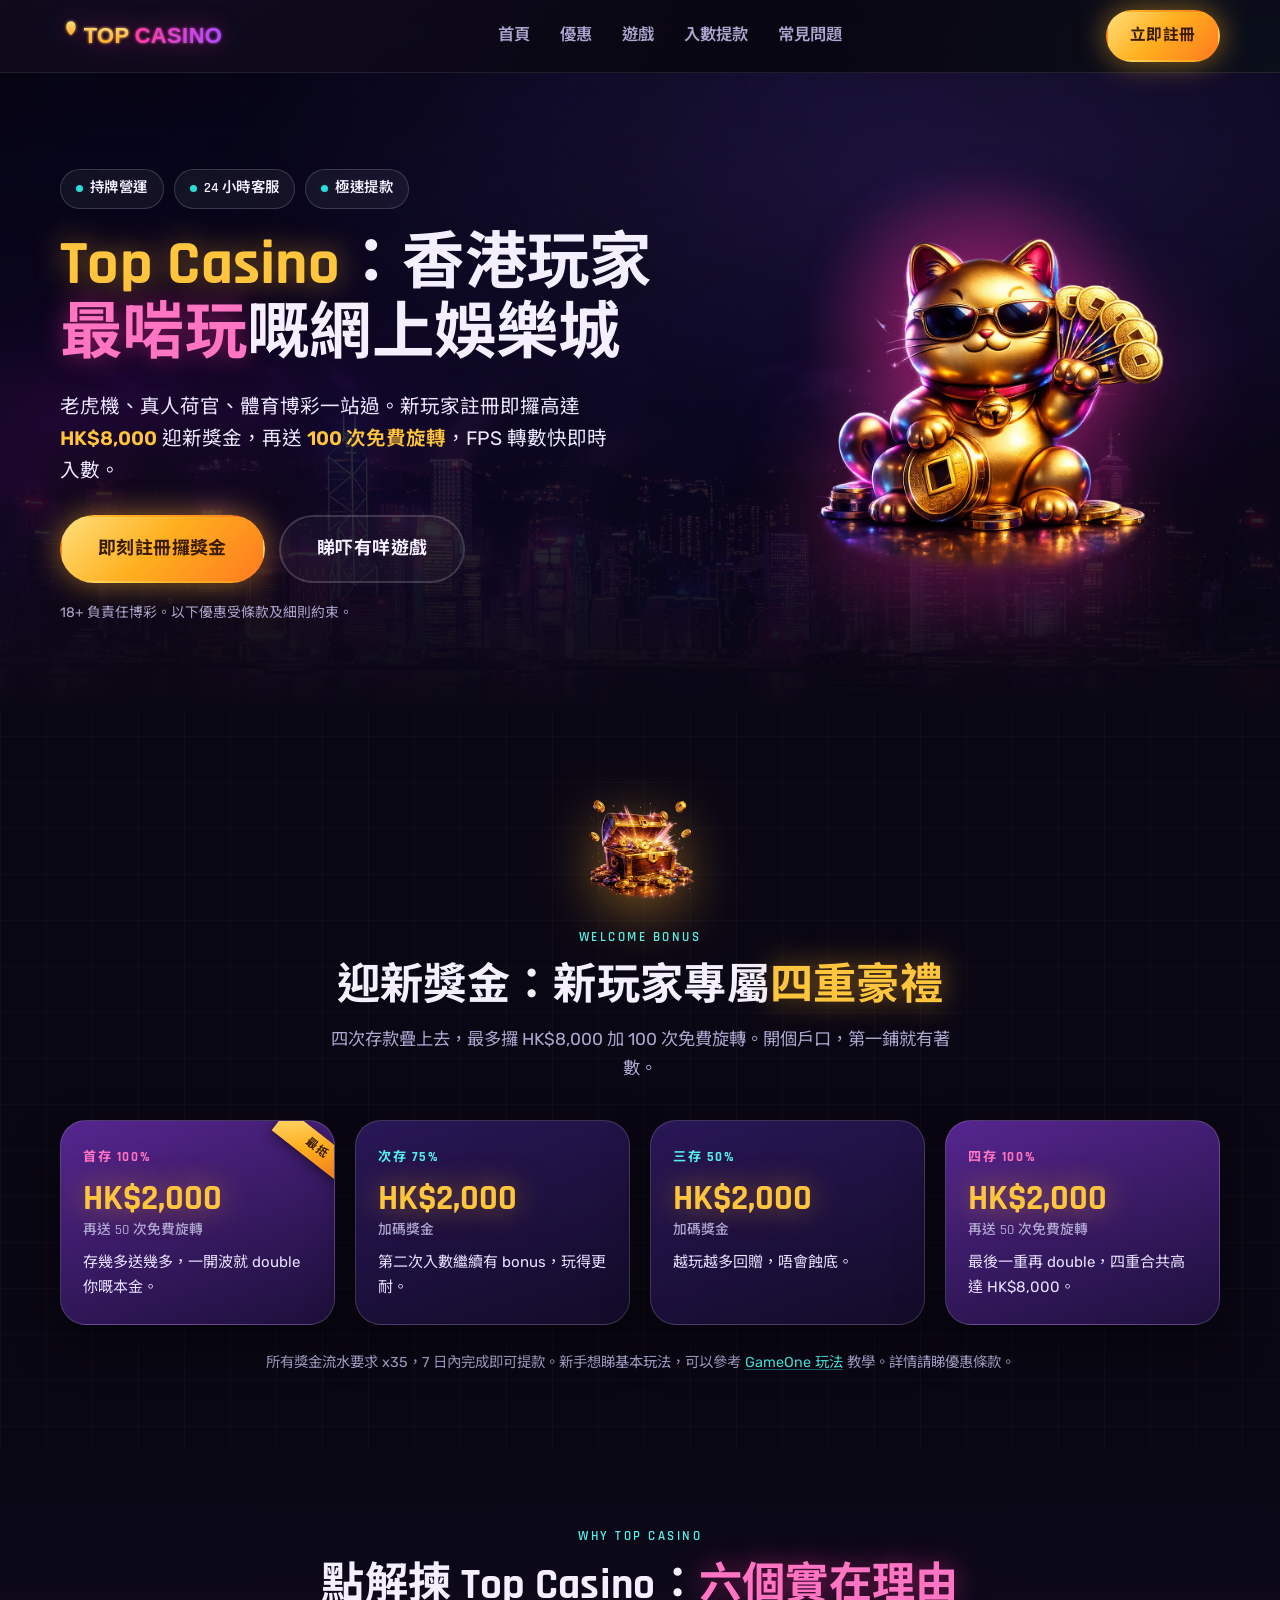
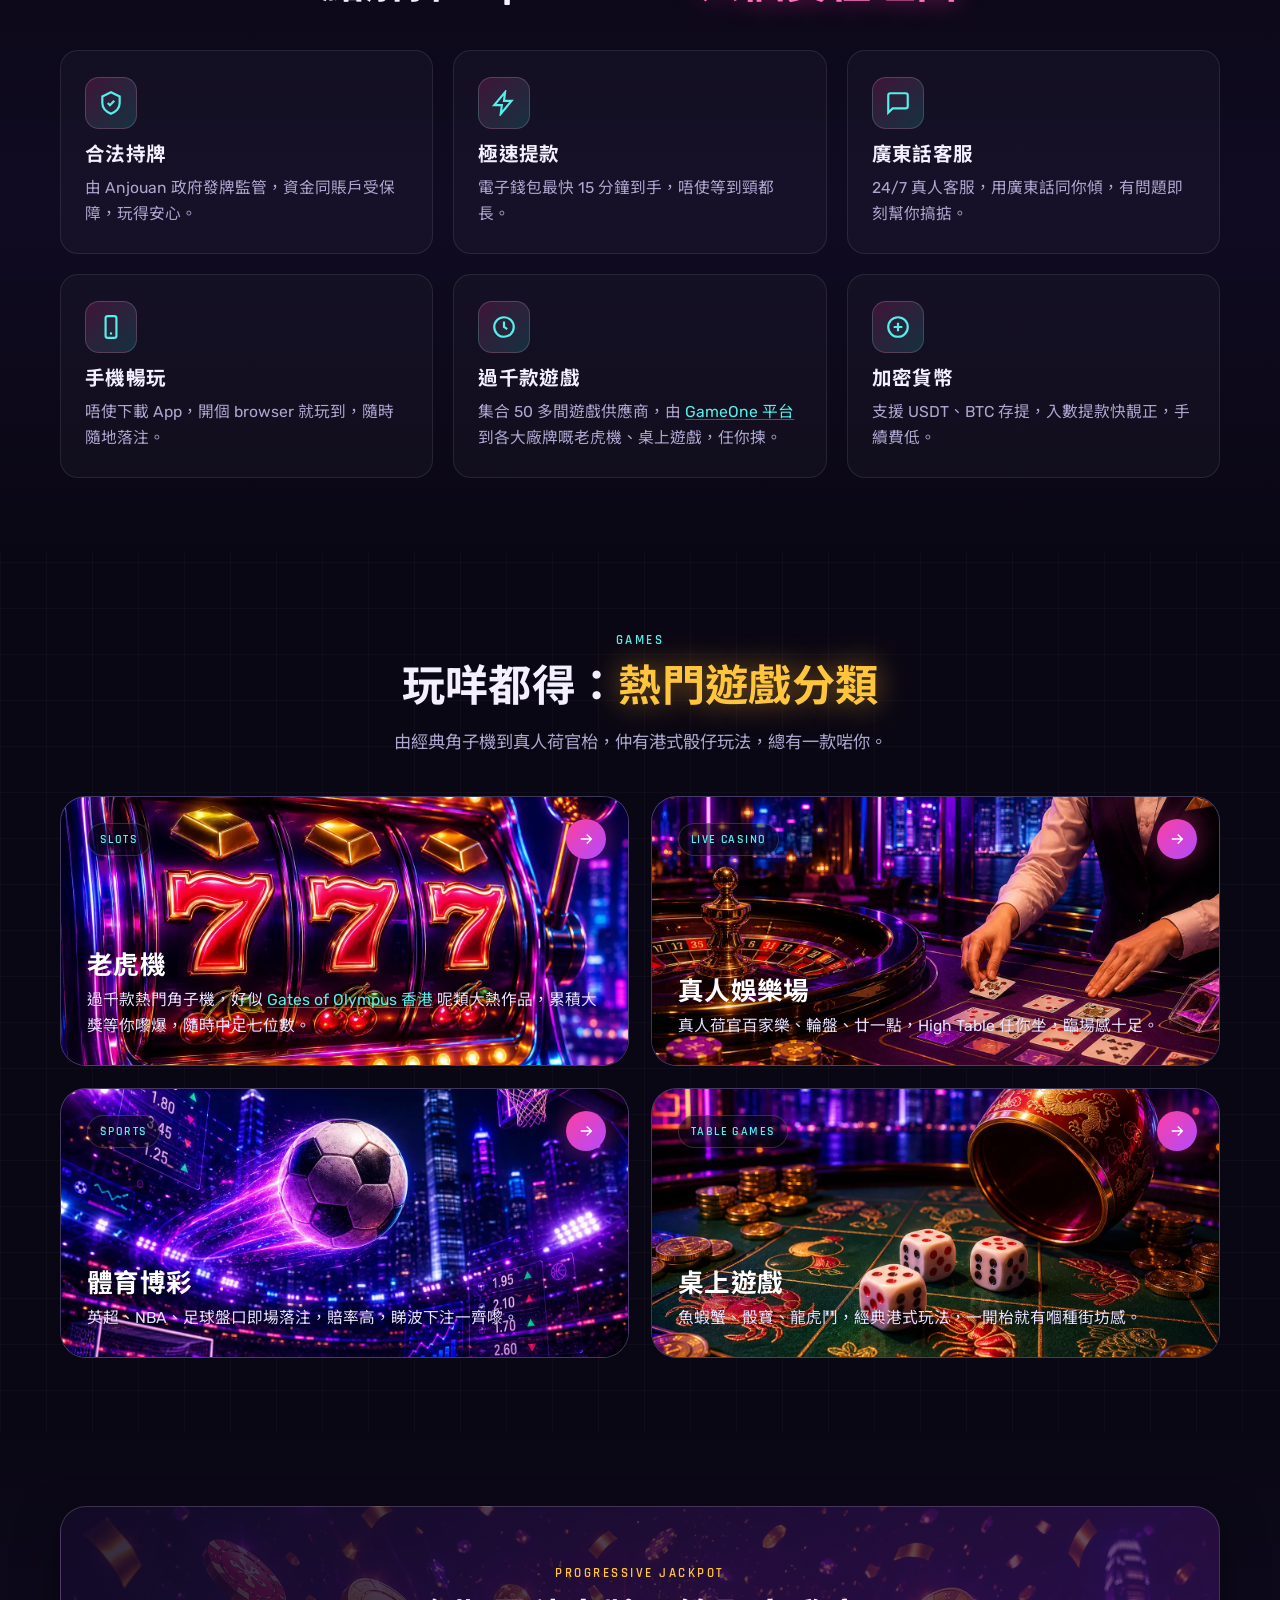
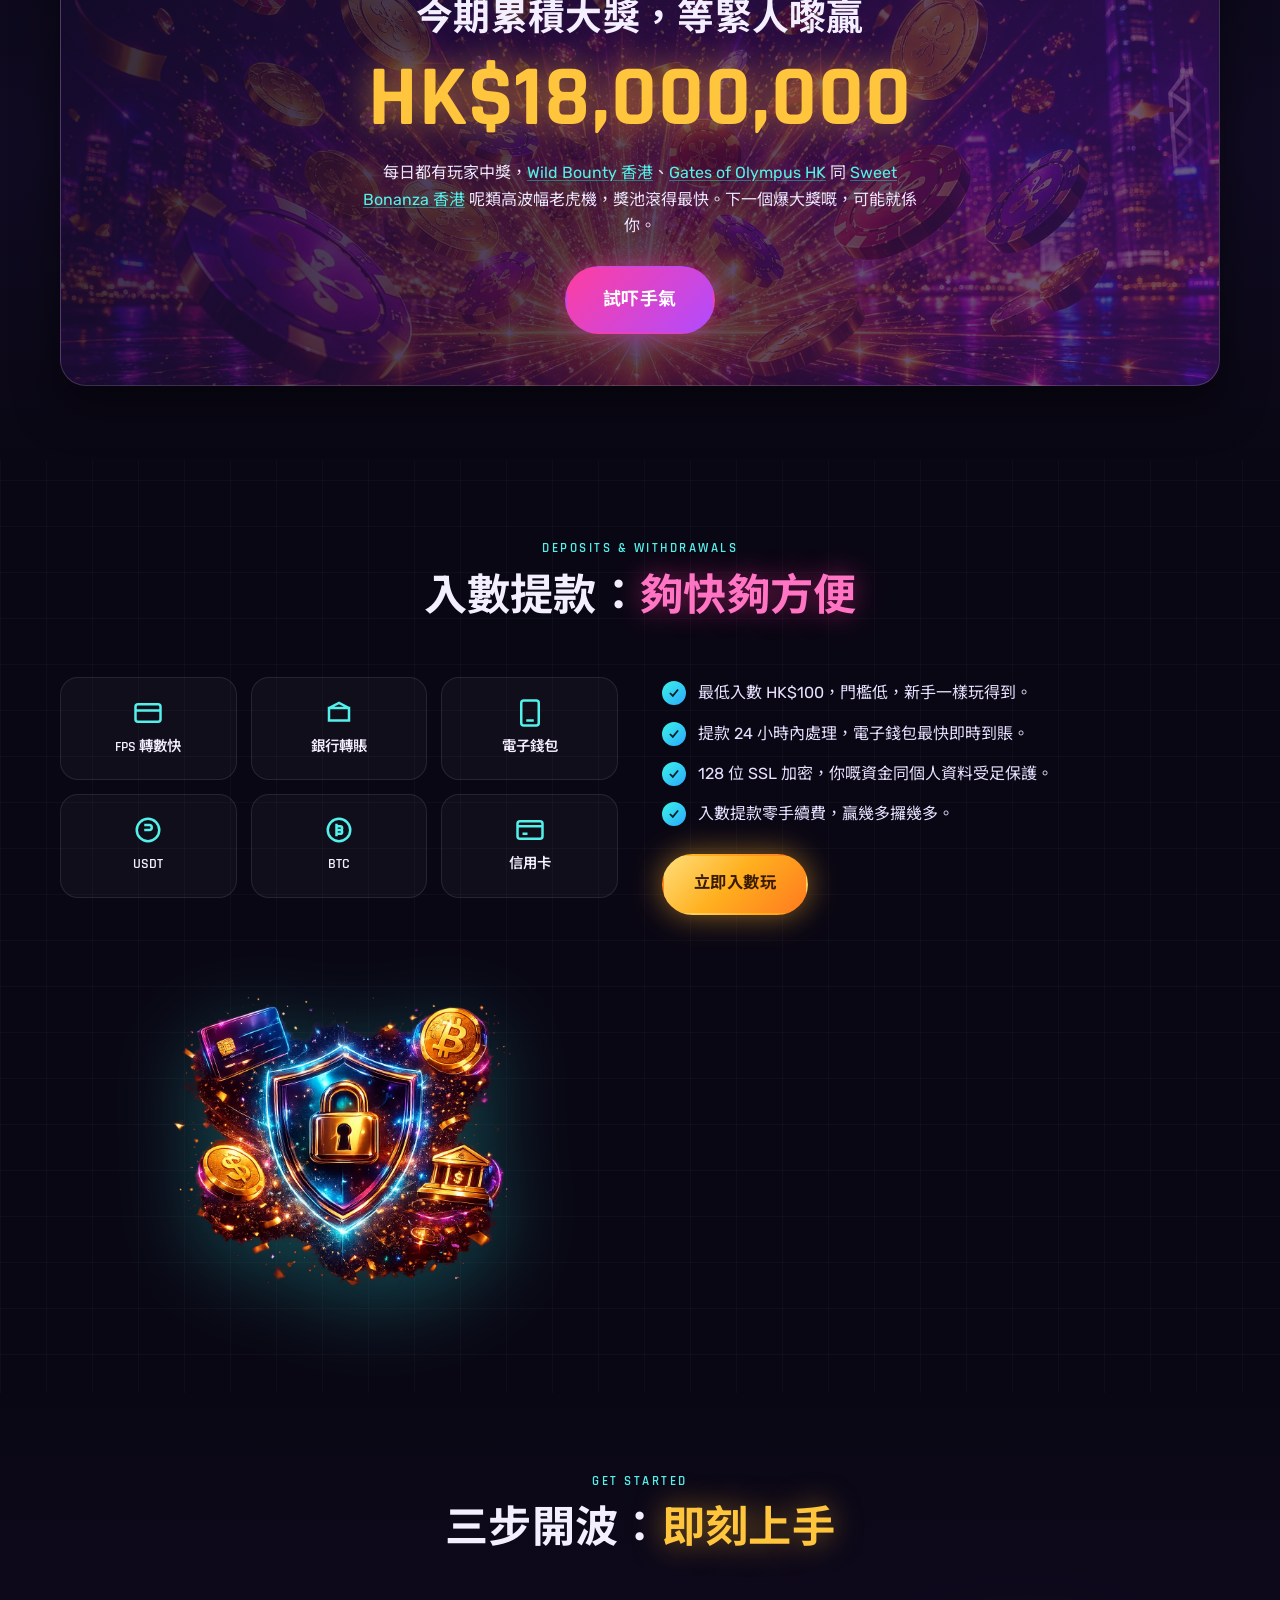
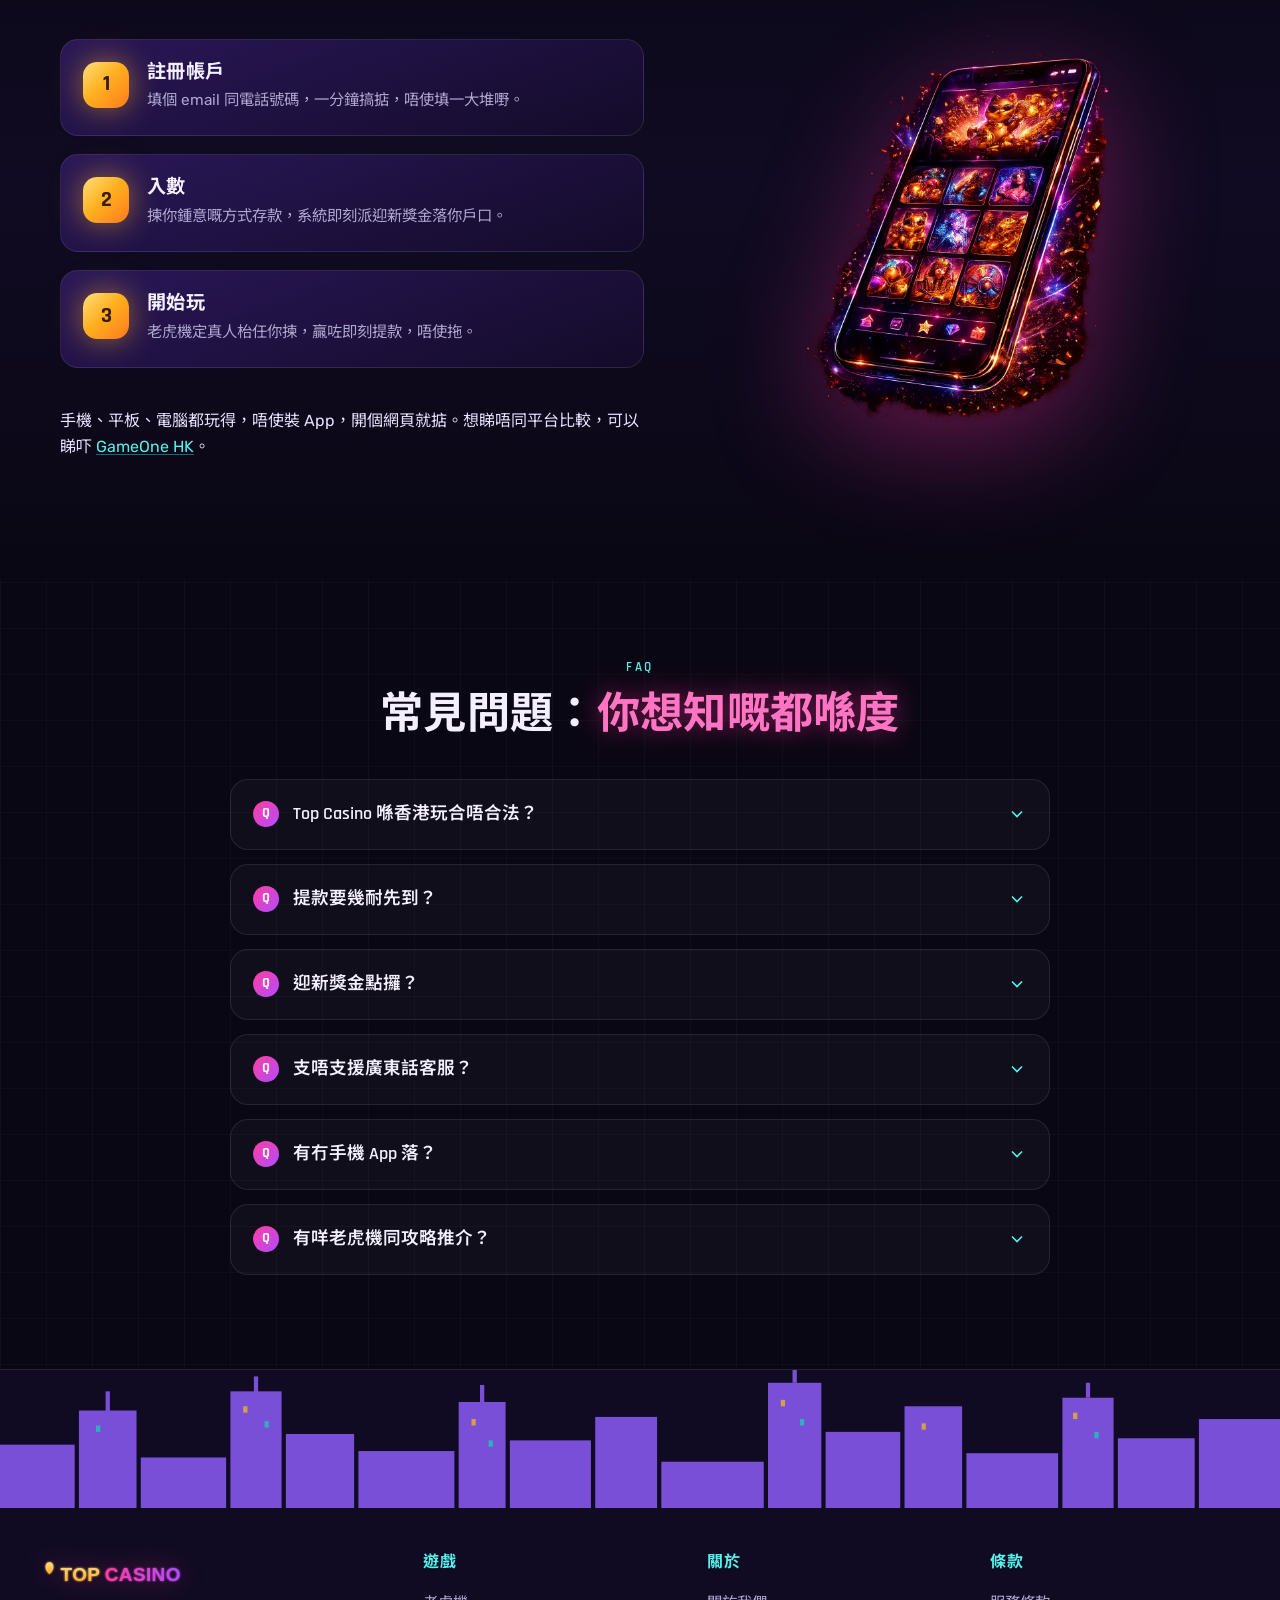
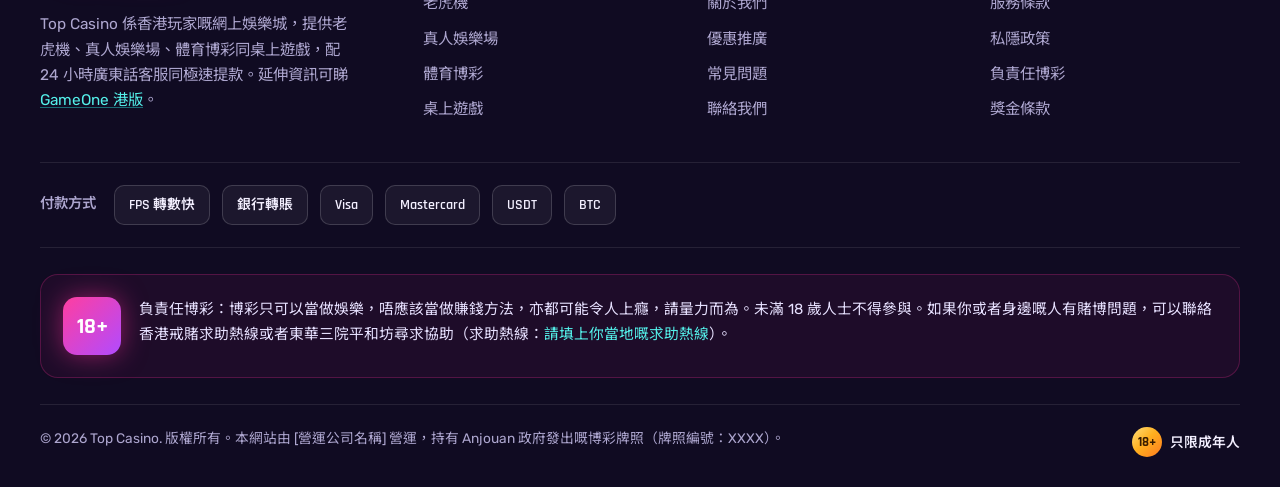
==== index.html @ ad4f1c73 "2" ====
<!DOCTYPE html>
<html lang="zh-HK">
<head>
<meta charset="UTF-8">
<meta name="viewport" content="width=device-width, initial-scale=1.0">
<title>Top Casino 香港網上娛樂城｜迎新獎金高達 HK$8,000 加 100 次免費旋轉</title>
<meta name="description" content="Top Casino 係香港玩家首選嘅網上娛樂城，集合老虎機、真人荷官、體育博彩同桌上遊戲。新玩家註冊即攞高達 HK$8,000 迎新獎金再送 100 次免費旋轉，FPS 轉數快即時入數，廣東話客服 24/7 支援。">
<meta name="keywords" content="香港網上娛樂城, 網上賭場, 老虎機, 真人娛樂場, 體育博彩, 迎新獎金, 免費旋轉, Top Casino">
<meta name="robots" content="index, follow">
<link rel="canonical" href="https://top-casino.com/">

<!-- Open Graph -->
<meta property="og:type" content="website">
<meta property="og:locale" content="zh_HK">
<meta property="og:title" content="Top Casino 香港網上娛樂城｜迎新獎金高達 HK$8,000">
<meta property="og:description" content="老虎機、真人荷官、體育博彩一站過。新玩家註冊即攞 HK$8,000 迎新獎金加 100 次免費旋轉。">
<meta property="og:image" content="images/hero-bg.webp">

<!-- FAVICON: replace favicon.svg with your own file (keep the name, or update this line) -->
<link rel="icon" type="image/svg+xml" href="favicon.svg">
<link rel="apple-touch-icon" href="favicon.svg">

<!-- fonts -->
<link rel="preconnect" href="https://fonts.googleapis.com">
<link rel="preconnect" href="https://fonts.gstatic.com" crossorigin>
<link href="https://fonts.googleapis.com/css2?family=Noto+Sans+HK:wght@400;500;700;900&family=Rajdhani:wght@500;600;700&family=Rubik:wght@400;500;600&display=swap" rel="stylesheet">

<link rel="stylesheet" href="style.css">
</head>
<body>

<!-- ============================ 1. HEADER ============================ -->
<header class="site-header">
  <div class="container">
    <nav class="nav">
      <!-- LOGO: replace logo.svg with your own file (keep the name, or update src) -->
      <a class="brand" href="#top" aria-label="Top Casino 首頁">
        <img src="logo.svg" alt="Top Casino 標誌" width="150" height="40">
      </a>

      <input type="checkbox" id="nav-toggle" class="nav-toggle" hidden>
      <label class="hamburger" for="nav-toggle" aria-label="開啟選單">
        <span></span><span></span><span></span>
      </label>

      <ul class="nav-links">
        <li><a href="#top">首頁</a></li>
        <li><a href="#bonus">優惠</a></li>
        <li><a href="#games">遊戲</a></li>
        <li><a href="#payments">入數提款</a></li>
        <li><a href="#faq">常見問題</a></li>
      </ul>

      <div class="nav-cta">
        <a class="btn btn-gold" href="play-and-win/" target="_blank" rel="nofollow noopener">立即註冊</a>
      </div>
    </nav>
  </div>
</header>

<!-- ============================ 2. HERO ============================ -->
<section class="hero" id="top">
  <div class="container">
    <div class="hero-grid">
      <div class="hero-copy">
        <div class="hero-badges">
          <span class="chip"><span class="dot"></span>持牌營運</span>
          <span class="chip"><span class="dot"></span>24 小時客服</span>
          <span class="chip"><span class="dot"></span>極速提款</span>
        </div>

        <h1 class="hero-title"><span class="brand-glow">Top Casino</span>：香港玩家<span class="hl">最啱玩</span>嘅網上娛樂城</h1>

        <p class="hero-sub">老虎機、真人荷官、體育博彩一站過。新玩家註冊即攞高達 <b>HK$8,000</b> 迎新獎金，再送 <b>100 次免費旋轉</b>，FPS 轉數快即時入數。</p>

        <div class="hero-actions">
          <a class="btn btn-gold btn-lg" href="play-and-win/promotions/" target="_blank" rel="nofollow noopener">即刻註冊攞獎金</a>
          <a class="btn btn-outline btn-lg" href="play-and-win/slots/" target="_blank" rel="nofollow noopener">睇吓有咩遊戲</a>
        </div>

        <p class="hero-note">18+ 負責任博彩。以下優惠受條款及細則約束。</p>
      </div>

      <div class="hero-visual">
        <span class="hero-blob"></span>
        <!-- IMAGE 1 of 10 -->
        <img class="hero-mascot" src="images/hero-mascot.webp" alt="Top Casino 幸運吉祥物拎住金幣" width="420" height="420">
      </div>
    </div>
  </div>
</section>

<!-- ============================ 3. WELCOME BONUS ============================ -->
<section class="section" id="bonus">
  <div class="container">
    <div class="head-center">
      <!-- IMAGE 10 of 10 -->
      <img class="bonus-hero-img" src="images/bonus-treasure.webp" alt="爆滿金幣嘅寶箱" width="150" height="150">
      <span class="eyebrow">Welcome Bonus</span>
      <h2 class="section-title">迎新獎金：新玩家專屬<span class="gold">四重豪禮</span></h2>
      <p class="lead">四次存款疊上去，最多攞 HK$8,000 加 100 次免費旋轉。開個戶口，第一鋪就有著數。</p>
    </div>

    <div class="bonus-grid">
      <div class="bonus-card bonus-featured">
        <span class="bonus-flag">最抵</span>
        <div class="bonus-tier">首存 100%</div>
        <div class="bonus-amt">HK$2,000<small>再送 50 次免費旋轉</small></div>
        <p class="bonus-extra">存幾多送幾多，一開波就 double 你嘅本金。</p>
      </div>
      <div class="bonus-card">
        <div class="bonus-tier">次存 75%</div>
        <div class="bonus-amt">HK$2,000<small>加碼獎金</small></div>
        <p class="bonus-extra">第二次入數繼續有 bonus，玩得更耐。</p>
      </div>
      <div class="bonus-card">
        <div class="bonus-tier">三存 50%</div>
        <div class="bonus-amt">HK$2,000<small>加碼獎金</small></div>
        <p class="bonus-extra">越玩越多回贈，唔會蝕底。</p>
      </div>
      <div class="bonus-card bonus-featured">
        <div class="bonus-tier">四存 100%</div>
        <div class="bonus-amt">HK$2,000<small>再送 50 次免費旋轉</small></div>
        <p class="bonus-extra">最後一重再 double，四重合共高達 HK$8,000。</p>
      </div>
    </div>

    <p class="bonus-terms">所有獎金流水要求 x35，7 日內完成即可提款。新手想睇基本玩法，可以參考 <a href="https://gameone-hong-kong.com" target="_blank" rel="noopener">GameOne 玩法</a> 教學。詳情請睇優惠條款。</p>
  </div>
</section>

<!-- ============================ 4. WHY CHOOSE ============================ -->
<section class="section alt">
  <div class="container">
    <div class="head-center">
      <span class="eyebrow">Why Top Casino</span>
      <h2 class="section-title">點解揀 Top Casino：<span class="hl">六個實在理由</span></h2>
    </div>

    <div class="feature-grid">
      <div class="feature">
        <div class="ico"><svg viewBox="0 0 24 24" fill="none" stroke-width="2"><path d="M12 2 4 6v6c0 5 3.5 8 8 10 4.5-2 8-5 8-10V6z"/><path d="m9 12 2 2 4-4"/></svg></div>
        <h3>合法持牌</h3>
        <p>由 Anjouan 政府發牌監管，資金同賬戶受保障，玩得安心。</p>
      </div>
      <div class="feature">
        <div class="ico"><svg viewBox="0 0 24 24" fill="none" stroke-width="2"><path d="M13 2 3 14h7l-1 8 10-12h-7z"/></svg></div>
        <h3>極速提款</h3>
        <p>電子錢包最快 15 分鐘到手，唔使等到頸都長。</p>
      </div>
      <div class="feature">
        <div class="ico"><svg viewBox="0 0 24 24" fill="none" stroke-width="2"><path d="M21 15a2 2 0 0 1-2 2H7l-4 4V5a2 2 0 0 1 2-2h14a2 2 0 0 1 2 2z"/></svg></div>
        <h3>廣東話客服</h3>
        <p>24/7 真人客服，用廣東話同你傾，有問題即刻幫你搞掂。</p>
      </div>
      <div class="feature">
        <div class="ico"><svg viewBox="0 0 24 24" fill="none" stroke-width="2"><rect x="7" y="2" width="10" height="20" rx="2"/><path d="M11 18h2"/></svg></div>
        <h3>手機暢玩</h3>
        <p>唔使下載 App，開個 browser 就玩到，隨時隨地落注。</p>
      </div>
      <div class="feature">
        <div class="ico"><svg viewBox="0 0 24 24" fill="none" stroke-width="2"><circle cx="12" cy="12" r="9"/><path d="M12 7v5l3 2"/></svg></div>
        <h3>過千款遊戲</h3>
        <p>集合 50 多間遊戲供應商，由 <a href="https://gameone-play.com" target="_blank" rel="noopener">GameOne 平台</a> 到各大廠牌嘅老虎機、桌上遊戲，任你揀。</p>
      </div>
      <div class="feature">
        <div class="ico"><svg viewBox="0 0 24 24" fill="none" stroke-width="2"><circle cx="12" cy="12" r="9"/><path d="M8 12h8M12 8v8"/></svg></div>
        <h3>加密貨幣</h3>
        <p>支援 USDT、BTC 存提，入數提款快靚正，手續費低。</p>
      </div>
    </div>
  </div>
</section>

<!-- ============================ 5. GAME CATEGORIES ============================ -->
<section class="section" id="games">
  <div class="container">
    <div class="head-center">
      <span class="eyebrow">Games</span>
      <h2 class="section-title">玩咩都得：<span class="gold">熱門遊戲分類</span></h2>
      <p class="lead">由經典角子機到真人荷官枱，仲有港式骰仔玩法，總有一款啱你。</p>
    </div>

    <div class="cat-grid">
      <div class="cat slots">
        <span class="cat-arrow"><svg viewBox="0 0 24 24" fill="none" stroke-width="2"><path d="M5 12h14M13 6l6 6-6 6"/></svg></span>
        <span class="cat-tag">Slots</span>
        <h3>老虎機</h3>
        <p>過千款熱門角子機，好似 <a href="https://gatesofolympushk.com" target="_blank" rel="noopener">Gates of Olympus 香港</a> 呢類大熱作品，累積大獎等你嚟爆，隨時中足七位數。</p>
        <!-- IMAGE 2 of 10: images/cat-slots.webp -->
      </div>
      <div class="cat live">
        <span class="cat-arrow"><svg viewBox="0 0 24 24" fill="none" stroke-width="2"><path d="M5 12h14M13 6l6 6-6 6"/></svg></span>
        <span class="cat-tag">Live Casino</span>
        <h3>真人娛樂場</h3>
        <p>真人荷官百家樂、輪盤、廿一點，High Table 任你坐，臨場感十足。</p>
        <!-- IMAGE 3 of 10: images/cat-live.webp -->
      </div>
      <div class="cat sports">
        <span class="cat-arrow"><svg viewBox="0 0 24 24" fill="none" stroke-width="2"><path d="M5 12h14M13 6l6 6-6 6"/></svg></span>
        <span class="cat-tag">Sports</span>
        <h3>體育博彩</h3>
        <p>英超、NBA、足球盤口即場落注，賠率高，睇波下注一齊嚟。</p>
        <!-- IMAGE 4 of 10: images/cat-sports.webp -->
      </div>
      <div class="cat table">
        <span class="cat-arrow"><svg viewBox="0 0 24 24" fill="none" stroke-width="2"><path d="M5 12h14M13 6l6 6-6 6"/></svg></span>
        <span class="cat-tag">Table Games</span>
        <h3>桌上遊戲</h3>
        <p>魚蝦蟹、骰寶、龍虎鬥，經典港式玩法，一開枱就有嗰種街坊感。</p>
        <!-- IMAGE 5 of 10: images/cat-table.webp -->
      </div>
    </div>
  </div>
</section>

<!-- ============================ 6. JACKPOT BANNER ============================ -->
<section class="section alt">
  <div class="container">
    <div class="jackpot">
      <!-- IMAGE 6 of 10 (background): images/jackpot-banner.webp -->
      <span class="eyebrow">Progressive Jackpot</span>
      <h2>今期累積大獎，<span class="gold">等緊人嚟贏</span></h2>
      <div class="jp-amount">HK$18,000,000</div>
      <p>每日都有玩家中獎，<a href="https://wildbountyshowdownhg.com" target="_blank" rel="noopener">Wild Bounty 香港</a>、<a href="https://gatesofolympus-hongkong.com" target="_blank" rel="noopener">Gates of Olympus HK</a> 同 <a href="https://sweetbonanzahk.com" target="_blank" rel="noopener">Sweet Bonanza 香港</a> 呢類高波幅老虎機，獎池滾得最快。下一個爆大獎嘅，可能就係你。</p>
      <a class="btn btn-pink btn-lg" href="play-and-win/live/" target="_blank" rel="nofollow noopener">試吓手氣</a>
    </div>
  </div>
</section>

<!-- ============================ 7. PAYMENTS ============================ -->
<section class="section" id="payments">
  <div class="container">
    <div class="head-center">
      <span class="eyebrow">Deposits &amp; Withdrawals</span>
      <h2 class="section-title">入數提款：<span class="hl">夠快夠方便</span></h2>
    </div>

    <div class="pay-wrap">
      <div class="pay-methods">
        <div class="pay-chip"><svg viewBox="0 0 24 24" fill="none" stroke-width="2"><rect x="2" y="5" width="20" height="14" rx="2"/><path d="M2 10h20"/></svg><span>FPS 轉數快</span></div>
        <div class="pay-chip"><svg viewBox="0 0 24 24" fill="none" stroke-width="2"><path d="M4 8h16v10H4zM4 8l8-4 8 4"/></svg><span>銀行轉賬</span></div>
        <div class="pay-chip"><svg viewBox="0 0 24 24" fill="none" stroke-width="2"><rect x="5" y="2" width="14" height="20" rx="2"/><path d="M9 18h6"/></svg><span>電子錢包</span></div>
        <div class="pay-chip"><svg viewBox="0 0 24 24" fill="none" stroke-width="2"><circle cx="12" cy="12" r="9"/><path d="M9 8h4a2 2 0 0 1 0 4H9m0 0h5"/></svg><span>USDT</span></div>
        <div class="pay-chip"><svg viewBox="0 0 24 24" fill="none" stroke-width="2"><circle cx="12" cy="12" r="9"/><path d="M10 7v10M9 9h4a1.5 1.5 0 0 1 0 3H9m0 0h4a1.5 1.5 0 0 1 0 3H9"/></svg><span>BTC</span></div>
        <div class="pay-chip"><svg viewBox="0 0 24 24" fill="none" stroke-width="2"><rect x="2" y="5" width="20" height="14" rx="2"/><path d="M2 9h20M6 15h4"/></svg><span>信用卡</span></div>
      </div>

      <div class="pay-info">
        <ul class="pill-list">
          <li><span class="tick"><svg viewBox="0 0 24 24" fill="none"><path d="m5 12 5 5 9-11"/></svg></span>最低入數 HK$100，門檻低，新手一樣玩得到。</li>
          <li><span class="tick"><svg viewBox="0 0 24 24" fill="none"><path d="m5 12 5 5 9-11"/></svg></span>提款 24 小時內處理，電子錢包最快即時到賬。</li>
          <li><span class="tick"><svg viewBox="0 0 24 24" fill="none"><path d="m5 12 5 5 9-11"/></svg></span>128 位 SSL 加密，你嘅資金同個人資料受足保護。</li>
          <li><span class="tick"><svg viewBox="0 0 24 24" fill="none"><path d="m5 12 5 5 9-11"/></svg></span>入數提款零手續費，贏幾多攞幾多。</li>
        </ul>
        <a class="btn btn-gold" href="play-and-win/poker/" target="_blank" rel="nofollow noopener">立即入數玩</a>
      </div>

      <div class="pay-visual">
        <!-- IMAGE 7 of 10 -->
        <img src="images/payment-shield.webp" alt="加密盾牌配多種付款方式圖示" width="360" height="360">
      </div>
    </div>
  </div>
</section>

<!-- ============================ 8. GET STARTED + MOBILE ============================ -->
<section class="section alt">
  <div class="container">
    <div class="head-center">
      <span class="eyebrow">Get Started</span>
      <h2 class="section-title">三步開波：<span class="gold">即刻上手</span></h2>
    </div>

    <div class="start-wrap">
      <div class="steps">
        <div class="step">
          <span class="step-num">1</span>
          <div><h3>註冊帳戶</h3><p>填個 email 同電話號碼，一分鐘搞掂，唔使填一大堆嘢。</p></div>
        </div>
        <div class="step">
          <span class="step-num">2</span>
          <div><h3>入數</h3><p>揀你鍾意嘅方式存款，系統即刻派迎新獎金落你戶口。</p></div>
        </div>
        <div class="step">
          <span class="step-num">3</span>
          <div><h3>開始玩</h3><p>老虎機定真人枱任你揀，贏咗即刻提款，唔使拖。</p></div>
        </div>
        <p class="mobile-note">手機、平板、電腦都玩得，唔使裝 App，開個網頁就掂。想睇唔同平台比較，可以睇吓 <a href="https://gameone-hkg.com" target="_blank" rel="noopener">GameOne HK</a>。</p>
      </div>

      <div class="mobile-visual">
        <!-- IMAGE 8 of 10 -->
        <img src="images/mobile-mockup.webp" alt="手機顯示 Top Casino 遊戲大廳" width="340" height="640">
      </div>
    </div>
  </div>
</section>

<!-- ============================ 9. FAQ ============================ -->
<section class="section" id="faq">
  <div class="container">
    <div class="head-center">
      <span class="eyebrow">FAQ</span>
      <h2 class="section-title">常見問題：<span class="hl">你想知嘅都喺度</span></h2>
    </div>

    <div class="faq-list">
      <details class="faq-item">
        <summary><span class="q-mark">Q</span>Top Casino 喺香港玩合唔合法？<svg class="chev" viewBox="0 0 24 24" fill="none" stroke-width="2"><path d="m6 9 6 6 6-6"/></svg></summary>
        <div class="faq-body">Top Casino 由 Anjouan 政府發牌，喺離岸司法管轄區合法營運。玩家有責任了解自己所在地區嘅相關法例，量力而為。</div>
      </details>
      <details class="faq-item">
        <summary><span class="q-mark">Q</span>提款要幾耐先到？<svg class="chev" viewBox="0 0 24 24" fill="none" stroke-width="2"><path d="m6 9 6 6 6-6"/></svg></summary>
        <div class="faq-body">電子錢包同加密貨幣最快 15 分鐘到手，銀行轉賬一般 1 至 3 個工作天。首次提款可能要做身份核實，準備好證件會快好多。</div>
      </details>
      <details class="faq-item">
        <summary><span class="q-mark">Q</span>迎新獎金點攞？<svg class="chev" viewBox="0 0 24 24" fill="none" stroke-width="2"><path d="m6 9 6 6 6-6"/></svg></summary>
        <div class="faq-body">新玩家註冊並完成首次存款，系統會自動派發首存獎金，完成 x35 流水要求即可提款。四次存款分別有唔同比例嘅加碼。</div>
      </details>
      <details class="faq-item">
        <summary><span class="q-mark">Q</span>支唔支援廣東話客服？<svg class="chev" viewBox="0 0 24 24" fill="none" stroke-width="2"><path d="m6 9 6 6 6-6"/></svg></summary>
        <div class="faq-body">支援。24/7 真人客服可以用廣東話，透過即時聊天或者 email 幫你解決問題，唔使等好耐。</div>
      </details>
      <details class="faq-item">
        <summary><span class="q-mark">Q</span>有冇手機 App 落？<svg class="chev" viewBox="0 0 24 24" fill="none" stroke-width="2"><path d="m6 9 6 6 6-6"/></svg></summary>
        <div class="faq-body">唔使特登下載 App，用手機瀏覽器開網站就玩到全部遊戲，介面自動配合手機屏幕，慳返你部機容量。</div>
      </details>
      <details class="faq-item">
        <summary><span class="q-mark">Q</span>有咩老虎機同攻略推介？<svg class="chev" viewBox="0 0 24 24" fill="none" stroke-width="2"><path d="m6 9 6 6 6-6"/></svg></summary>
        <div class="faq-body">港區玩家好鍾意 <a href="https://gameonehkg.com" target="_blank" rel="noopener">GameOne 香港</a> 嘅遊戲介紹同玩法拆解，另外 <a href="https://sweetbonanza-hongkong.com" target="_blank" rel="noopener">Sweet Bonanza HK</a> 呢類爆分老虎機都好多人試，啱鍾意刺激感嘅玩家。</div>
      </details>
    </div>
  </div>
</section>

<!-- ============================ 10. FOOTER ============================ -->
<footer class="site-footer" id="footer">
  <!-- signature: neon Hong Kong skyline -->
  <svg class="skyline" viewBox="0 0 1200 130" preserveAspectRatio="none" aria-hidden="true">
    <g fill="currentColor">
      <rect x="0" y="70" width="70" height="60"/>
      <rect x="74" y="38" width="54" height="92"/><rect x="99" y="20" width="4" height="20"/>
      <rect x="132" y="82" width="80" height="48"/>
      <rect x="216" y="20" width="48" height="110"/><rect x="238" y="6" width="4" height="16"/>
      <rect x="268" y="60" width="64" height="70"/>
      <rect x="336" y="76" width="90" height="54"/>
      <rect x="430" y="30" width="44" height="100"/><rect x="450" y="14" width="4" height="16"/>
      <rect x="478" y="66" width="76" height="64"/>
      <rect x="558" y="44" width="58" height="86"/>
      <rect x="620" y="86" width="96" height="44"/>
      <rect x="720" y="12" width="50" height="118"/><rect x="743" y="0" width="4" height="12"/>
      <rect x="774" y="58" width="70" height="72"/>
      <rect x="848" y="34" width="54" height="96"/>
      <rect x="906" y="78" width="86" height="52"/>
      <rect x="996" y="26" width="48" height="104"/><rect x="1018" y="12" width="4" height="14"/>
      <rect x="1048" y="64" width="72" height="66"/>
      <rect x="1124" y="46" width="76" height="84"/>
    </g>
    <g>
      <rect class="win" x="228" y="34" width="4" height="6"/><rect class="win2" x="248" y="48" width="4" height="6"/>
      <rect class="win" x="442" y="46" width="4" height="6"/><rect class="win2" x="458" y="66" width="4" height="6"/>
      <rect class="win" x="732" y="28" width="4" height="6"/><rect class="win2" x="750" y="46" width="4" height="6"/>
      <rect class="win" x="1006" y="40" width="4" height="6"/><rect class="win2" x="1026" y="58" width="4" height="6"/>
      <rect class="win2" x="90" y="52" width="4" height="6"/><rect class="win" x="864" y="50" width="4" height="6"/>
    </g>
  </svg>

  <div class="container footer-inner">
    <div class="footer-top">
      <div class="footer-brand">
        <img src="logo.svg" alt="Top Casino 標誌" width="150" height="42">
        <p>Top Casino 係香港玩家嘅網上娛樂城，提供老虎機、真人娛樂場、體育博彩同桌上遊戲，配 24 小時廣東話客服同極速提款。延伸資訊可睇 <a href="https://gameone-hongkong.com" target="_blank" rel="noopener">GameOne 港版</a>。</p>
      </div>
      <div class="footer-col">
        <h4>遊戲</h4>
        <a href="#games">老虎機</a>
        <a href="#games">真人娛樂場</a>
        <a href="#games">體育博彩</a>
        <a href="#games">桌上遊戲</a>
      </div>
      <div class="footer-col">
        <h4>關於</h4>
        <a href="#">關於我們</a>
        <a href="#bonus">優惠推廣</a>
        <a href="#faq">常見問題</a>
        <a href="#">聯絡我們</a>
      </div>
      <div class="footer-col">
        <h4>條款</h4>
        <a href="#">服務條款</a>
        <a href="#">私隱政策</a>
        <a href="#">負責任博彩</a>
        <a href="#">獎金條款</a>
      </div>
    </div>

    <div class="footer-pay">
      <span class="lbl">付款方式</span>
      <span class="pay-badge">FPS 轉數快</span>
      <span class="pay-badge">銀行轉賬</span>
      <span class="pay-badge">Visa</span>
      <span class="pay-badge">Mastercard</span>
      <span class="pay-badge">USDT</span>
      <span class="pay-badge">BTC</span>
    </div>

    <div class="rg-block">
      <span class="rg-badge">18+</span>
      <p>負責任博彩：博彩只可以當做娛樂，唔應該當做賺錢方法，亦都可能令人上癮，請量力而為。未滿 18 歲人士不得參與。如果你或者身邊嘅人有賭博問題，可以聯絡香港戒賭求助熱線或者東華三院平和坊尋求協助（求助熱線：<a href="#">請填上你當地嘅求助熱線</a>）。</p>
    </div>

    <div class="footer-legal">
      <span>© 2026 Top Casino. 版權所有。本網站由 [營運公司名稱] 營運，持有 Anjouan 政府發出嘅博彩牌照（牌照編號：XXXX）。</span>
      <span class="badge18"><span class="n18">18+</span>只限成年人</span>
    </div>
  </div>
</footer>

</body>
</html>
---- style.css ----
/* ==========================================================================
   Top Casino  香港網上娛樂城
   Theme: Neon Hong Kong Nightscape (deep indigo + neon magenta / cyan / gold)
   All visual styling lives in this file.
   ========================================================================== */

:root{
  /* backgrounds */
  --ink:#0A0714;
  --ink-2:#100B22;
  --panel:#191140;
  --panel-2:#241656;
  --line:rgba(255,255,255,.09);
  --line-strong:rgba(255,255,255,.16);

  /* neon accents */
  --magenta:#FF2E9A;
  --magenta-2:#FF74C3;
  --cyan:#25E0D8;
  --cyan-2:#54F0EA;
  --violet:#8B5CF6;

  /* money */
  --gold:#FFC53D;
  --gold-2:#FF9F1C;

  /* text */
  --text:#F3EFFF;
  --muted:#ADA6CF;

  /* shape + depth */
  --radius:18px;
  --radius-lg:26px;
  --radius-pill:999px;
  --shadow-card:0 20px 44px rgba(0,0,0,.5);
  --glow-pink:0 0 26px rgba(255,46,154,.5);
  --glow-cyan:0 0 24px rgba(37,224,216,.42);
  --glow-gold:0 0 30px rgba(255,175,40,.55);

  /* gradients */
  --grad-gold:linear-gradient(135deg,#FFDE7A 0%,#FFB01F 46%,#FF7A1F 100%);
  --grad-pink:linear-gradient(135deg,#FF3EA0 0%,#B14BFF 100%);
  --grad-cyan:linear-gradient(135deg,#3CF2E6 0%,#2AA9FF 100%);
  --grad-panel:linear-gradient(160deg,rgba(45,25,95,.9) 0%,rgba(20,12,42,.92) 100%);

  /* type */
  --font-display:'Rajdhani','Noto Sans HK',system-ui,-apple-system,sans-serif;
  --font-body:'Rubik','Noto Sans HK',system-ui,-apple-system,sans-serif;

  --max:1200px;
}

/* ------------------------------ reset / base ---------------------------- */
*,*::before,*::after{box-sizing:border-box;}
html{scroll-behavior:smooth;-webkit-text-size-adjust:100%;}
body{
  margin:0;
  font-family:var(--font-body);
  font-weight:400;
  line-height:1.65;
  color:var(--text);
  background:var(--ink);
  overflow-x:hidden;
  /* faint neon grid + corner glows across the whole page */
  background-image:
    radial-gradient(900px 500px at 12% -5%, rgba(139,92,246,.20), transparent 60%),
    radial-gradient(800px 500px at 100% 8%, rgba(37,224,216,.14), transparent 55%),
    linear-gradient(rgba(255,255,255,.022) 1px, transparent 1px),
    linear-gradient(90deg, rgba(255,255,255,.022) 1px, transparent 1px);
  background-size:auto, auto, 46px 46px, 46px 46px;
  background-attachment:fixed, fixed, scroll, scroll;
}
img{max-width:100%;display:block;height:auto;}
a{color:inherit;text-decoration:none;}
h1,h2,h3,h4{font-family:var(--font-display);line-height:1.12;margin:0;font-weight:700;letter-spacing:.3px;}
p{margin:0 0 1rem;}
p:last-child{margin-bottom:0;}
ul{margin:0;padding:0;list-style:none;}
:focus-visible{outline:3px solid var(--cyan);outline-offset:3px;border-radius:6px;}

/* ------------------------------ layout utils ---------------------------- */
.container{width:100%;max-width:var(--max);margin-inline:auto;padding-inline:20px;}
.section{padding:74px 0;position:relative;}
.section.alt{background:linear-gradient(180deg,var(--ink) 0%,var(--ink-2) 50%,var(--ink) 100%);}
.eyebrow{
  display:inline-block;font-family:var(--font-display);font-weight:600;
  letter-spacing:2.5px;text-transform:uppercase;font-size:.82rem;
  color:var(--cyan-2);margin-bottom:14px;
}
.section-title{font-size:clamp(1.7rem,4.3vw,2.7rem);margin-bottom:14px;}
.section-title .hl{color:var(--magenta-2);text-shadow:var(--glow-pink);}
.section-title .gold{color:var(--gold);text-shadow:var(--glow-gold);}
.lead{color:var(--muted);font-size:1.08rem;max-width:640px;}
.head-center{text-align:center;}
.head-center .lead{margin-inline:auto;}

/* ------------------------------ buttons --------------------------------- */
.btn{
  --btn-fs:1.02rem;
  display:inline-flex;align-items:center;justify-content:center;gap:.5em;
  font-family:var(--font-display);font-weight:700;font-size:var(--btn-fs);
  letter-spacing:.4px;
  padding:15px 30px;border-radius:var(--radius-pill);
  border:2px solid transparent;cursor:pointer;
  transition:transform .18s ease, box-shadow .25s ease, filter .2s ease;
  will-change:transform;
}
.btn:hover{transform:translateY(-2px);}
.btn:active{transform:translateY(0);}
.btn-gold{color:#3a1c00;background:var(--grad-gold);box-shadow:var(--glow-gold);}
.btn-gold:hover{filter:brightness(1.06);box-shadow:0 0 40px rgba(255,175,40,.75);}
.btn-pink{color:#fff;background:var(--grad-pink);box-shadow:var(--glow-pink);}
.btn-pink:hover{filter:brightness(1.05);}
.btn-outline{color:var(--text);background:rgba(255,255,255,.03);border-color:var(--line-strong);}
.btn-outline:hover{border-color:var(--cyan);box-shadow:var(--glow-cyan);color:var(--cyan-2);}
.btn-lg{--btn-fs:1.12rem;padding:17px 36px;}
.btn-block{display:flex;width:100%;}

/* ------------------------------ header ---------------------------------- */
.site-header{
  position:sticky;top:0;z-index:50;
  background:rgba(10,7,20,.72);
  backdrop-filter:blur(14px);
  border-bottom:1px solid var(--line);
}
.nav{display:flex;align-items:center;gap:26px;height:72px;}
.brand{display:flex;align-items:center;gap:10px;flex-shrink:0;}
.brand img{height:40px;width:auto;filter:drop-shadow(0 0 12px rgba(255,46,154,.35));}
.nav-links{display:flex;gap:26px;margin-inline:auto;}
.nav-links a{
  font-family:var(--font-display);font-weight:600;font-size:1.02rem;color:var(--muted);
  padding:6px 2px;position:relative;transition:color .18s ease;
}
.nav-links a::after{
  content:"";position:absolute;left:0;bottom:-3px;height:2px;width:0;
  background:var(--grad-pink);transition:width .22s ease;border-radius:2px;
}
.nav-links a:hover{color:var(--text);}
.nav-links a:hover::after{width:100%;}
.nav-cta{flex-shrink:0;}
.nav-cta .btn{padding:11px 22px;--btn-fs:.98rem;}

/* mobile menu toggle (checkbox hack) */
.nav-toggle{display:none;}
.hamburger{
  display:none;flex-direction:column;gap:5px;cursor:pointer;
  padding:10px;margin-left:auto;border-radius:10px;
}
.hamburger span{width:26px;height:2px;background:var(--text);border-radius:2px;transition:.25s;}

/* ------------------------------ hero ------------------------------------ */
.hero{
  position:relative;padding:96px 0 90px;overflow:hidden;
  background:
    linear-gradient(180deg, rgba(10,7,20,.55) 0%, rgba(10,7,20,.8) 55%, var(--ink) 100%),
    radial-gradient(1100px 520px at 72% 18%, rgba(139,92,246,.4), transparent 62%),
    radial-gradient(700px 400px at 8% 80%, rgba(255,46,154,.22), transparent 60%),
    url('images/hero-bg.webp') center 20% / cover no-repeat,
    var(--ink);
}
.hero-grid{
  display:grid;grid-template-columns:1.15fr .85fr;gap:40px;align-items:center;
  position:relative;z-index:2;
}
.hero-badges{display:flex;flex-wrap:wrap;gap:10px;margin-bottom:22px;}
.chip{
  display:inline-flex;align-items:center;gap:7px;
  font-family:var(--font-display);font-weight:600;font-size:.9rem;letter-spacing:.4px;
  padding:7px 15px;border-radius:var(--radius-pill);
  background:rgba(255,255,255,.05);border:1px solid var(--line-strong);color:var(--text);
}
.chip .dot{width:7px;height:7px;border-radius:50%;background:var(--cyan);box-shadow:var(--glow-cyan);}
.hero-title{
  font-size:clamp(2.1rem,5.6vw,3.9rem);font-weight:700;margin-bottom:20px;
}
.hero-title .brand-glow{color:var(--gold);text-shadow:var(--glow-gold);}
.hero-title .hl{color:var(--magenta-2);text-shadow:var(--glow-pink);}
.hero-sub{font-size:clamp(1.02rem,2.1vw,1.22rem);color:#ECE7FF;max-width:560px;margin-bottom:28px;}
.hero-sub b{color:var(--gold);font-weight:600;}
.hero-actions{display:flex;flex-wrap:wrap;gap:14px;}
.hero-note{margin-top:18px;font-size:.86rem;color:var(--muted);}

/* mascot */
.hero-visual{position:relative;display:flex;justify-content:center;}
.hero-mascot{
  max-width:420px;width:100%;filter:drop-shadow(0 24px 50px rgba(255,46,154,.4));
  animation:float 6s ease-in-out infinite;
}
.hero-blob{
  position:absolute;inset:auto;width:340px;height:340px;border-radius:50%;
  background:radial-gradient(circle at 50% 40%,rgba(255,46,154,.5),transparent 68%);
  filter:blur(20px);z-index:-1;animation:pulse 5s ease-in-out infinite;
}

/* ------------------------------ bonus cards ----------------------------- */
.bonus-hero-img{width:128px;height:auto;margin:0 auto 8px;display:block;
  filter:drop-shadow(0 12px 28px rgba(255,175,40,.5));animation:float 5.5s ease-in-out infinite;}
.bonus-grid{display:grid;grid-template-columns:repeat(4,1fr);gap:20px;margin-top:38px;}
.bonus-card{
  position:relative;padding:26px 22px 24px;border-radius:var(--radius-lg);
  background:var(--grad-panel);border:1px solid var(--line-strong);
  box-shadow:var(--shadow-card);overflow:hidden;
  transition:transform .2s ease, border-color .2s ease, box-shadow .25s ease;
}
.bonus-card::before{
  content:"";position:absolute;inset:0;padding:1px;border-radius:inherit;
  background:var(--grad-pink);
  -webkit-mask:linear-gradient(#000 0 0) content-box,linear-gradient(#000 0 0);
  -webkit-mask-composite:xor;mask-composite:exclude;opacity:0;transition:opacity .25s ease;
}
.bonus-card:hover{transform:translateY(-6px);box-shadow:0 26px 54px rgba(0,0,0,.55);}
.bonus-card:hover::before{opacity:1;}
.bonus-tier{
  font-family:var(--font-display);font-weight:700;font-size:.82rem;letter-spacing:1.6px;
  text-transform:uppercase;color:var(--cyan-2);margin-bottom:12px;
}
.bonus-amt{font-family:var(--font-display);font-weight:700;font-size:2.2rem;color:var(--gold);
  text-shadow:var(--glow-gold);line-height:1;margin-bottom:6px;}
.bonus-amt small{display:block;font-size:.86rem;color:var(--muted);font-weight:500;
  text-shadow:none;margin-top:8px;letter-spacing:0;}
.bonus-extra{margin-top:12px;font-size:.94rem;color:#E7E1FF;}
.bonus-featured{background:linear-gradient(160deg,rgba(90,40,150,.95),rgba(30,16,60,.95));}
.bonus-featured .bonus-tier{color:var(--magenta-2);}
.bonus-flag{
  position:absolute;top:14px;right:-30px;transform:rotate(38deg);
  background:var(--grad-gold);color:#3a1c00;font-family:var(--font-display);font-weight:700;
  font-size:.72rem;letter-spacing:1px;padding:4px 34px;box-shadow:0 4px 12px rgba(0,0,0,.4);
}
.bonus-terms{margin-top:26px;text-align:center;font-size:.9rem;color:var(--muted);}

/* ------------------------------ features -------------------------------- */
.feature-grid{display:grid;grid-template-columns:repeat(3,1fr);gap:20px;margin-top:40px;}
.feature{
  padding:26px 24px;border-radius:var(--radius);
  background:rgba(255,255,255,.028);border:1px solid var(--line);
  transition:transform .2s ease, background .2s ease, border-color .2s ease;
}
.feature:hover{transform:translateY(-4px);background:rgba(255,255,255,.05);border-color:var(--line-strong);}
.feature .ico{
  width:52px;height:52px;border-radius:14px;display:grid;place-items:center;margin-bottom:16px;
  background:linear-gradient(135deg,rgba(255,46,154,.18),rgba(37,224,216,.16));
  border:1px solid var(--line-strong);
}
.feature .ico svg{width:26px;height:26px;stroke:var(--cyan-2);}
.feature h3{font-size:1.22rem;margin-bottom:8px;color:var(--text);}
.feature p{color:var(--muted);font-size:.98rem;margin:0;}

/* ------------------------------ categories ------------------------------ */
.cat-grid{display:grid;grid-template-columns:repeat(2,1fr);gap:22px;margin-top:40px;}
.cat{
  position:relative;min-height:270px;border-radius:var(--radius-lg);overflow:hidden;
  display:flex;flex-direction:column;justify-content:flex-end;
  padding:26px;border:1px solid var(--line-strong);
  background:linear-gradient(150deg,rgba(70,30,120,.5),rgba(20,12,42,.5)),var(--panel);
  isolation:isolate;transition:transform .22s ease, box-shadow .28s ease;
}
.cat::after{
  content:"";position:absolute;inset:0;z-index:-1;
  background-size:cover;background-position:center;
  transition:transform .5s ease;transform:scale(1.02);
}
.cat.slots::after{background-image:url('images/cat-slots.webp');}
.cat.live::after{background-image:url('images/cat-live.webp');}
.cat.sports::after{background-image:url('images/cat-sports.webp');}
.cat.table::after{background-image:url('images/cat-table.webp');}
.cat::before{
  content:"";position:absolute;inset:0;z-index:-1;
  background:linear-gradient(180deg,rgba(10,7,20,.15) 0%,rgba(10,7,20,.55) 55%,rgba(10,7,20,.92) 100%);
}
.cat:hover{transform:translateY(-6px);box-shadow:0 24px 50px rgba(0,0,0,.55);}
.cat:hover::after{transform:scale(1.09);}
.cat .cat-tag{
  align-self:flex-start;font-family:var(--font-display);font-weight:600;font-size:.78rem;
  letter-spacing:1.4px;text-transform:uppercase;color:var(--cyan-2);
  padding:5px 12px;border-radius:var(--radius-pill);background:rgba(10,7,20,.55);
  border:1px solid var(--line-strong);margin-bottom:auto;
}
.cat h3{font-size:1.6rem;margin:14px 0 6px;color:#fff;text-shadow:0 2px 14px rgba(0,0,0,.6);}
.cat p{color:#E6E0FF;font-size:.98rem;margin:0;text-shadow:0 1px 10px rgba(0,0,0,.6);}
.cat .cat-arrow{
  position:absolute;top:22px;right:22px;width:40px;height:40px;border-radius:50%;
  display:grid;place-items:center;background:var(--grad-pink);box-shadow:var(--glow-pink);
  transition:transform .2s ease;
}
.cat:hover .cat-arrow{transform:translateX(3px) translateY(-3px);}
.cat .cat-arrow svg{width:18px;height:18px;stroke:#fff;}

/* ------------------------------ jackpot banner -------------------------- */
.jackpot{
  position:relative;border-radius:var(--radius-lg);overflow:hidden;padding:52px 40px;
  text-align:center;border:1px solid var(--line-strong);
  background:
    linear-gradient(120deg,rgba(20,12,42,.86),rgba(60,20,90,.7)),
    url('images/jackpot-banner.webp') center/cover no-repeat,
    var(--panel);
  box-shadow:var(--shadow-card);
}
.jackpot .eyebrow{color:var(--gold);}
.jackpot h2{font-size:clamp(1.5rem,4vw,2.3rem);margin-bottom:16px;}
.jp-amount{
  font-family:var(--font-display);font-weight:700;letter-spacing:1px;
  font-size:clamp(2.6rem,9vw,5.4rem);line-height:1;color:var(--gold);
  text-shadow:0 0 34px rgba(255,175,40,.7);margin:8px 0 18px;
  animation:jpGlow 2.6s ease-in-out infinite;
}
.jackpot p{color:#EDE7FF;max-width:560px;margin:0 auto 26px;}

/* ------------------------------ payments -------------------------------- */
.pay-wrap{display:grid;grid-template-columns:1fr 1fr;gap:44px;align-items:center;margin-top:38px;}
.pay-methods{display:grid;grid-template-columns:repeat(3,1fr);gap:14px;}
.pay-chip{
  display:flex;flex-direction:column;align-items:center;gap:8px;text-align:center;
  padding:20px 12px;border-radius:var(--radius);
  background:rgba(255,255,255,.03);border:1px solid var(--line);
  transition:transform .18s ease, border-color .2s ease, box-shadow .22s ease;
}
.pay-chip:hover{transform:translateY(-3px);border-color:var(--cyan);box-shadow:var(--glow-cyan);}
.pay-chip svg{width:30px;height:30px;stroke:var(--cyan-2);}
.pay-chip span{font-family:var(--font-display);font-weight:600;font-size:.9rem;color:var(--text);}
.pay-info .pill-list{display:flex;flex-direction:column;gap:14px;margin:20px 0 26px;}
.pill-list li{display:flex;gap:12px;align-items:flex-start;color:#E7E1FF;font-size:1rem;}
.pill-list .tick{
  flex-shrink:0;width:24px;height:24px;border-radius:50%;display:grid;place-items:center;margin-top:1px;
  background:var(--grad-cyan);
}
.pill-list .tick svg{width:14px;height:14px;stroke:#03202a;stroke-width:3;}
.pay-visual{position:relative;text-align:center;}
.pay-visual img{margin-inline:auto;max-width:360px;filter:drop-shadow(0 20px 44px rgba(37,224,216,.32));}

/* ------------------------------ steps + mobile -------------------------- */
.start-wrap{display:grid;grid-template-columns:1.05fr .95fr;gap:48px;align-items:center;margin-top:40px;}
.steps{display:flex;flex-direction:column;gap:18px;}
.step{
  display:flex;gap:18px;align-items:flex-start;padding:22px 22px;border-radius:var(--radius);
  background:var(--grad-panel);border:1px solid var(--line);
}
.step-num{
  flex-shrink:0;width:46px;height:46px;border-radius:14px;display:grid;place-items:center;
  font-family:var(--font-display);font-weight:700;font-size:1.4rem;color:#3a1c00;
  background:var(--grad-gold);box-shadow:var(--glow-gold);
}
.step h3{font-size:1.2rem;margin-bottom:5px;color:var(--text);}
.step p{color:var(--muted);font-size:.96rem;margin:0;}
.mobile-visual{position:relative;text-align:center;}
.mobile-visual img{margin-inline:auto;max-width:340px;filter:drop-shadow(0 26px 54px rgba(255,46,154,.38));animation:float 6.5s ease-in-out infinite;}
.mobile-note{margin-top:22px;color:#E7E1FF;font-size:1rem;}

/* ------------------------------ faq ------------------------------------- */
.faq-list{max-width:820px;margin:38px auto 0;display:flex;flex-direction:column;gap:14px;}
.faq-item{
  border-radius:var(--radius);background:rgba(255,255,255,.03);
  border:1px solid var(--line);overflow:hidden;transition:border-color .2s ease;
}
.faq-item[open]{border-color:var(--line-strong);}
.faq-item summary{
  list-style:none;cursor:pointer;padding:20px 22px;display:flex;align-items:center;
  gap:14px;font-family:var(--font-display);font-weight:600;font-size:1.1rem;color:var(--text);
}
.faq-item summary::-webkit-details-marker{display:none;}
.faq-item summary .q-mark{
  flex-shrink:0;width:26px;height:26px;border-radius:50%;display:grid;place-items:center;
  background:var(--grad-pink);color:#fff;font-size:.9rem;font-weight:700;
}
.faq-item summary .chev{margin-left:auto;transition:transform .22s ease;stroke:var(--cyan-2);width:20px;height:20px;}
.faq-item[open] summary .chev{transform:rotate(180deg);}
.faq-body{padding:0 22px 20px 62px;color:var(--muted);font-size:.98rem;}

/* ------------------------------ in-content links ------------------------ */
.cat p a,.jackpot p a,.bonus-terms a,.mobile-note a,.faq-body a,.footer-brand p a,.feature p a{
  color:var(--cyan-2);text-decoration:underline;text-underline-offset:2px;
  text-decoration-color:rgba(37,224,216,.45);text-decoration-thickness:1px;
  transition:color .15s ease, text-decoration-color .15s ease;
}
.cat p a:hover,.jackpot p a:hover,.bonus-terms a:hover,.mobile-note a:hover,.faq-body a:hover,.footer-brand p a:hover,.feature p a:hover{
  color:var(--magenta-2);text-decoration-color:var(--magenta-2);
}

/* ------------------------------ footer ---------------------------------- */
.site-footer{position:relative;background:var(--ink-2);border-top:1px solid var(--line);margin-top:20px;}
.skyline{display:block;width:100%;height:auto;color:var(--violet);opacity:.85;margin-bottom:-6px;}
.skyline .win{fill:var(--gold);opacity:.9;}
.skyline .win2{fill:var(--cyan);opacity:.85;}
.footer-inner{padding:52px 0 30px;}
.footer-top{display:grid;grid-template-columns:1.4fr 1fr 1fr 1fr;gap:34px;}
.footer-brand img{height:42px;margin-bottom:16px;filter:drop-shadow(0 0 12px rgba(255,46,154,.35));}
.footer-brand p{color:var(--muted);font-size:.96rem;max-width:320px;}
.footer-col h4{font-family:var(--font-display);font-size:1rem;letter-spacing:1px;text-transform:uppercase;
  color:var(--cyan-2);margin-bottom:14px;}
.footer-col a{display:block;color:var(--muted);font-size:.96rem;padding:5px 0;transition:color .18s ease;}
.footer-col a:hover{color:var(--text);}
.footer-pay{display:flex;flex-wrap:wrap;gap:12px;align-items:center;margin:34px 0 26px;
  padding:22px 0;border-top:1px solid var(--line);border-bottom:1px solid var(--line);}
.footer-pay .lbl{font-family:var(--font-display);font-weight:600;color:var(--muted);font-size:.9rem;margin-right:6px;}
.pay-badge{font-family:var(--font-display);font-weight:600;font-size:.86rem;color:var(--text);
  padding:8px 14px;border-radius:10px;background:rgba(255,255,255,.05);border:1px solid var(--line-strong);}
.rg-block{display:flex;gap:18px;align-items:flex-start;padding:22px;border-radius:var(--radius);
  background:rgba(255,46,154,.06);border:1px solid rgba(255,46,154,.24);margin-bottom:26px;}
.rg-badge{flex-shrink:0;width:58px;height:58px;border-radius:14px;display:grid;place-items:center;
  font-family:var(--font-display);font-weight:700;font-size:1.35rem;color:#fff;
  background:var(--grad-pink);box-shadow:var(--glow-pink);}
.rg-block p{color:#E7E1FF;font-size:.92rem;margin:0;line-height:1.7;}
.rg-block a{color:var(--cyan-2);}
.footer-legal{display:flex;flex-wrap:wrap;justify-content:space-between;gap:14px;
  padding-top:22px;border-top:1px solid var(--line);color:var(--muted);font-size:.86rem;}
.footer-legal .badge18{display:inline-flex;align-items:center;gap:8px;font-weight:600;color:var(--text);}
.footer-legal .badge18 .n18{width:30px;height:30px;border-radius:50%;display:grid;place-items:center;
  background:var(--grad-gold);color:#3a1c00;font-family:var(--font-display);font-weight:700;font-size:.82rem;}


/* ------------------------------ animations ------------------------------ */
@keyframes float{0%,100%{transform:translateY(0);}50%{transform:translateY(-16px);}}
@keyframes pulse{0%,100%{opacity:.7;transform:scale(1);}50%{opacity:1;transform:scale(1.06);}}
@keyframes jpGlow{0%,100%{text-shadow:0 0 30px rgba(255,175,40,.55);}50%{text-shadow:0 0 46px rgba(255,175,40,.95),0 0 8px rgba(255,220,120,.6);}}

/* ------------------------------ responsive ------------------------------ */
@media (max-width:980px){
  .hero-grid{grid-template-columns:1fr;text-align:center;}
  .hero-badges{justify-content:center;}
  .hero-actions{justify-content:center;}
  .hero-visual{order:-1;}
  .hero-mascot{max-width:300px;}
  .bonus-grid{grid-template-columns:repeat(2,1fr);}
  .feature-grid{grid-template-columns:repeat(2,1fr);}
  .pay-wrap,.start-wrap{grid-template-columns:1fr;gap:34px;}
  .pay-visual{order:-1;}
  .footer-top{grid-template-columns:1fr 1fr;gap:28px;}
}
@media (max-width:640px){
  .section{padding:56px 0;}
  .nav-links,.nav-cta{
    position:fixed;top:72px;left:0;right:0;flex-direction:column;gap:0;
    background:rgba(12,8,26,.98);backdrop-filter:blur(16px);
    border-bottom:1px solid var(--line);padding:8px 20px 20px;
    transform:translateY(-140%);transition:transform .3s ease;margin:0;
  }
  .nav-links a{padding:14px 4px;border-bottom:1px solid var(--line);font-size:1.08rem;}
  .nav-links a::after{display:none;}
  .nav-cta{transform:translateY(-140%);top:auto;position:fixed;box-shadow:none;border-bottom:none;padding-top:0;}
  .nav-cta .btn{width:100%;}
  .nav-toggle:checked ~ .nav-links{transform:translateY(0);}
  .nav-toggle:checked ~ .nav-cta{transform:translateY(0);top:auto;}
  .hamburger{display:flex;}
  .bonus-grid,.feature-grid,.cat-grid,.pay-methods{grid-template-columns:1fr;}
  .cat{min-height:210px;}
  .footer-top{grid-template-columns:1fr;}
  .jackpot{padding:38px 22px;}
  .rg-block{flex-direction:column;gap:12px;}
}

/* ------------------------------ reduced motion -------------------------- */
@media (prefers-reduced-motion:reduce){
  *{animation:none !important;transition:none !important;scroll-behavior:auto !important;}
}
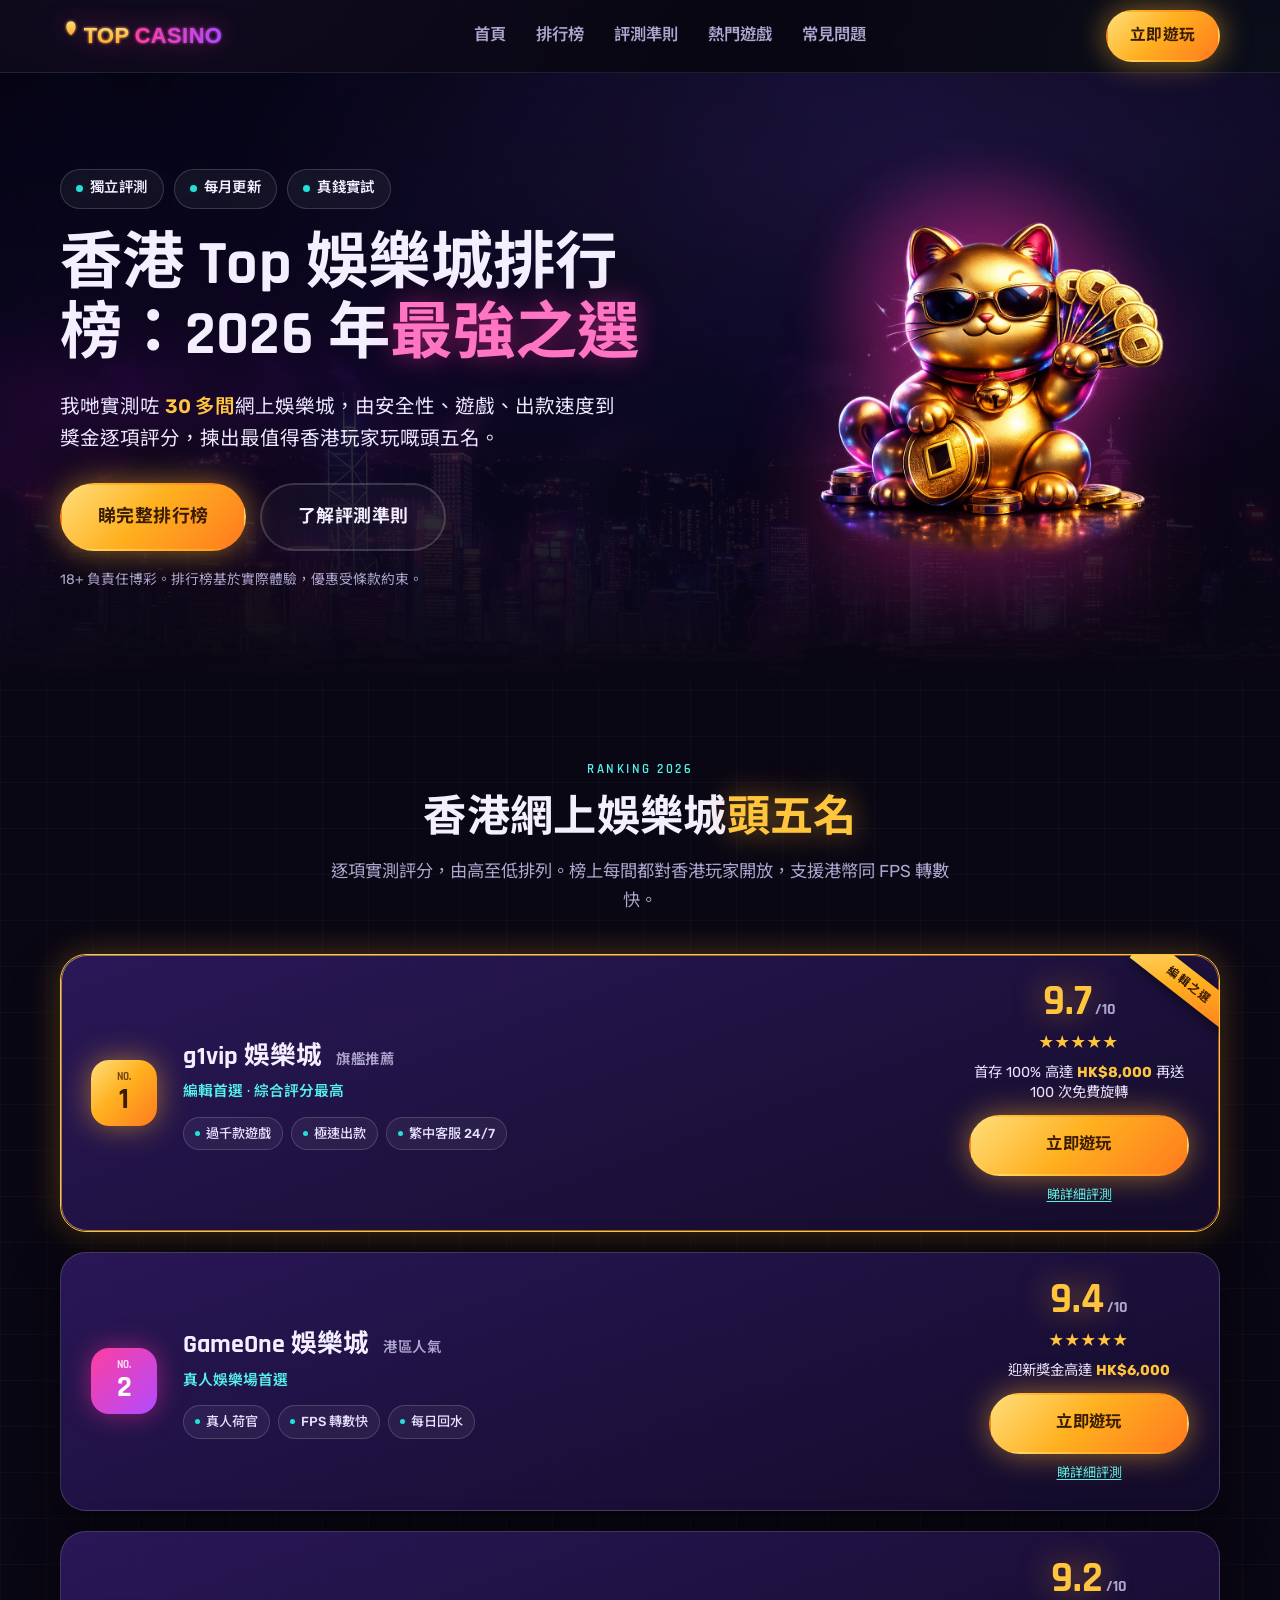
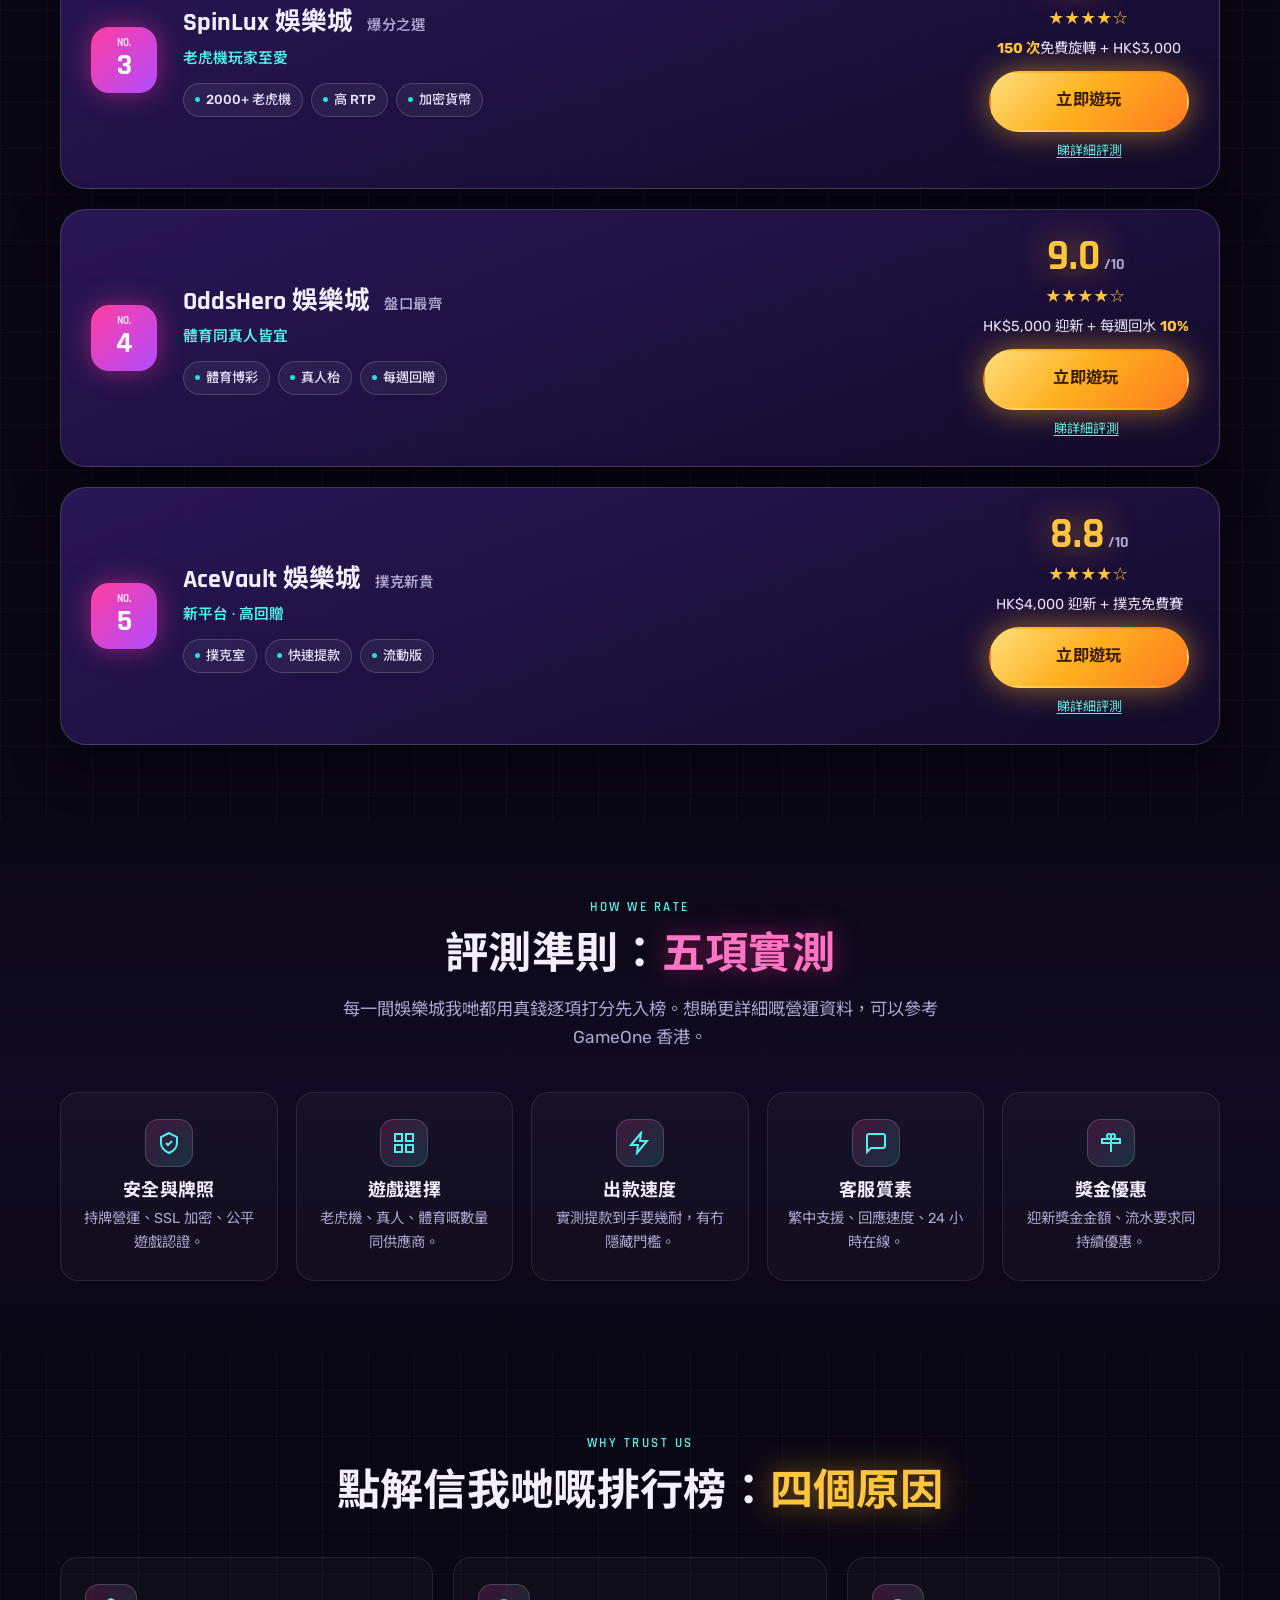
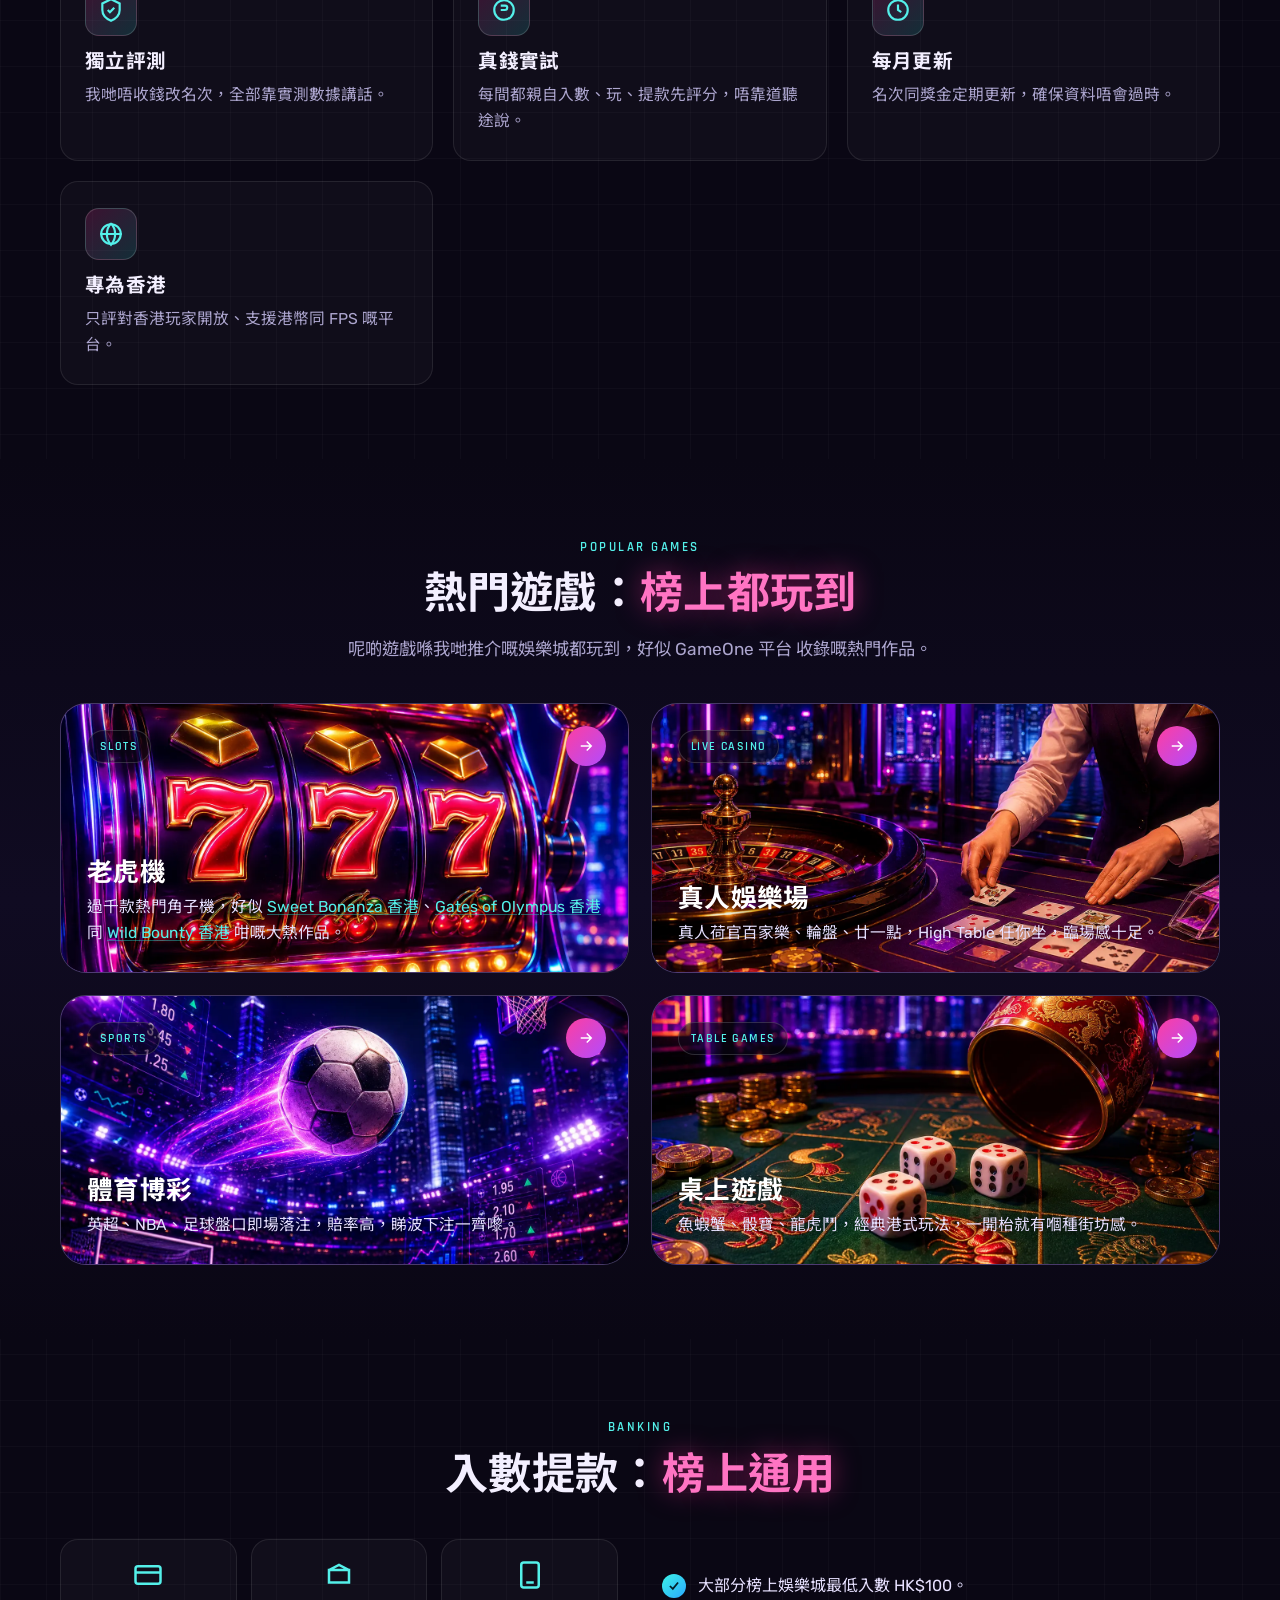
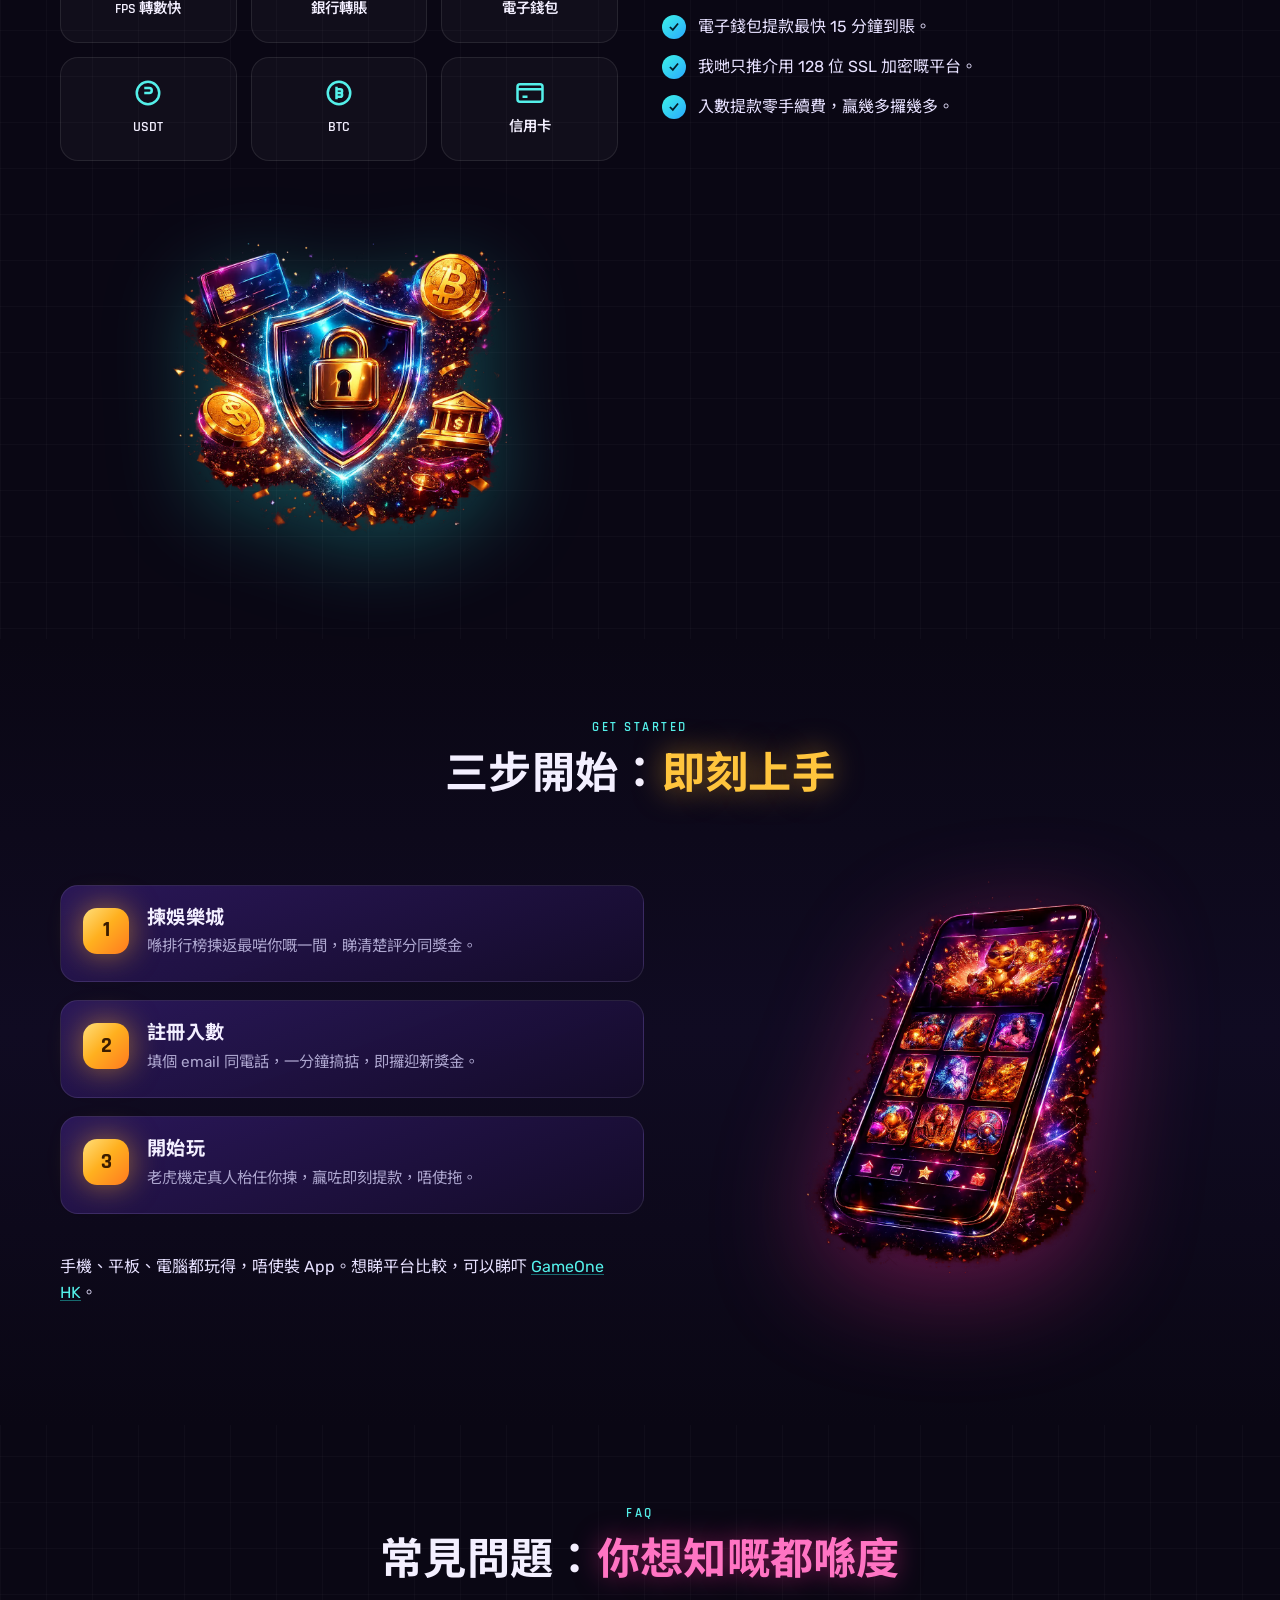
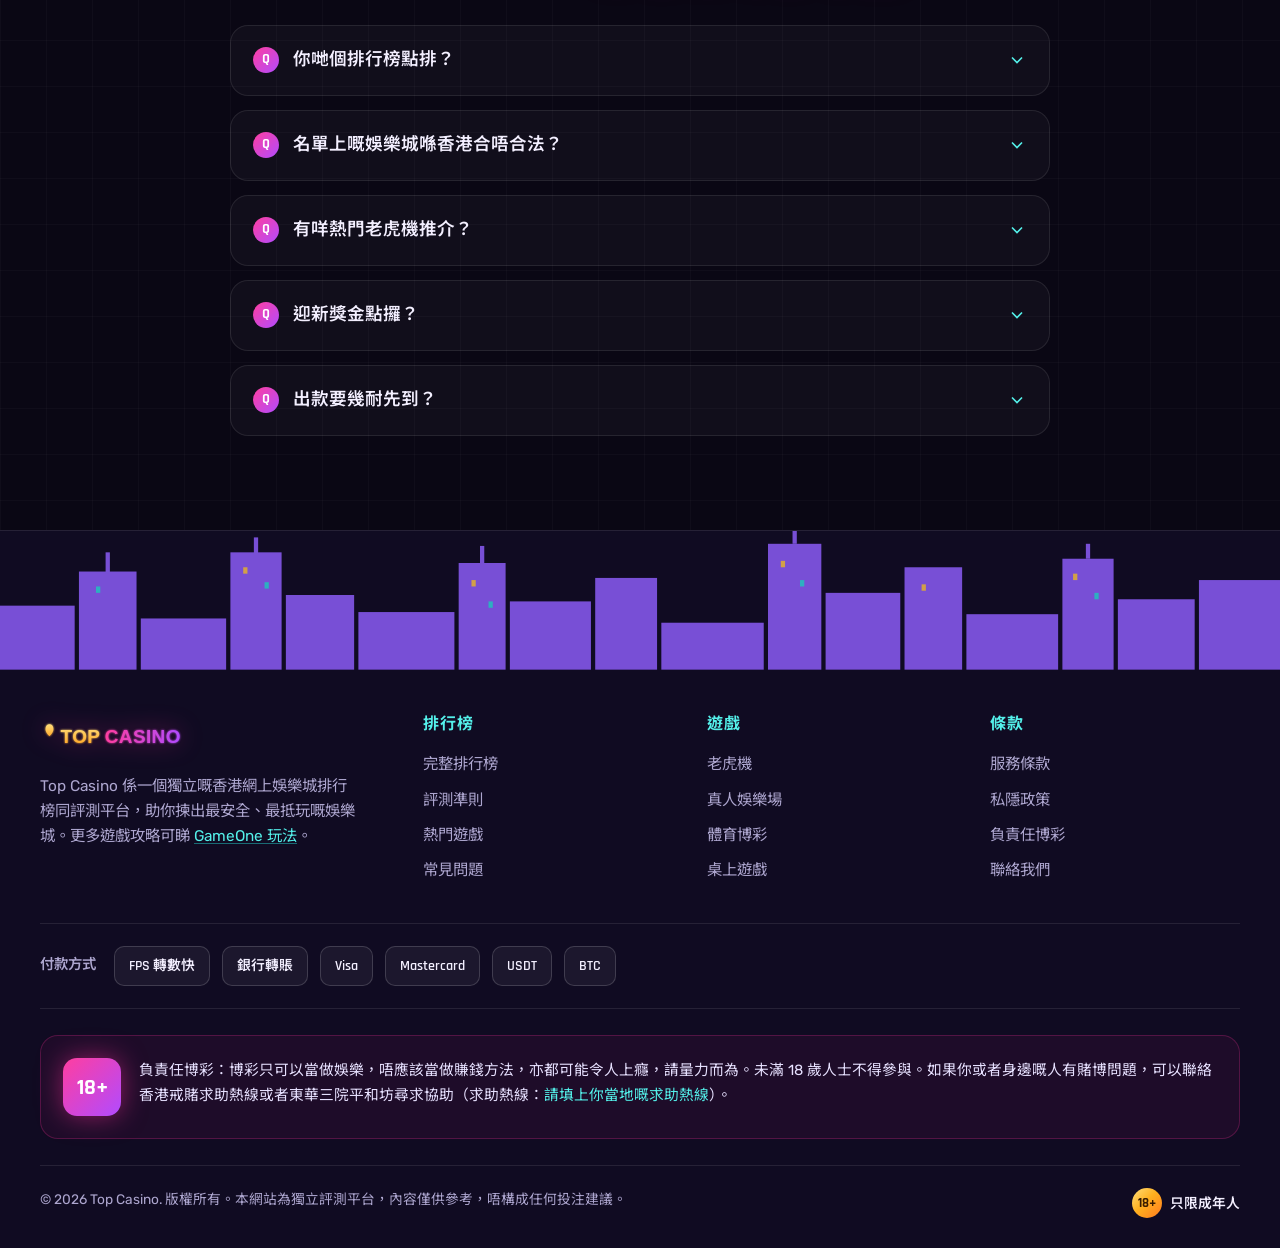
==== commit bf111910: "2" ====
--- a/index.html
+++ b/index.html
@@ -3,28 +3,21 @@
 <head>
 <meta charset="UTF-8">
 <meta name="viewport" content="width=device-width, initial-scale=1.0">
-<title>Top Casino 香港網上娛樂城｜迎新獎金高達 HK$8,000 加 100 次免費旋轉</title>
-<meta name="description" content="Top Casino 係香港玩家首選嘅網上娛樂城，集合老虎機、真人荷官、體育博彩同桌上遊戲。新玩家註冊即攞高達 HK$8,000 迎新獎金再送 100 次免費旋轉，FPS 轉數快即時入數，廣東話客服 24/7 支援。">
-<meta name="keywords" content="香港網上娛樂城, 網上賭場, 老虎機, 真人娛樂場, 體育博彩, 迎新獎金, 免費旋轉, Top Casino">
+<title>香港 Top 娛樂城排行榜 2026｜實測評分 · 迎新獎金比較</title>
+<meta name="description" content="香港網上娛樂城排行榜：我哋實測 30 多間娛樂城，由安全性、遊戲、出款速度到獎金逐項評分，為你揀出 2026 年最值得香港玩家玩嘅頭五名。FPS 轉數快即時入數，繁中客服 24 小時在線。">
+<meta name="keywords" content="香港娛樂城排行榜, 網上賭場推薦, 網上娛樂城比較, 老虎機, 真人娛樂場, 迎新獎金, Top Casino">
 <meta name="robots" content="index, follow">
 <link rel="canonical" href="https://top-casino.com/">
-
-<!-- Open Graph -->
 <meta property="og:type" content="website">
 <meta property="og:locale" content="zh_HK">
-<meta property="og:title" content="Top Casino 香港網上娛樂城｜迎新獎金高達 HK$8,000">
-<meta property="og:description" content="老虎機、真人荷官、體育博彩一站過。新玩家註冊即攞 HK$8,000 迎新獎金加 100 次免費旋轉。">
+<meta property="og:title" content="香港 Top 娛樂城排行榜 2026｜實測評分">
+<meta property="og:description" content="實測 30 多間香港網上娛樂城，逐項評分，揀出最值得玩嘅頭五名。">
 <meta property="og:image" content="images/hero-bg.webp">
-
-<!-- FAVICON: replace favicon.svg with your own file (keep the name, or update this line) -->
 <link rel="icon" type="image/svg+xml" href="favicon.svg">
 <link rel="apple-touch-icon" href="favicon.svg">
-
-<!-- fonts -->
 <link rel="preconnect" href="https://fonts.googleapis.com">
 <link rel="preconnect" href="https://fonts.gstatic.com" crossorigin>
 <link href="https://fonts.googleapis.com/css2?family=Noto+Sans+HK:wght@400;500;700;900&family=Rajdhani:wght@500;600;700&family=Rubik:wght@400;500;600&display=swap" rel="stylesheet">
-
 <link rel="stylesheet" href="style.css">
 </head>
 <body>
@@ -33,26 +26,20 @@
 <header class="site-header">
   <div class="container">
     <nav class="nav">
-      <!-- LOGO: replace logo.svg with your own file (keep the name, or update src) -->
       <a class="brand" href="#top" aria-label="Top Casino 首頁">
         <img src="logo.svg" alt="Top Casino 標誌" width="150" height="40">
       </a>
-
       <input type="checkbox" id="nav-toggle" class="nav-toggle" hidden>
-      <label class="hamburger" for="nav-toggle" aria-label="開啟選單">
-        <span></span><span></span><span></span>
-      </label>
-
+      <label class="hamburger" for="nav-toggle" aria-label="開啟選單"><span></span><span></span><span></span></label>
       <ul class="nav-links">
         <li><a href="#top">首頁</a></li>
-        <li><a href="#bonus">優惠</a></li>
-        <li><a href="#games">遊戲</a></li>
-        <li><a href="#payments">入數提款</a></li>
+        <li><a href="#toplist">排行榜</a></li>
+        <li><a href="#criteria">評測準則</a></li>
+        <li><a href="#games">熱門遊戲</a></li>
         <li><a href="#faq">常見問題</a></li>
       </ul>
-
       <div class="nav-cta">
-        <a class="btn btn-gold" href="play-and-win/" target="_blank" rel="nofollow noopener">立即註冊</a>
+        <a class="btn btn-gold" href="play-and-win/" target="_blank" rel="nofollow noopener">立即遊玩</a>
       </div>
     </nav>
   </div>
@@ -64,178 +51,255 @@
     <div class="hero-grid">
       <div class="hero-copy">
         <div class="hero-badges">
-          <span class="chip"><span class="dot"></span>持牌營運</span>
-          <span class="chip"><span class="dot"></span>24 小時客服</span>
-          <span class="chip"><span class="dot"></span>極速提款</span>
-        </div>
-
-        <h1 class="hero-title"><span class="brand-glow">Top Casino</span>：香港玩家<span class="hl">最啱玩</span>嘅網上娛樂城</h1>
-
-        <p class="hero-sub">老虎機、真人荷官、體育博彩一站過。新玩家註冊即攞高達 <b>HK$8,000</b> 迎新獎金，再送 <b>100 次免費旋轉</b>，FPS 轉數快即時入數。</p>
-
+          <span class="chip"><span class="dot"></span>獨立評測</span>
+          <span class="chip"><span class="dot"></span>每月更新</span>
+          <span class="chip"><span class="dot"></span>真錢實試</span>
+        </div>
+        <h1 class="hero-title">香港 Top 娛樂城排行榜：2026 年<span class="hl">最強之選</span></h1>
+        <p class="hero-sub">我哋實測咗 <b>30 多間</b>網上娛樂城，由安全性、遊戲、出款速度到獎金逐項評分，揀出最值得香港玩家玩嘅頭五名。</p>
         <div class="hero-actions">
-          <a class="btn btn-gold btn-lg" href="play-and-win/promotions/" target="_blank" rel="nofollow noopener">即刻註冊攞獎金</a>
-          <a class="btn btn-outline btn-lg" href="play-and-win/slots/" target="_blank" rel="nofollow noopener">睇吓有咩遊戲</a>
-        </div>
-
-        <p class="hero-note">18+ 負責任博彩。以下優惠受條款及細則約束。</p>
-      </div>
-
+          <a class="btn btn-gold btn-lg" href="#toplist">睇完整排行榜</a>
+          <a class="btn btn-outline btn-lg" href="#criteria">了解評測準則</a>
+        </div>
+        <p class="hero-note">18+ 負責任博彩。排行榜基於實際體驗，優惠受條款約束。</p>
+      </div>
       <div class="hero-visual">
         <span class="hero-blob"></span>
-        <!-- IMAGE 1 of 10 -->
-        <img class="hero-mascot" src="images/hero-mascot.webp" alt="Top Casino 幸運吉祥物拎住金幣" width="420" height="420">
-      </div>
-    </div>
-  </div>
-</section>
-
-<!-- ============================ 3. WELCOME BONUS ============================ -->
-<section class="section" id="bonus">
-  <div class="container">
-    <div class="head-center">
-      <!-- IMAGE 10 of 10 -->
-      <img class="bonus-hero-img" src="images/bonus-treasure.webp" alt="爆滿金幣嘅寶箱" width="150" height="150">
-      <span class="eyebrow">Welcome Bonus</span>
-      <h2 class="section-title">迎新獎金：新玩家專屬<span class="gold">四重豪禮</span></h2>
-      <p class="lead">四次存款疊上去，最多攞 HK$8,000 加 100 次免費旋轉。開個戶口，第一鋪就有著數。</p>
-    </div>
-
-    <div class="bonus-grid">
-      <div class="bonus-card bonus-featured">
-        <span class="bonus-flag">最抵</span>
-        <div class="bonus-tier">首存 100%</div>
-        <div class="bonus-amt">HK$2,000<small>再送 50 次免費旋轉</small></div>
-        <p class="bonus-extra">存幾多送幾多，一開波就 double 你嘅本金。</p>
-      </div>
-      <div class="bonus-card">
-        <div class="bonus-tier">次存 75%</div>
-        <div class="bonus-amt">HK$2,000<small>加碼獎金</small></div>
-        <p class="bonus-extra">第二次入數繼續有 bonus，玩得更耐。</p>
-      </div>
-      <div class="bonus-card">
-        <div class="bonus-tier">三存 50%</div>
-        <div class="bonus-amt">HK$2,000<small>加碼獎金</small></div>
-        <p class="bonus-extra">越玩越多回贈，唔會蝕底。</p>
-      </div>
-      <div class="bonus-card bonus-featured">
-        <div class="bonus-tier">四存 100%</div>
-        <div class="bonus-amt">HK$2,000<small>再送 50 次免費旋轉</small></div>
-        <p class="bonus-extra">最後一重再 double，四重合共高達 HK$8,000。</p>
-      </div>
-    </div>
-
-    <p class="bonus-terms">所有獎金流水要求 x35，7 日內完成即可提款。新手想睇基本玩法，可以參考 <a href="https://gameone-hong-kong.com" target="_blank" rel="noopener">GameOne 玩法</a> 教學。詳情請睇優惠條款。</p>
-  </div>
-</section>
-
-<!-- ============================ 4. WHY CHOOSE ============================ -->
-<section class="section alt">
-  <div class="container">
-    <div class="head-center">
-      <span class="eyebrow">Why Top Casino</span>
-      <h2 class="section-title">點解揀 Top Casino：<span class="hl">六個實在理由</span></h2>
-    </div>
-
+        <img class="hero-mascot" src="images/hero-mascot.webp" alt="Top Casino 幸運吉祥物" width="420" height="420">
+      </div>
+    </div>
+  </div>
+</section>
+
+<!-- ============================ 3. TOPLIST ============================ -->
+<section class="section" id="toplist">
+  <div class="head-center">
+    <span class="eyebrow">Ranking 2026</span>
+    <h2 class="section-title">香港網上娛樂城<span class="gold">頭五名</span></h2>
+    <p class="lead">逐項實測評分，由高至低排列。榜上每間都對香港玩家開放，支援港幣同 FPS 轉數快。</p>
+  </div>
+  <div class="container">
+    <div class="toplist">
+
+      <article class="rank-card top">
+        <span class="rank-ribbon">編輯之選</span>
+        <div class="rank-badge"><span class="hash">NO.</span><span class="num">1</span></div>
+        <div class="rank-info">
+          <div class="rank-name">g1vip 娛樂城 <span>旗艦推薦</span></div>
+          <div class="rank-tag">編輯首選 · 綜合評分最高</div>
+          <div class="rank-chips">
+            <span class="chip-mini">過千款遊戲</span>
+            <span class="chip-mini">極速出款</span>
+            <span class="chip-mini">繁中客服 24/7</span>
+          </div>
+        </div>
+        <div class="rank-meta">
+          <div class="rank-score"><b>9.7</b><small>/10</small></div>
+          <div class="rank-stars">★★★★★</div>
+          <div class="rank-bonus">首存 100% 高達 <b>HK$8,000</b> 再送 100 次免費旋轉</div>
+          <div class="rank-cta"><a class="btn btn-gold" href="play-and-win/" target="_blank" rel="nofollow noopener">立即遊玩</a></div>
+          <div class="rank-review"><a href="#">睇詳細評測</a></div>
+        </div>
+      </article>
+
+      <article class="rank-card">
+        <div class="rank-badge"><span class="hash">NO.</span><span class="num">2</span></div>
+        <div class="rank-info">
+          <div class="rank-name">GameOne 娛樂城 <span>港區人氣</span></div>
+          <div class="rank-tag">真人娛樂場首選</div>
+          <div class="rank-chips">
+            <span class="chip-mini">真人荷官</span>
+            <span class="chip-mini">FPS 轉數快</span>
+            <span class="chip-mini">每日回水</span>
+          </div>
+        </div>
+        <div class="rank-meta">
+          <div class="rank-score"><b>9.4</b><small>/10</small></div>
+          <div class="rank-stars">★★★★★</div>
+          <div class="rank-bonus">迎新獎金高達 <b>HK$6,000</b></div>
+          <div class="rank-cta"><a class="btn btn-gold" href="play-and-win/promotions/" target="_blank" rel="nofollow noopener">立即遊玩</a></div>
+          <div class="rank-review"><a href="#">睇詳細評測</a></div>
+        </div>
+      </article>
+
+      <article class="rank-card">
+        <div class="rank-badge"><span class="hash">NO.</span><span class="num">3</span></div>
+        <div class="rank-info">
+          <div class="rank-name">SpinLux 娛樂城 <span>爆分之選</span></div>
+          <div class="rank-tag">老虎機玩家至愛</div>
+          <div class="rank-chips">
+            <span class="chip-mini">2000+ 老虎機</span>
+            <span class="chip-mini">高 RTP</span>
+            <span class="chip-mini">加密貨幣</span>
+          </div>
+        </div>
+        <div class="rank-meta">
+          <div class="rank-score"><b>9.2</b><small>/10</small></div>
+          <div class="rank-stars">★★★★☆</div>
+          <div class="rank-bonus"><b>150 次</b>免費旋轉 + HK$3,000</div>
+          <div class="rank-cta"><a class="btn btn-gold" href="play-and-win/slots/" target="_blank" rel="nofollow noopener">立即遊玩</a></div>
+          <div class="rank-review"><a href="#">睇詳細評測</a></div>
+        </div>
+      </article>
+
+      <article class="rank-card">
+        <div class="rank-badge"><span class="hash">NO.</span><span class="num">4</span></div>
+        <div class="rank-info">
+          <div class="rank-name">OddsHero 娛樂城 <span>盤口最齊</span></div>
+          <div class="rank-tag">體育同真人皆宜</div>
+          <div class="rank-chips">
+            <span class="chip-mini">體育博彩</span>
+            <span class="chip-mini">真人枱</span>
+            <span class="chip-mini">每週回贈</span>
+          </div>
+        </div>
+        <div class="rank-meta">
+          <div class="rank-score"><b>9.0</b><small>/10</small></div>
+          <div class="rank-stars">★★★★☆</div>
+          <div class="rank-bonus">HK$5,000 迎新 + 每週回水 <b>10%</b></div>
+          <div class="rank-cta"><a class="btn btn-gold" href="play-and-win/live/" target="_blank" rel="nofollow noopener">立即遊玩</a></div>
+          <div class="rank-review"><a href="#">睇詳細評測</a></div>
+        </div>
+      </article>
+
+      <article class="rank-card">
+        <div class="rank-badge"><span class="hash">NO.</span><span class="num">5</span></div>
+        <div class="rank-info">
+          <div class="rank-name">AceVault 娛樂城 <span>撲克新貴</span></div>
+          <div class="rank-tag">新平台 · 高回贈</div>
+          <div class="rank-chips">
+            <span class="chip-mini">撲克室</span>
+            <span class="chip-mini">快速提款</span>
+            <span class="chip-mini">流動版</span>
+          </div>
+        </div>
+        <div class="rank-meta">
+          <div class="rank-score"><b>8.8</b><small>/10</small></div>
+          <div class="rank-stars">★★★★☆</div>
+          <div class="rank-bonus">HK$4,000 迎新 + 撲克免費賽</div>
+          <div class="rank-cta"><a class="btn btn-gold" href="play-and-win/poker/" target="_blank" rel="nofollow noopener">立即遊玩</a></div>
+          <div class="rank-review"><a href="#">睇詳細評測</a></div>
+        </div>
+      </article>
+
+    </div>
+  </div>
+</section>
+
+<!-- ============================ 4. CRITERIA ============================ -->
+<section class="section alt" id="criteria">
+  <div class="container">
+    <div class="head-center">
+      <span class="eyebrow">How We Rate</span>
+      <h2 class="section-title">評測準則：<span class="hl">五項實測</span></h2>
+      <p class="lead">每一間娛樂城我哋都用真錢逐項打分先入榜。想睇更詳細嘅營運資料，可以參考 <a href="https://gameonehkg.com" target="_blank" rel="noopener">GameOne 香港</a>。</p>
+    </div>
+    <div class="criteria-grid">
+      <div class="criterion">
+        <div class="cn"><svg viewBox="0 0 24 24" fill="none" stroke-width="2"><path d="M12 2 4 6v6c0 5 3.5 8 8 10 4.5-2 8-5 8-10V6z"/><path d="m9 12 2 2 4-4"/></svg></div>
+        <h3>安全與牌照</h3>
+        <p>持牌營運、SSL 加密、公平遊戲認證。</p>
+      </div>
+      <div class="criterion">
+        <div class="cn"><svg viewBox="0 0 24 24" fill="none" stroke-width="2"><rect x="3" y="3" width="7" height="7"/><rect x="14" y="3" width="7" height="7"/><rect x="3" y="14" width="7" height="7"/><rect x="14" y="14" width="7" height="7"/></svg></div>
+        <h3>遊戲選擇</h3>
+        <p>老虎機、真人、體育嘅數量同供應商。</p>
+      </div>
+      <div class="criterion">
+        <div class="cn"><svg viewBox="0 0 24 24" fill="none" stroke-width="2"><path d="M13 2 3 14h7l-1 8 10-12h-7z"/></svg></div>
+        <h3>出款速度</h3>
+        <p>實測提款到手要幾耐，有冇隱藏門檻。</p>
+      </div>
+      <div class="criterion">
+        <div class="cn"><svg viewBox="0 0 24 24" fill="none" stroke-width="2"><path d="M21 15a2 2 0 0 1-2 2H7l-4 4V5a2 2 0 0 1 2-2h14a2 2 0 0 1 2 2z"/></svg></div>
+        <h3>客服質素</h3>
+        <p>繁中支援、回應速度、24 小時在線。</p>
+      </div>
+      <div class="criterion">
+        <div class="cn"><svg viewBox="0 0 24 24" fill="none" stroke-width="2"><rect x="3" y="8" width="18" height="4"/><path d="M12 8v13M12 8V5a2 2 0 0 1 4 0c0 2-2 3-4 3M12 8V5a2 2 0 0 0-4 0c0 2 2 3 4 3"/></svg></div>
+        <h3>獎金優惠</h3>
+        <p>迎新獎金金額、流水要求同持續優惠。</p>
+      </div>
+    </div>
+  </div>
+</section>
+
+<!-- ============================ 5. WHY TRUST ============================ -->
+<section class="section">
+  <div class="container">
+    <div class="head-center">
+      <span class="eyebrow">Why Trust Us</span>
+      <h2 class="section-title">點解信我哋嘅排行榜：<span class="gold">四個原因</span></h2>
+    </div>
     <div class="feature-grid">
       <div class="feature">
         <div class="ico"><svg viewBox="0 0 24 24" fill="none" stroke-width="2"><path d="M12 2 4 6v6c0 5 3.5 8 8 10 4.5-2 8-5 8-10V6z"/><path d="m9 12 2 2 4-4"/></svg></div>
-        <h3>合法持牌</h3>
-        <p>由 Anjouan 政府發牌監管，資金同賬戶受保障，玩得安心。</p>
+        <h3>獨立評測</h3>
+        <p>我哋唔收錢改名次，全部靠實測數據講話。</p>
       </div>
       <div class="feature">
-        <div class="ico"><svg viewBox="0 0 24 24" fill="none" stroke-width="2"><path d="M13 2 3 14h7l-1 8 10-12h-7z"/></svg></div>
-        <h3>極速提款</h3>
-        <p>電子錢包最快 15 分鐘到手，唔使等到頸都長。</p>
-      </div>
-      <div class="feature">
-        <div class="ico"><svg viewBox="0 0 24 24" fill="none" stroke-width="2"><path d="M21 15a2 2 0 0 1-2 2H7l-4 4V5a2 2 0 0 1 2-2h14a2 2 0 0 1 2 2z"/></svg></div>
-        <h3>廣東話客服</h3>
-        <p>24/7 真人客服，用廣東話同你傾，有問題即刻幫你搞掂。</p>
-      </div>
-      <div class="feature">
-        <div class="ico"><svg viewBox="0 0 24 24" fill="none" stroke-width="2"><rect x="7" y="2" width="10" height="20" rx="2"/><path d="M11 18h2"/></svg></div>
-        <h3>手機暢玩</h3>
-        <p>唔使下載 App，開個 browser 就玩到，隨時隨地落注。</p>
+        <div class="ico"><svg viewBox="0 0 24 24" fill="none" stroke-width="2"><circle cx="12" cy="12" r="9"/><path d="M9 8h4a2 2 0 0 1 0 4H9m0 0h5"/></svg></div>
+        <h3>真錢實試</h3>
+        <p>每間都親自入數、玩、提款先評分，唔靠道聽途說。</p>
       </div>
       <div class="feature">
         <div class="ico"><svg viewBox="0 0 24 24" fill="none" stroke-width="2"><circle cx="12" cy="12" r="9"/><path d="M12 7v5l3 2"/></svg></div>
-        <h3>過千款遊戲</h3>
-        <p>集合 50 多間遊戲供應商，由 <a href="https://gameone-play.com" target="_blank" rel="noopener">GameOne 平台</a> 到各大廠牌嘅老虎機、桌上遊戲，任你揀。</p>
+        <h3>每月更新</h3>
+        <p>名次同獎金定期更新，確保資料唔會過時。</p>
       </div>
       <div class="feature">
-        <div class="ico"><svg viewBox="0 0 24 24" fill="none" stroke-width="2"><circle cx="12" cy="12" r="9"/><path d="M8 12h8M12 8v8"/></svg></div>
-        <h3>加密貨幣</h3>
-        <p>支援 USDT、BTC 存提，入數提款快靚正，手續費低。</p>
-      </div>
-    </div>
-  </div>
-</section>
-
-<!-- ============================ 5. GAME CATEGORIES ============================ -->
-<section class="section" id="games">
-  <div class="container">
-    <div class="head-center">
-      <span class="eyebrow">Games</span>
-      <h2 class="section-title">玩咩都得：<span class="gold">熱門遊戲分類</span></h2>
-      <p class="lead">由經典角子機到真人荷官枱，仲有港式骰仔玩法，總有一款啱你。</p>
-    </div>
-
+        <div class="ico"><svg viewBox="0 0 24 24" fill="none" stroke-width="2"><circle cx="12" cy="12" r="9"/><path d="M2 12h20M12 2a15 15 0 0 1 0 20a15 15 0 0 1 0-20"/></svg></div>
+        <h3>專為香港</h3>
+        <p>只評對香港玩家開放、支援港幣同 FPS 嘅平台。</p>
+      </div>
+    </div>
+  </div>
+</section>
+
+<!-- ============================ 6. POPULAR GAMES ============================ -->
+<section class="section alt" id="games">
+  <div class="container">
+    <div class="head-center">
+      <span class="eyebrow">Popular Games</span>
+      <h2 class="section-title">熱門遊戲：<span class="hl">榜上都玩到</span></h2>
+      <p class="lead">呢啲遊戲喺我哋推介嘅娛樂城都玩到，好似 <a href="https://gameone-play.com" target="_blank" rel="noopener">GameOne 平台</a> 收錄嘅熱門作品。</p>
+    </div>
     <div class="cat-grid">
       <div class="cat slots">
         <span class="cat-arrow"><svg viewBox="0 0 24 24" fill="none" stroke-width="2"><path d="M5 12h14M13 6l6 6-6 6"/></svg></span>
         <span class="cat-tag">Slots</span>
         <h3>老虎機</h3>
-        <p>過千款熱門角子機，好似 <a href="https://gatesofolympushk.com" target="_blank" rel="noopener">Gates of Olympus 香港</a> 呢類大熱作品，累積大獎等你嚟爆，隨時中足七位數。</p>
-        <!-- IMAGE 2 of 10: images/cat-slots.webp -->
+        <p>過千款熱門角子機，好似 <a href="https://sweetbonanzahk.com" target="_blank" rel="noopener">Sweet Bonanza 香港</a>、<a href="https://gatesofolympushk.com" target="_blank" rel="noopener">Gates of Olympus 香港</a> 同 <a href="https://wildbountyshowdownhg.com" target="_blank" rel="noopener">Wild Bounty 香港</a> 咁嘅大熱作品。</p>
       </div>
       <div class="cat live">
         <span class="cat-arrow"><svg viewBox="0 0 24 24" fill="none" stroke-width="2"><path d="M5 12h14M13 6l6 6-6 6"/></svg></span>
         <span class="cat-tag">Live Casino</span>
         <h3>真人娛樂場</h3>
         <p>真人荷官百家樂、輪盤、廿一點，High Table 任你坐，臨場感十足。</p>
-        <!-- IMAGE 3 of 10: images/cat-live.webp -->
       </div>
       <div class="cat sports">
         <span class="cat-arrow"><svg viewBox="0 0 24 24" fill="none" stroke-width="2"><path d="M5 12h14M13 6l6 6-6 6"/></svg></span>
         <span class="cat-tag">Sports</span>
         <h3>體育博彩</h3>
         <p>英超、NBA、足球盤口即場落注，賠率高，睇波下注一齊嚟。</p>
-        <!-- IMAGE 4 of 10: images/cat-sports.webp -->
       </div>
       <div class="cat table">
         <span class="cat-arrow"><svg viewBox="0 0 24 24" fill="none" stroke-width="2"><path d="M5 12h14M13 6l6 6-6 6"/></svg></span>
         <span class="cat-tag">Table Games</span>
         <h3>桌上遊戲</h3>
         <p>魚蝦蟹、骰寶、龍虎鬥，經典港式玩法，一開枱就有嗰種街坊感。</p>
-        <!-- IMAGE 5 of 10: images/cat-table.webp -->
-      </div>
-    </div>
-  </div>
-</section>
-
-<!-- ============================ 6. JACKPOT BANNER ============================ -->
-<section class="section alt">
-  <div class="container">
-    <div class="jackpot">
-      <!-- IMAGE 6 of 10 (background): images/jackpot-banner.webp -->
-      <span class="eyebrow">Progressive Jackpot</span>
-      <h2>今期累積大獎，<span class="gold">等緊人嚟贏</span></h2>
-      <div class="jp-amount">HK$18,000,000</div>
-      <p>每日都有玩家中獎，<a href="https://wildbountyshowdownhg.com" target="_blank" rel="noopener">Wild Bounty 香港</a>、<a href="https://gatesofolympus-hongkong.com" target="_blank" rel="noopener">Gates of Olympus HK</a> 同 <a href="https://sweetbonanzahk.com" target="_blank" rel="noopener">Sweet Bonanza 香港</a> 呢類高波幅老虎機，獎池滾得最快。下一個爆大獎嘅，可能就係你。</p>
-      <a class="btn btn-pink btn-lg" href="play-and-win/live/" target="_blank" rel="nofollow noopener">試吓手氣</a>
+      </div>
     </div>
   </div>
 </section>
 
 <!-- ============================ 7. PAYMENTS ============================ -->
-<section class="section" id="payments">
-  <div class="container">
-    <div class="head-center">
-      <span class="eyebrow">Deposits &amp; Withdrawals</span>
-      <h2 class="section-title">入數提款：<span class="hl">夠快夠方便</span></h2>
-    </div>
-
+<section class="section">
+  <div class="container">
+    <div class="head-center">
+      <span class="eyebrow">Banking</span>
+      <h2 class="section-title">入數提款：<span class="hl">榜上通用</span></h2>
+    </div>
     <div class="pay-wrap">
       <div class="pay-methods">
         <div class="pay-chip"><svg viewBox="0 0 24 24" fill="none" stroke-width="2"><rect x="2" y="5" width="20" height="14" rx="2"/><path d="M2 10h20"/></svg><span>FPS 轉數快</span></div>
@@ -245,53 +309,37 @@
         <div class="pay-chip"><svg viewBox="0 0 24 24" fill="none" stroke-width="2"><circle cx="12" cy="12" r="9"/><path d="M10 7v10M9 9h4a1.5 1.5 0 0 1 0 3H9m0 0h4a1.5 1.5 0 0 1 0 3H9"/></svg><span>BTC</span></div>
         <div class="pay-chip"><svg viewBox="0 0 24 24" fill="none" stroke-width="2"><rect x="2" y="5" width="20" height="14" rx="2"/><path d="M2 9h20M6 15h4"/></svg><span>信用卡</span></div>
       </div>
-
       <div class="pay-info">
         <ul class="pill-list">
-          <li><span class="tick"><svg viewBox="0 0 24 24" fill="none"><path d="m5 12 5 5 9-11"/></svg></span>最低入數 HK$100，門檻低，新手一樣玩得到。</li>
-          <li><span class="tick"><svg viewBox="0 0 24 24" fill="none"><path d="m5 12 5 5 9-11"/></svg></span>提款 24 小時內處理，電子錢包最快即時到賬。</li>
-          <li><span class="tick"><svg viewBox="0 0 24 24" fill="none"><path d="m5 12 5 5 9-11"/></svg></span>128 位 SSL 加密，你嘅資金同個人資料受足保護。</li>
+          <li><span class="tick"><svg viewBox="0 0 24 24" fill="none"><path d="m5 12 5 5 9-11"/></svg></span>大部分榜上娛樂城最低入數 HK$100。</li>
+          <li><span class="tick"><svg viewBox="0 0 24 24" fill="none"><path d="m5 12 5 5 9-11"/></svg></span>電子錢包提款最快 15 分鐘到賬。</li>
+          <li><span class="tick"><svg viewBox="0 0 24 24" fill="none"><path d="m5 12 5 5 9-11"/></svg></span>我哋只推介用 128 位 SSL 加密嘅平台。</li>
           <li><span class="tick"><svg viewBox="0 0 24 24" fill="none"><path d="m5 12 5 5 9-11"/></svg></span>入數提款零手續費，贏幾多攞幾多。</li>
         </ul>
-        <a class="btn btn-gold" href="play-and-win/poker/" target="_blank" rel="nofollow noopener">立即入數玩</a>
-      </div>
-
+      </div>
       <div class="pay-visual">
-        <!-- IMAGE 7 of 10 -->
         <img src="images/payment-shield.webp" alt="加密盾牌配多種付款方式圖示" width="360" height="360">
       </div>
     </div>
   </div>
 </section>
 
-<!-- ============================ 8. GET STARTED + MOBILE ============================ -->
+<!-- ============================ 8. HOW TO START ============================ -->
 <section class="section alt">
   <div class="container">
     <div class="head-center">
       <span class="eyebrow">Get Started</span>
-      <h2 class="section-title">三步開波：<span class="gold">即刻上手</span></h2>
-    </div>
-
+      <h2 class="section-title">三步開始：<span class="gold">即刻上手</span></h2>
+    </div>
     <div class="start-wrap">
       <div class="steps">
-        <div class="step">
-          <span class="step-num">1</span>
-          <div><h3>註冊帳戶</h3><p>填個 email 同電話號碼，一分鐘搞掂，唔使填一大堆嘢。</p></div>
-        </div>
-        <div class="step">
-          <span class="step-num">2</span>
-          <div><h3>入數</h3><p>揀你鍾意嘅方式存款，系統即刻派迎新獎金落你戶口。</p></div>
-        </div>
-        <div class="step">
-          <span class="step-num">3</span>
-          <div><h3>開始玩</h3><p>老虎機定真人枱任你揀，贏咗即刻提款，唔使拖。</p></div>
-        </div>
-        <p class="mobile-note">手機、平板、電腦都玩得，唔使裝 App，開個網頁就掂。想睇唔同平台比較，可以睇吓 <a href="https://gameone-hkg.com" target="_blank" rel="noopener">GameOne HK</a>。</p>
-      </div>
-
+        <div class="step"><span class="step-num">1</span><div><h3>揀娛樂城</h3><p>喺排行榜揀返最啱你嘅一間，睇清楚評分同獎金。</p></div></div>
+        <div class="step"><span class="step-num">2</span><div><h3>註冊入數</h3><p>填個 email 同電話，一分鐘搞掂，即攞迎新獎金。</p></div></div>
+        <div class="step"><span class="step-num">3</span><div><h3>開始玩</h3><p>老虎機定真人枱任你揀，贏咗即刻提款，唔使拖。</p></div></div>
+        <p class="mobile-note">手機、平板、電腦都玩得，唔使裝 App。想睇平台比較，可以睇吓 <a href="https://gameone-hkg.com" target="_blank" rel="noopener">GameOne HK</a>。</p>
+      </div>
       <div class="mobile-visual">
-        <!-- IMAGE 8 of 10 -->
-        <img src="images/mobile-mockup.webp" alt="手機顯示 Top Casino 遊戲大廳" width="340" height="640">
+        <img src="images/mobile-mockup.webp" alt="手機顯示娛樂城遊戲大廳" width="340" height="640">
       </div>
     </div>
   </div>
@@ -304,31 +352,26 @@
       <span class="eyebrow">FAQ</span>
       <h2 class="section-title">常見問題：<span class="hl">你想知嘅都喺度</span></h2>
     </div>
-
     <div class="faq-list">
       <details class="faq-item">
-        <summary><span class="q-mark">Q</span>Top Casino 喺香港玩合唔合法？<svg class="chev" viewBox="0 0 24 24" fill="none" stroke-width="2"><path d="m6 9 6 6 6-6"/></svg></summary>
-        <div class="faq-body">Top Casino 由 Anjouan 政府發牌，喺離岸司法管轄區合法營運。玩家有責任了解自己所在地區嘅相關法例，量力而為。</div>
+        <summary><span class="q-mark">Q</span>你哋個排行榜點排？<svg class="chev" viewBox="0 0 24 24" fill="none" stroke-width="2"><path d="m6 9 6 6 6-6"/></svg></summary>
+        <div class="faq-body">每間娛樂城我哋用真錢實測安全、遊戲、出款、客服同獎金五方面，逐項打分再排名次，每月更新一次。</div>
       </details>
       <details class="faq-item">
-        <summary><span class="q-mark">Q</span>提款要幾耐先到？<svg class="chev" viewBox="0 0 24 24" fill="none" stroke-width="2"><path d="m6 9 6 6 6-6"/></svg></summary>
-        <div class="faq-body">電子錢包同加密貨幣最快 15 分鐘到手，銀行轉賬一般 1 至 3 個工作天。首次提款可能要做身份核實，準備好證件會快好多。</div>
+        <summary><span class="q-mark">Q</span>名單上嘅娛樂城喺香港合唔合法？<svg class="chev" viewBox="0 0 24 24" fill="none" stroke-width="2"><path d="m6 9 6 6 6-6"/></svg></summary>
+        <div class="faq-body">榜上平台多數持離岸牌照（例如 Anjouan）合法營運。玩家有責任了解自己所在地區嘅相關法例，量力而為。</div>
+      </details>
+      <details class="faq-item">
+        <summary><span class="q-mark">Q</span>有咩熱門老虎機推介？<svg class="chev" viewBox="0 0 24 24" fill="none" stroke-width="2"><path d="m6 9 6 6 6-6"/></svg></summary>
+        <div class="faq-body">港區玩家好鍾意 <a href="https://sweetbonanza-hongkong.com" target="_blank" rel="noopener">Sweet Bonanza HK</a> 同 <a href="https://gatesofolympus-hongkong.com" target="_blank" rel="noopener">Gates of Olympus HK</a> 呢類爆分遊戲，兩款喺榜上娛樂城都玩到。</div>
       </details>
       <details class="faq-item">
         <summary><span class="q-mark">Q</span>迎新獎金點攞？<svg class="chev" viewBox="0 0 24 24" fill="none" stroke-width="2"><path d="m6 9 6 6 6-6"/></svg></summary>
-        <div class="faq-body">新玩家註冊並完成首次存款，系統會自動派發首存獎金，完成 x35 流水要求即可提款。四次存款分別有唔同比例嘅加碼。</div>
+        <div class="faq-body">揀好娛樂城、完成首次存款，系統會自動派發首存獎金，流水達標即可提款。想睇更多遊戲資訊可以參考 <a href="https://gameone-hongkong.com" target="_blank" rel="noopener">GameOne 港版</a>。</div>
       </details>
       <details class="faq-item">
-        <summary><span class="q-mark">Q</span>支唔支援廣東話客服？<svg class="chev" viewBox="0 0 24 24" fill="none" stroke-width="2"><path d="m6 9 6 6 6-6"/></svg></summary>
-        <div class="faq-body">支援。24/7 真人客服可以用廣東話，透過即時聊天或者 email 幫你解決問題，唔使等好耐。</div>
-      </details>
-      <details class="faq-item">
-        <summary><span class="q-mark">Q</span>有冇手機 App 落？<svg class="chev" viewBox="0 0 24 24" fill="none" stroke-width="2"><path d="m6 9 6 6 6-6"/></svg></summary>
-        <div class="faq-body">唔使特登下載 App，用手機瀏覽器開網站就玩到全部遊戲，介面自動配合手機屏幕，慳返你部機容量。</div>
-      </details>
-      <details class="faq-item">
-        <summary><span class="q-mark">Q</span>有咩老虎機同攻略推介？<svg class="chev" viewBox="0 0 24 24" fill="none" stroke-width="2"><path d="m6 9 6 6 6-6"/></svg></summary>
-        <div class="faq-body">港區玩家好鍾意 <a href="https://gameonehkg.com" target="_blank" rel="noopener">GameOne 香港</a> 嘅遊戲介紹同玩法拆解，另外 <a href="https://sweetbonanza-hongkong.com" target="_blank" rel="noopener">Sweet Bonanza HK</a> 呢類爆分老虎機都好多人試，啱鍾意刺激感嘅玩家。</div>
+        <summary><span class="q-mark">Q</span>出款要幾耐先到？<svg class="chev" viewBox="0 0 24 24" fill="none" stroke-width="2"><path d="m6 9 6 6 6-6"/></svg></summary>
+        <div class="faq-body">電子錢包同加密貨幣最快 15 分鐘到手，銀行轉賬一般 1 至 3 個工作天。首次提款可能要做身份核實。</div>
       </details>
     </div>
   </div>
@@ -336,7 +379,6 @@
 
 <!-- ============================ 10. FOOTER ============================ -->
 <footer class="site-footer" id="footer">
-  <!-- signature: neon Hong Kong skyline -->
   <svg class="skyline" viewBox="0 0 1200 130" preserveAspectRatio="none" aria-hidden="true">
     <g fill="currentColor">
       <rect x="0" y="70" width="70" height="60"/>
@@ -365,12 +407,18 @@
       <rect class="win2" x="90" y="52" width="4" height="6"/><rect class="win" x="864" y="50" width="4" height="6"/>
     </g>
   </svg>
-
   <div class="container footer-inner">
     <div class="footer-top">
       <div class="footer-brand">
         <img src="logo.svg" alt="Top Casino 標誌" width="150" height="42">
-        <p>Top Casino 係香港玩家嘅網上娛樂城，提供老虎機、真人娛樂場、體育博彩同桌上遊戲，配 24 小時廣東話客服同極速提款。延伸資訊可睇 <a href="https://gameone-hongkong.com" target="_blank" rel="noopener">GameOne 港版</a>。</p>
+        <p>Top Casino 係一個獨立嘅香港網上娛樂城排行榜同評測平台，助你揀出最安全、最抵玩嘅娛樂城。更多遊戲攻略可睇 <a href="https://gameone-hong-kong.com" target="_blank" rel="noopener">GameOne 玩法</a>。</p>
+      </div>
+      <div class="footer-col">
+        <h4>排行榜</h4>
+        <a href="#toplist">完整排行榜</a>
+        <a href="#criteria">評測準則</a>
+        <a href="#games">熱門遊戲</a>
+        <a href="#faq">常見問題</a>
       </div>
       <div class="footer-col">
         <h4>遊戲</h4>
@@ -380,21 +428,13 @@
         <a href="#games">桌上遊戲</a>
       </div>
       <div class="footer-col">
-        <h4>關於</h4>
-        <a href="#">關於我們</a>
-        <a href="#bonus">優惠推廣</a>
-        <a href="#faq">常見問題</a>
-        <a href="#">聯絡我們</a>
-      </div>
-      <div class="footer-col">
         <h4>條款</h4>
         <a href="#">服務條款</a>
         <a href="#">私隱政策</a>
         <a href="#">負責任博彩</a>
-        <a href="#">獎金條款</a>
-      </div>
-    </div>
-
+        <a href="#">聯絡我們</a>
+      </div>
+    </div>
     <div class="footer-pay">
       <span class="lbl">付款方式</span>
       <span class="pay-badge">FPS 轉數快</span>
@@ -404,14 +444,12 @@
       <span class="pay-badge">USDT</span>
       <span class="pay-badge">BTC</span>
     </div>
-
     <div class="rg-block">
       <span class="rg-badge">18+</span>
       <p>負責任博彩：博彩只可以當做娛樂，唔應該當做賺錢方法，亦都可能令人上癮，請量力而為。未滿 18 歲人士不得參與。如果你或者身邊嘅人有賭博問題，可以聯絡香港戒賭求助熱線或者東華三院平和坊尋求協助（求助熱線：<a href="#">請填上你當地嘅求助熱線</a>）。</p>
     </div>
-
     <div class="footer-legal">
-      <span>© 2026 Top Casino. 版權所有。本網站由 [營運公司名稱] 營運，持有 Anjouan 政府發出嘅博彩牌照（牌照編號：XXXX）。</span>
+      <span>© 2026 Top Casino. 版權所有。本網站為獨立評測平台，內容僅供參考，唔構成任何投注建議。</span>
       <span class="badge18"><span class="n18">18+</span>只限成年人</span>
     </div>
   </div>
--- a/style.css
+++ b/style.css
@@ -451,3 +451,74 @@
 @media (prefers-reduced-motion:reduce){
   *{animation:none !important;transition:none !important;scroll-behavior:auto !important;}
 }
+
+/* ==========================================================================
+   TOPLIST rework: ranked casino cards + rating criteria
+   ========================================================================== */
+.toplist{display:flex;flex-direction:column;gap:20px;margin-top:40px;}
+.rank-card{position:relative;display:grid;grid-template-columns:auto 1.4fr auto;gap:26px;align-items:center;
+  background:var(--grad-panel);border:1px solid var(--line-strong);border-radius:var(--radius-lg);
+  padding:26px 30px;box-shadow:var(--shadow-card);
+  transition:transform .2s ease, border-color .2s ease, box-shadow .25s ease;overflow:hidden;}
+.rank-card:hover{transform:translateY(-4px);box-shadow:0 26px 54px rgba(0,0,0,.55);}
+.rank-card.top{border-color:var(--gold);box-shadow:0 0 34px rgba(255,175,40,.28),var(--shadow-card);}
+.rank-card.top::before{content:"";position:absolute;inset:0;padding:1px;border-radius:inherit;
+  background:var(--grad-gold);-webkit-mask:linear-gradient(#000 0 0) content-box,linear-gradient(#000 0 0);
+  -webkit-mask-composite:xor;mask-composite:exclude;opacity:.55;pointer-events:none;}
+.rank-ribbon{position:absolute;top:16px;right:-34px;transform:rotate(38deg);background:var(--grad-gold);
+  color:#3a1c00;font-family:var(--font-display);font-weight:700;font-size:.72rem;letter-spacing:1px;
+  padding:5px 38px;box-shadow:0 4px 12px rgba(0,0,0,.4);z-index:3;}
+.rank-badge{display:flex;flex-direction:column;align-items:center;justify-content:center;gap:2px;
+  width:66px;height:66px;border-radius:18px;flex-shrink:0;background:var(--grad-pink);box-shadow:var(--glow-pink);}
+.rank-card.top .rank-badge{background:var(--grad-gold);box-shadow:var(--glow-gold);}
+.rank-badge .hash{font-family:var(--font-display);font-weight:700;font-size:.7rem;color:rgba(255,255,255,.8);line-height:1;}
+.rank-card.top .rank-badge .hash{color:rgba(58,28,0,.7);}
+.rank-badge .num{font-family:var(--font-display);font-weight:700;font-size:1.9rem;color:#fff;line-height:1;}
+.rank-card.top .rank-badge .num{color:#3a1c00;}
+.rank-info{min-width:0;}
+.rank-name{font-family:var(--font-display);font-weight:700;font-size:1.6rem;color:var(--text);margin-bottom:2px;}
+.rank-name span{color:var(--muted);font-size:.9rem;font-weight:600;margin-left:8px;letter-spacing:.5px;}
+.rank-tag{color:var(--cyan-2);font-family:var(--font-display);font-weight:600;font-size:.92rem;margin-bottom:12px;}
+.rank-chips{display:flex;flex-wrap:wrap;gap:8px;}
+.chip-mini{display:inline-flex;align-items:center;gap:6px;font-size:.82rem;font-weight:500;color:#E7E1FF;
+  padding:5px 11px;border-radius:99px;background:rgba(255,255,255,.05);border:1px solid var(--line-strong);}
+.chip-mini::before{content:"";width:5px;height:5px;border-radius:50%;background:var(--cyan);}
+.rank-meta{display:flex;flex-direction:column;align-items:center;text-align:center;gap:8px;min-width:200px;}
+.rank-score{display:flex;align-items:baseline;gap:3px;font-family:var(--font-display);font-weight:700;line-height:1;}
+.rank-score b{font-size:2.6rem;color:var(--gold);text-shadow:var(--glow-gold);}
+.rank-score small{font-size:1rem;color:var(--muted);}
+.rank-stars{color:var(--gold);letter-spacing:2px;font-size:.9rem;}
+.rank-bonus{color:#E7E1FF;font-size:.9rem;line-height:1.4;max-width:220px;}
+.rank-bonus b{color:var(--gold);}
+.rank-cta{display:flex;flex-direction:column;gap:8px;width:100%;margin-top:4px;}
+.rank-cta .btn{width:100%;}
+.rank-review{font-size:.82rem;color:var(--muted);text-align:center;}
+.rank-review a{color:var(--cyan-2);text-decoration:underline;text-underline-offset:2px;}
+
+/* rating criteria */
+.criteria-grid{display:grid;grid-template-columns:repeat(5,1fr);gap:18px;margin-top:40px;}
+.criterion{text-align:center;padding:26px 18px;border-radius:var(--radius);
+  background:rgba(255,255,255,.028);border:1px solid var(--line);transition:transform .2s ease, border-color .2s ease;}
+.criterion:hover{transform:translateY(-4px);border-color:var(--line-strong);}
+.criterion .cn{width:48px;height:48px;margin:0 auto 14px;border-radius:14px;display:grid;place-items:center;
+  background:linear-gradient(135deg,rgba(255,46,154,.18),rgba(37,224,216,.16));border:1px solid var(--line-strong);}
+.criterion .cn svg{width:24px;height:24px;stroke:var(--cyan-2);}
+.criterion h3{font-size:1.12rem;margin-bottom:6px;color:var(--text);}
+.criterion p{color:var(--muted);font-size:.9rem;margin:0;}
+
+@media (max-width:900px){
+  .criteria-grid{grid-template-columns:repeat(2,1fr);}
+}
+@media (max-width:760px){
+  .rank-card{grid-template-columns:auto 1fr;gap:18px;}
+  .rank-meta{grid-column:1 / -1;flex-direction:row;flex-wrap:wrap;justify-content:space-between;min-width:0;
+    border-top:1px solid var(--line);padding-top:18px;gap:14px;text-align:left;align-items:center;}
+  .rank-bonus{max-width:none;flex:1 1 140px;}
+  .rank-cta{width:auto;flex:1 1 160px;}
+}
+@media (max-width:480px){
+  .rank-card{grid-template-columns:1fr;text-align:center;}
+  .rank-badge{margin:0 auto;}
+  .rank-chips{justify-content:center;}
+  .criteria-grid{grid-template-columns:1fr;}
+}
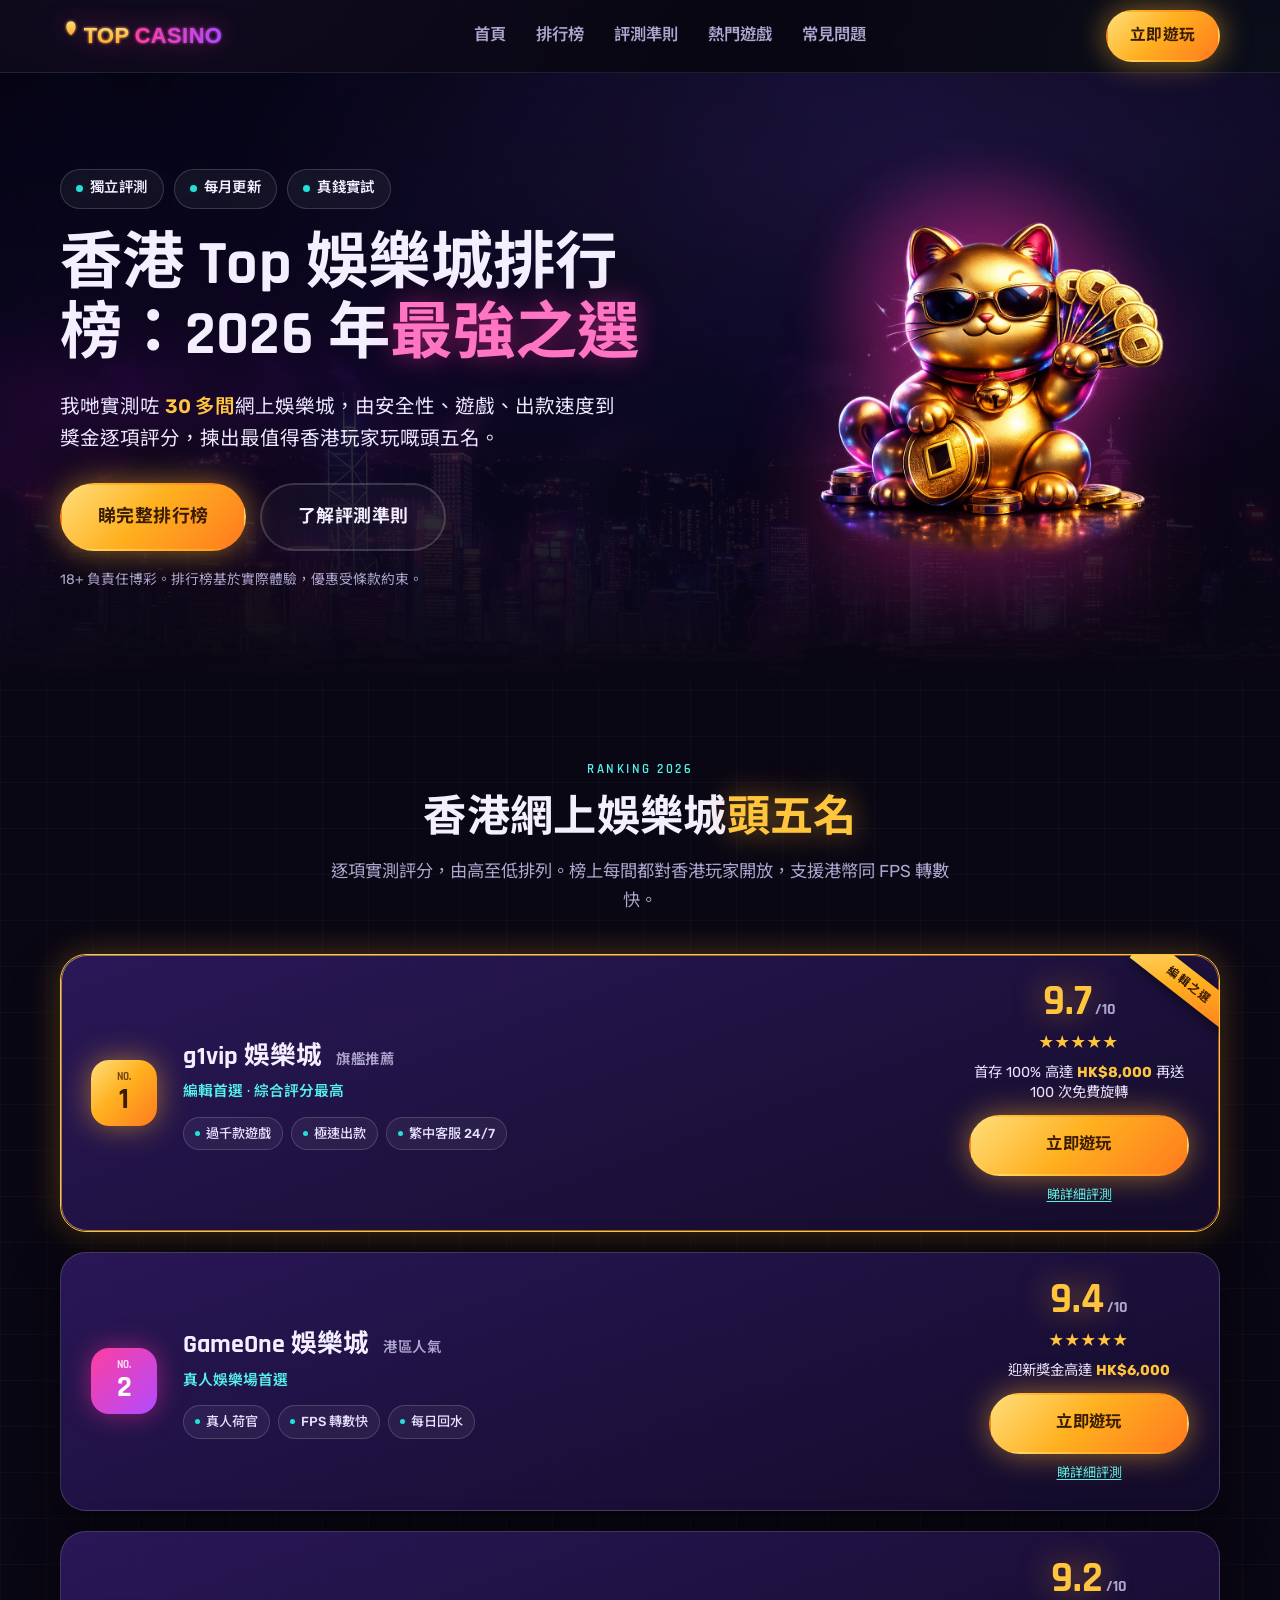
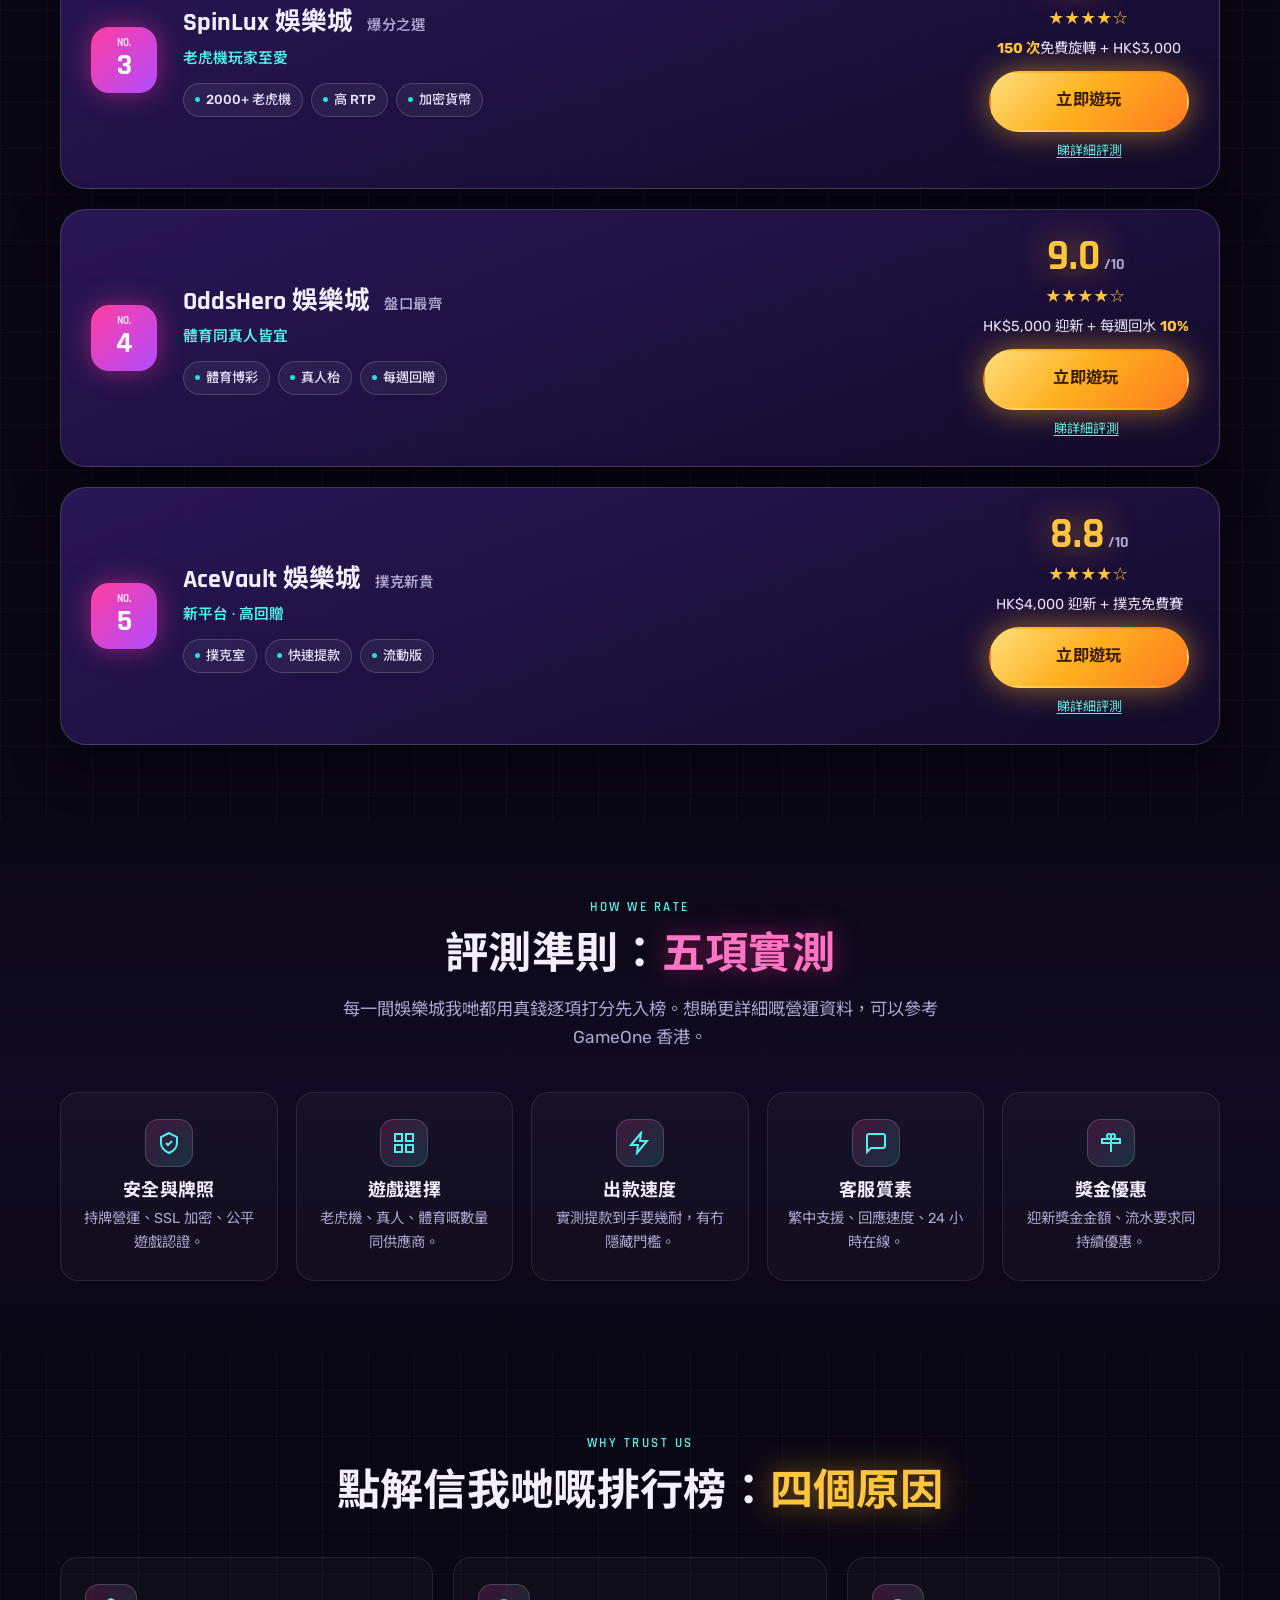
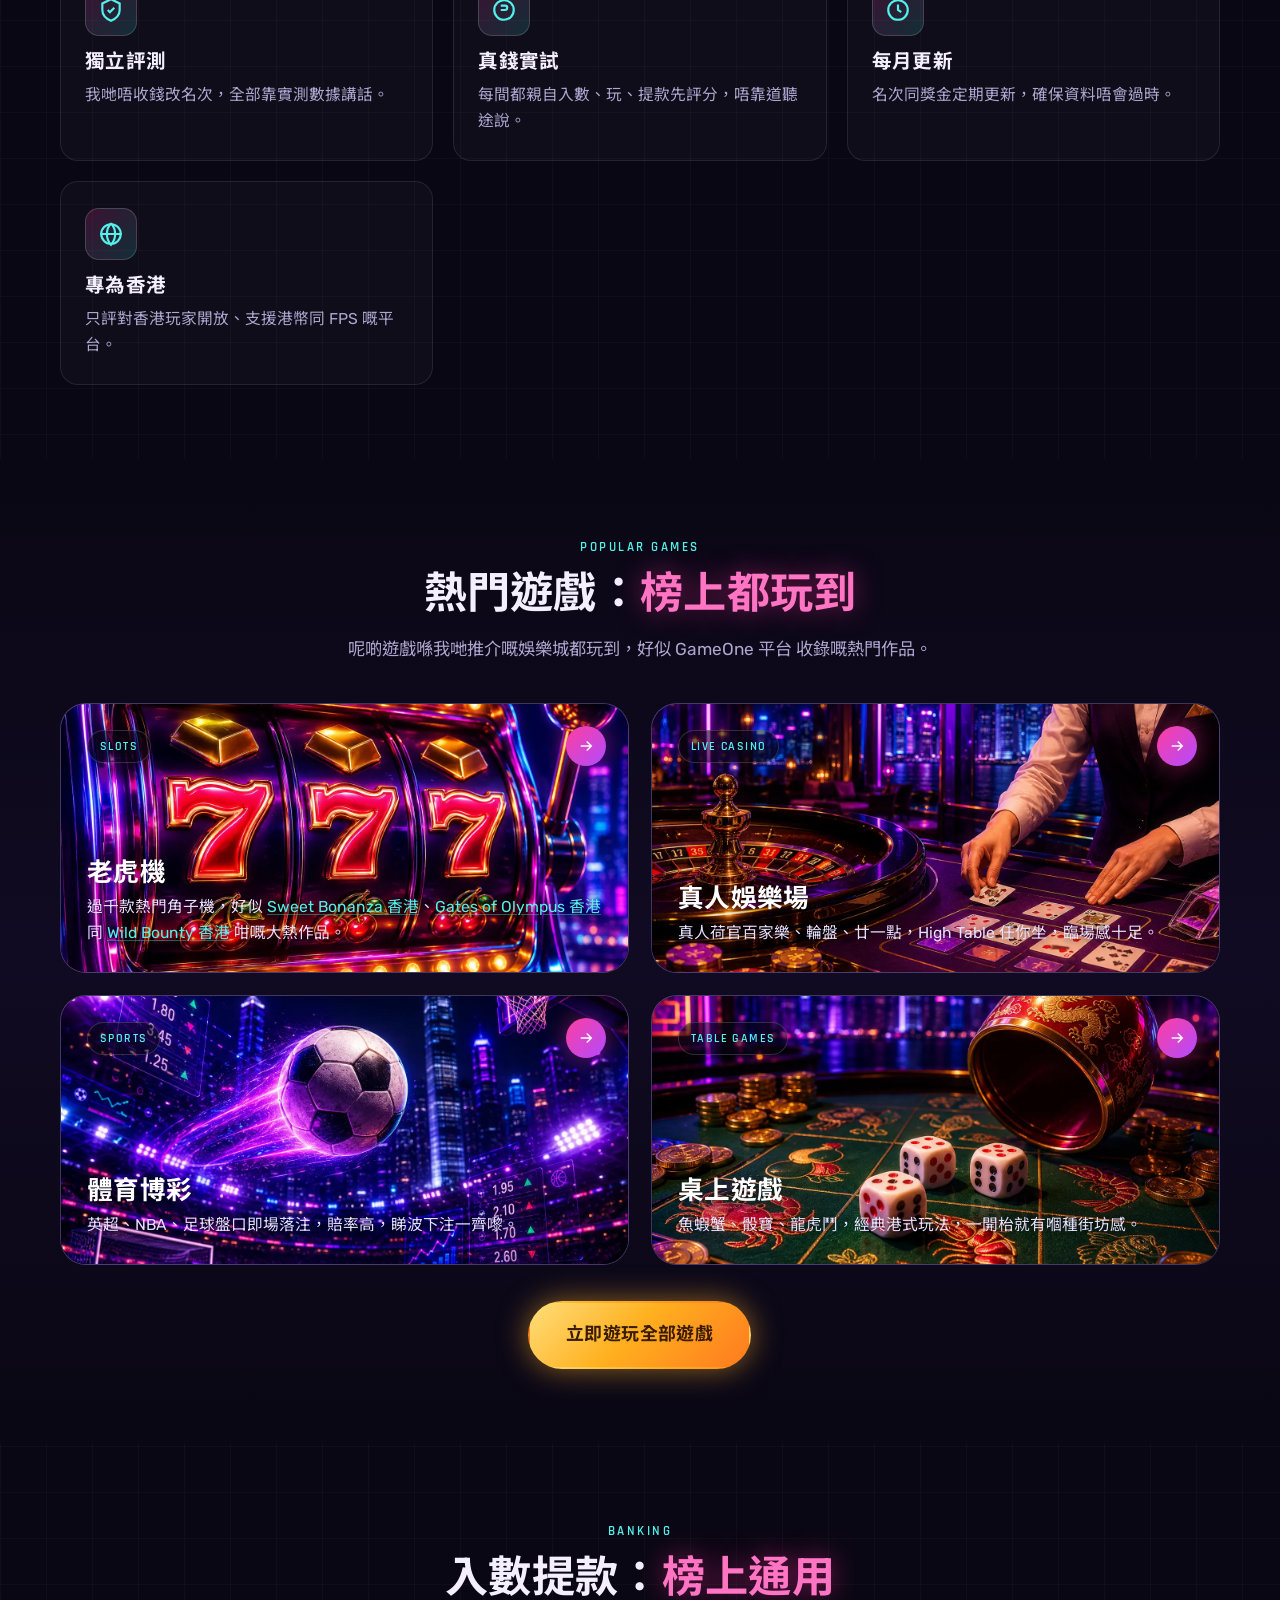
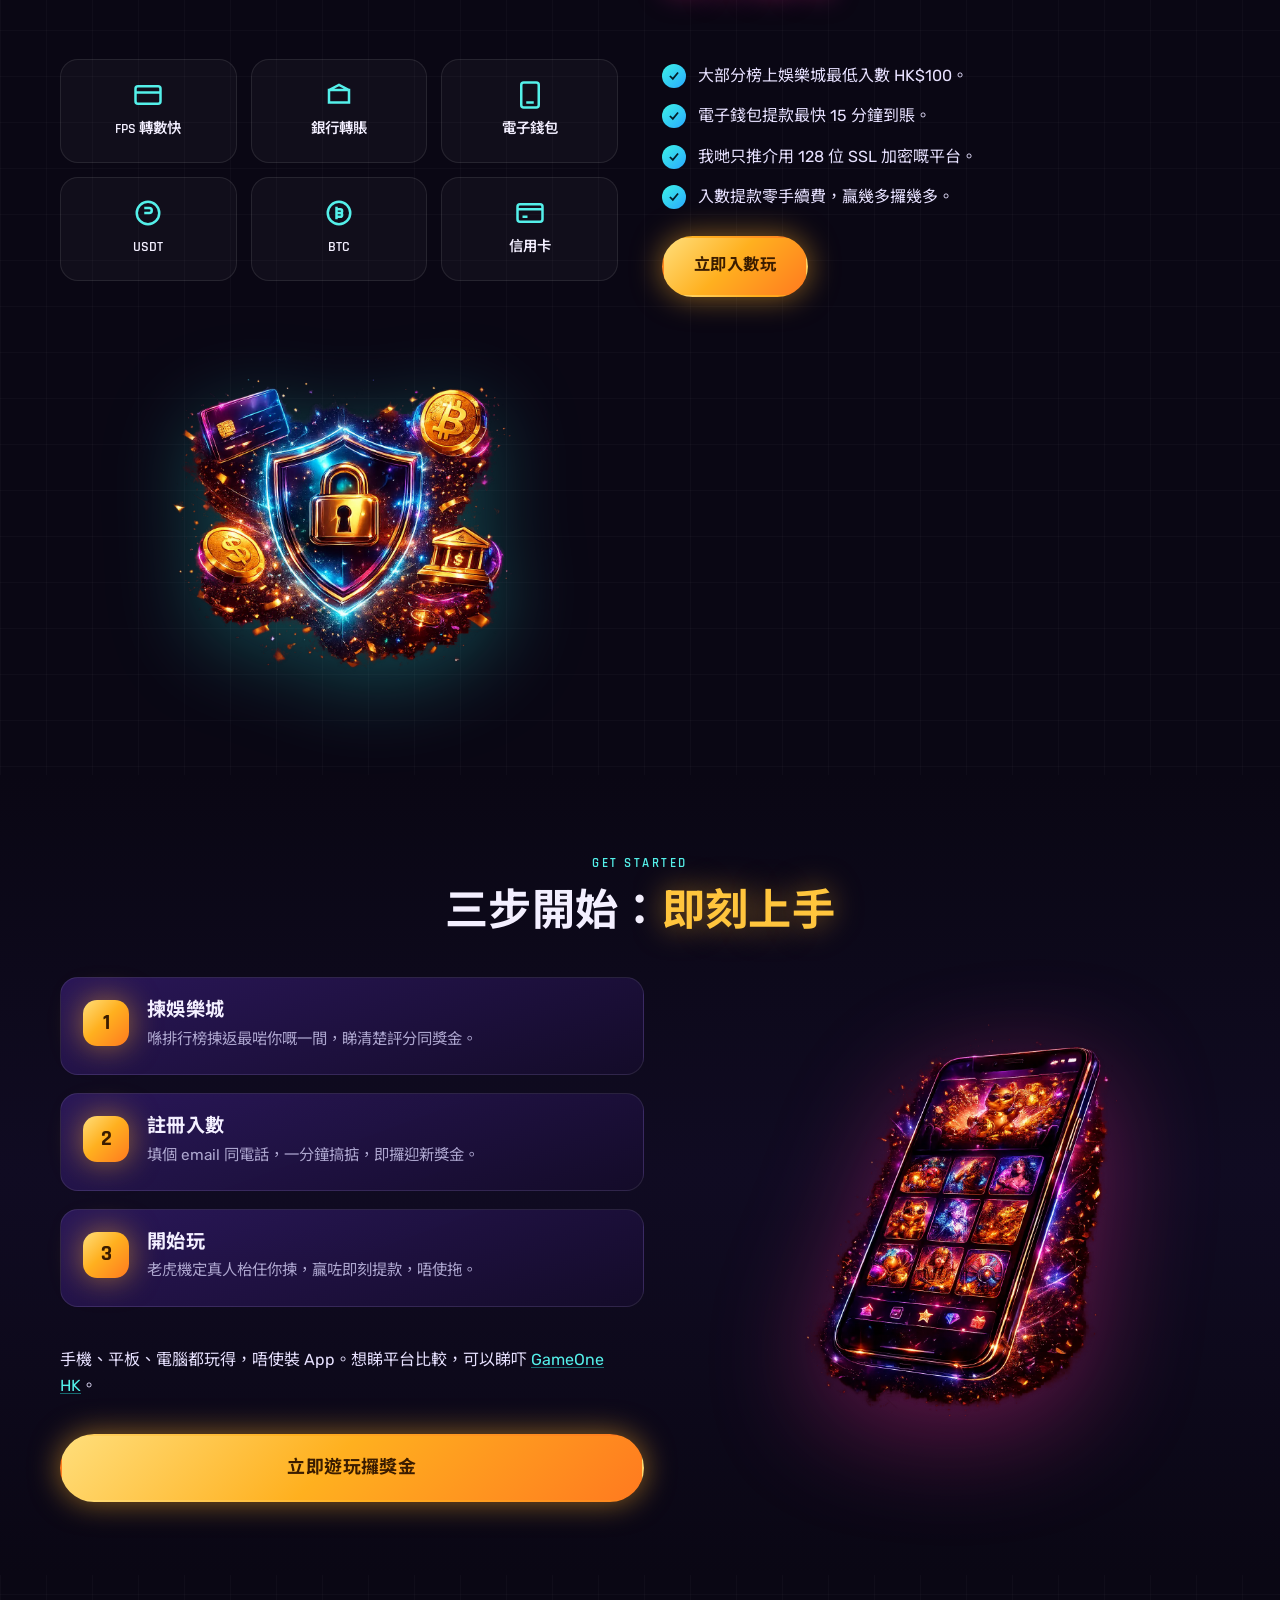
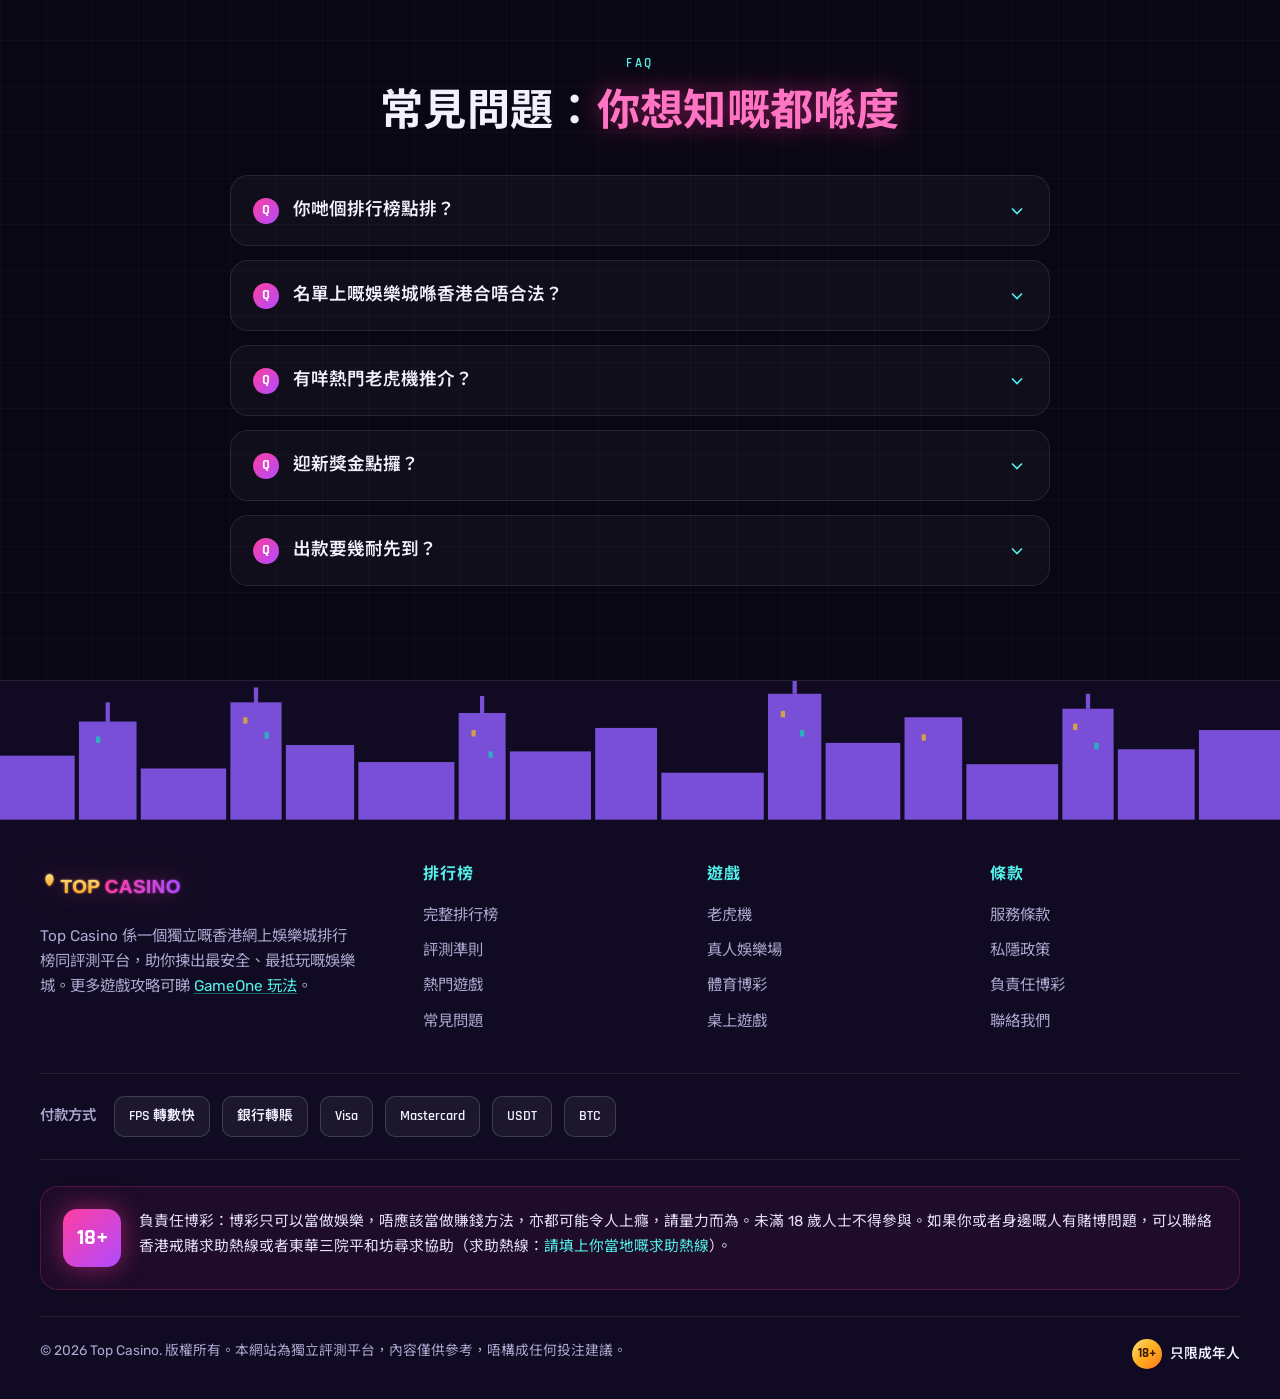
==== commit 2269956a: "3" ====
--- a/index.html
+++ b/index.html
@@ -266,30 +266,31 @@
     </div>
     <div class="cat-grid">
       <div class="cat slots">
-        <span class="cat-arrow"><svg viewBox="0 0 24 24" fill="none" stroke-width="2"><path d="M5 12h14M13 6l6 6-6 6"/></svg></span>
+        <a class="cat-arrow" href="play-and-win/slots/" target="_blank" rel="nofollow noopener" aria-label="老虎機"><svg viewBox="0 0 24 24" fill="none" stroke-width="2"><path d="M5 12h14M13 6l6 6-6 6"/></svg></a>
         <span class="cat-tag">Slots</span>
         <h3>老虎機</h3>
         <p>過千款熱門角子機，好似 <a href="https://sweetbonanzahk.com" target="_blank" rel="noopener">Sweet Bonanza 香港</a>、<a href="https://gatesofolympushk.com" target="_blank" rel="noopener">Gates of Olympus 香港</a> 同 <a href="https://wildbountyshowdownhg.com" target="_blank" rel="noopener">Wild Bounty 香港</a> 咁嘅大熱作品。</p>
       </div>
       <div class="cat live">
-        <span class="cat-arrow"><svg viewBox="0 0 24 24" fill="none" stroke-width="2"><path d="M5 12h14M13 6l6 6-6 6"/></svg></span>
+        <a class="cat-arrow" href="play-and-win/live/" target="_blank" rel="nofollow noopener" aria-label="真人娛樂場"><svg viewBox="0 0 24 24" fill="none" stroke-width="2"><path d="M5 12h14M13 6l6 6-6 6"/></svg></a>
         <span class="cat-tag">Live Casino</span>
         <h3>真人娛樂場</h3>
         <p>真人荷官百家樂、輪盤、廿一點，High Table 任你坐，臨場感十足。</p>
       </div>
       <div class="cat sports">
-        <span class="cat-arrow"><svg viewBox="0 0 24 24" fill="none" stroke-width="2"><path d="M5 12h14M13 6l6 6-6 6"/></svg></span>
+        <a class="cat-arrow" href="play-and-win/" target="_blank" rel="nofollow noopener" aria-label="體育博彩"><svg viewBox="0 0 24 24" fill="none" stroke-width="2"><path d="M5 12h14M13 6l6 6-6 6"/></svg></a>
         <span class="cat-tag">Sports</span>
         <h3>體育博彩</h3>
         <p>英超、NBA、足球盤口即場落注，賠率高，睇波下注一齊嚟。</p>
       </div>
       <div class="cat table">
-        <span class="cat-arrow"><svg viewBox="0 0 24 24" fill="none" stroke-width="2"><path d="M5 12h14M13 6l6 6-6 6"/></svg></span>
+        <a class="cat-arrow" href="play-and-win/poker/" target="_blank" rel="nofollow noopener" aria-label="桌上遊戲"><svg viewBox="0 0 24 24" fill="none" stroke-width="2"><path d="M5 12h14M13 6l6 6-6 6"/></svg></a>
         <span class="cat-tag">Table Games</span>
         <h3>桌上遊戲</h3>
         <p>魚蝦蟹、骰寶、龍虎鬥，經典港式玩法，一開枱就有嗰種街坊感。</p>
       </div>
     </div>
+    <div class="section-cta"><a class="btn btn-gold btn-lg" href="play-and-win/" target="_blank" rel="nofollow noopener">立即遊玩全部遊戲</a></div>
   </div>
 </section>
 
@@ -316,6 +317,7 @@
           <li><span class="tick"><svg viewBox="0 0 24 24" fill="none"><path d="m5 12 5 5 9-11"/></svg></span>我哋只推介用 128 位 SSL 加密嘅平台。</li>
           <li><span class="tick"><svg viewBox="0 0 24 24" fill="none"><path d="m5 12 5 5 9-11"/></svg></span>入數提款零手續費，贏幾多攞幾多。</li>
         </ul>
+        <a class="btn btn-gold" href="play-and-win/" target="_blank" rel="nofollow noopener">立即入數玩</a>
       </div>
       <div class="pay-visual">
         <img src="images/payment-shield.webp" alt="加密盾牌配多種付款方式圖示" width="360" height="360">
@@ -337,6 +339,7 @@
         <div class="step"><span class="step-num">2</span><div><h3>註冊入數</h3><p>填個 email 同電話，一分鐘搞掂，即攞迎新獎金。</p></div></div>
         <div class="step"><span class="step-num">3</span><div><h3>開始玩</h3><p>老虎機定真人枱任你揀，贏咗即刻提款，唔使拖。</p></div></div>
         <p class="mobile-note">手機、平板、電腦都玩得，唔使裝 App。想睇平台比較，可以睇吓 <a href="https://gameone-hkg.com" target="_blank" rel="noopener">GameOne HK</a>。</p>
+        <a class="btn btn-gold btn-lg" href="play-and-win/promotions/" target="_blank" rel="nofollow noopener">立即遊玩攞獎金</a>
       </div>
       <div class="mobile-visual">
         <img src="images/mobile-mockup.webp" alt="手機顯示娛樂城遊戲大廳" width="340" height="640">
--- a/style.css
+++ b/style.css
@@ -522,3 +522,5 @@
   .rank-chips{justify-content:center;}
   .criteria-grid{grid-template-columns:1fr;}
 }
+
+.section-cta{text-align:center;margin-top:36px;}
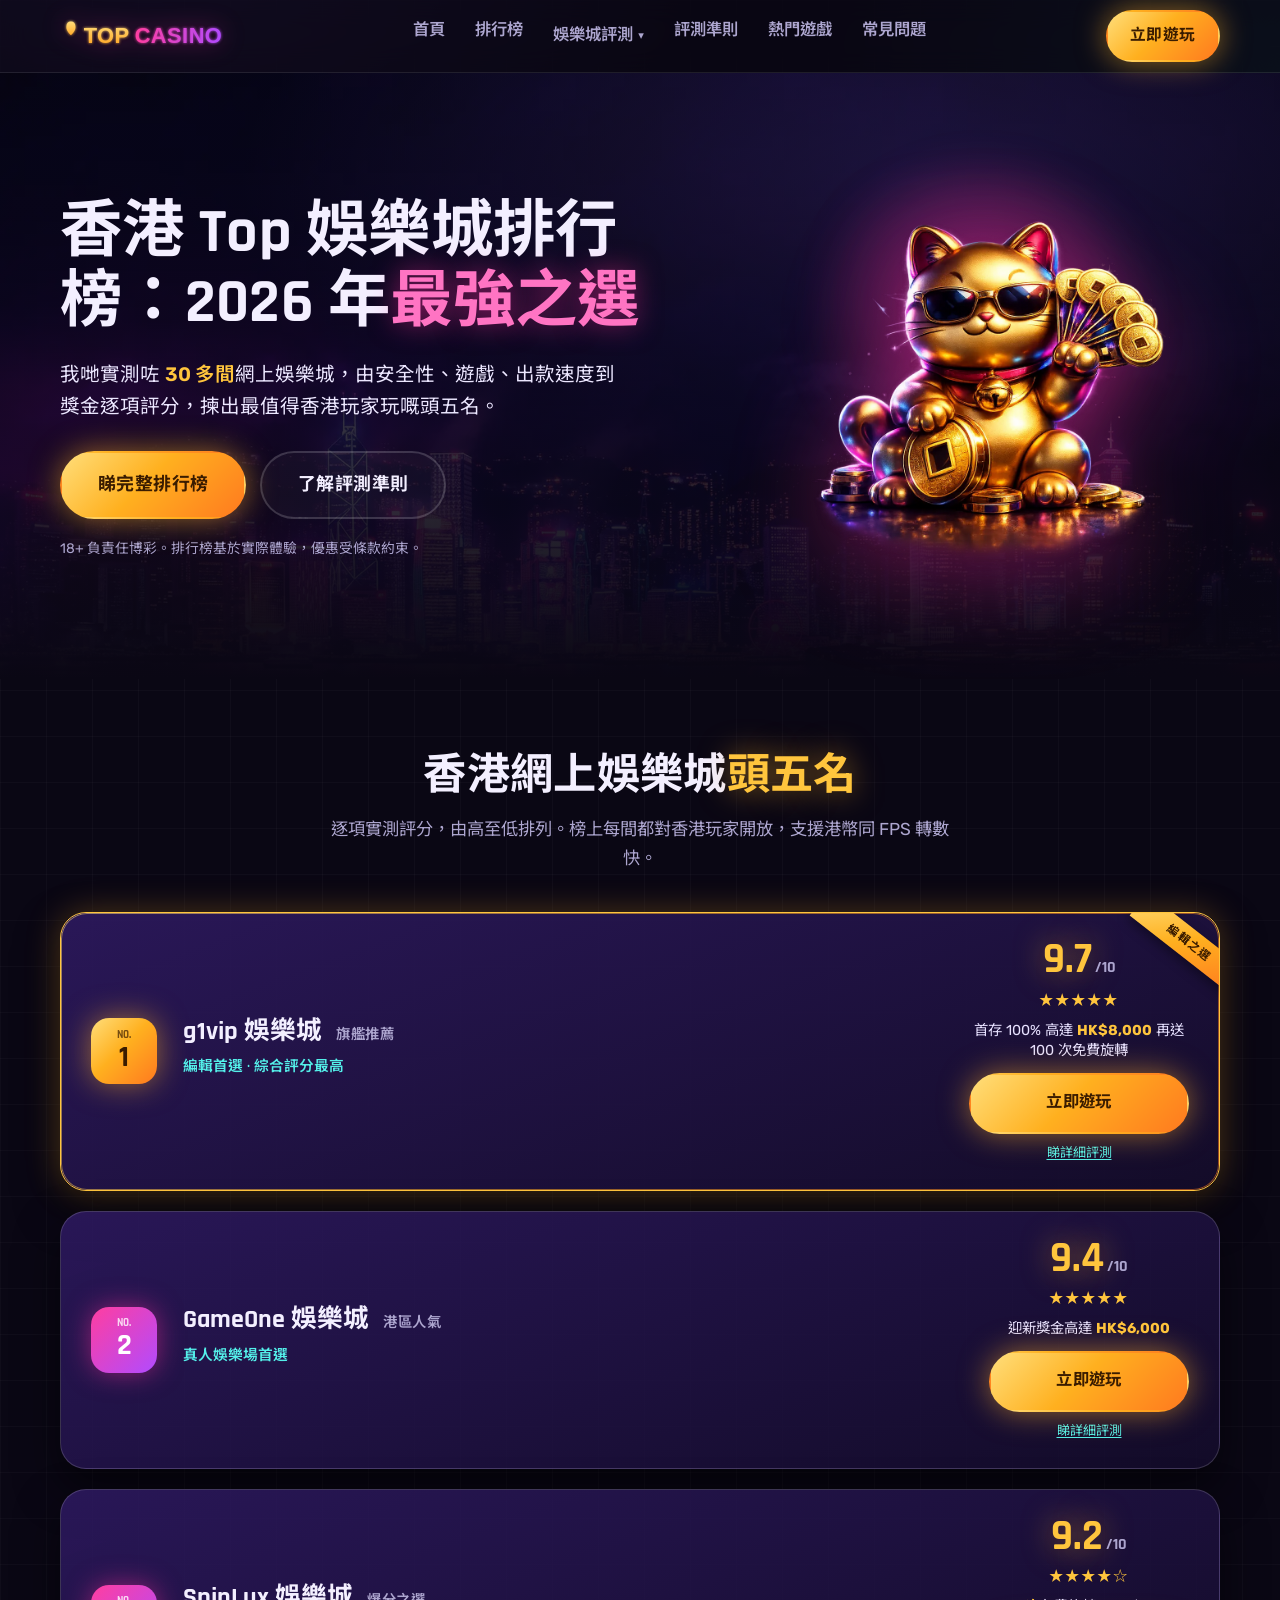
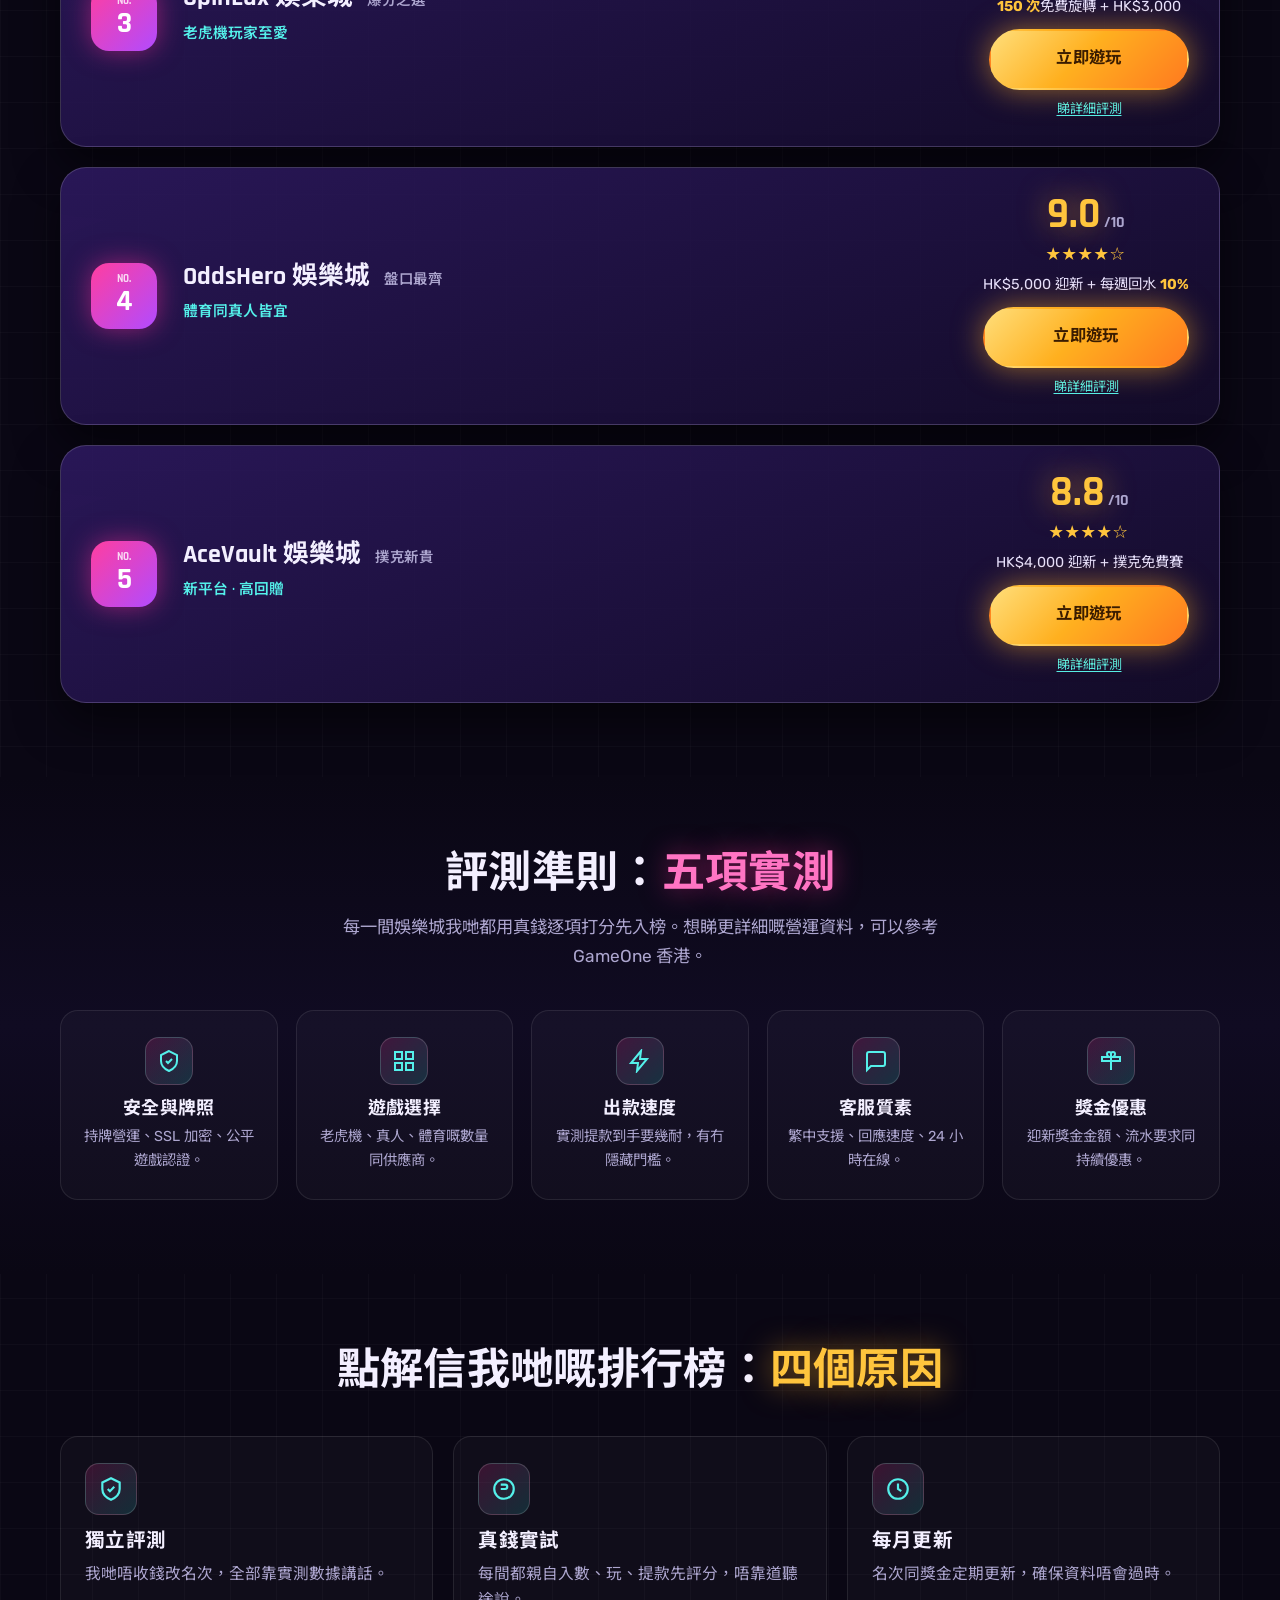
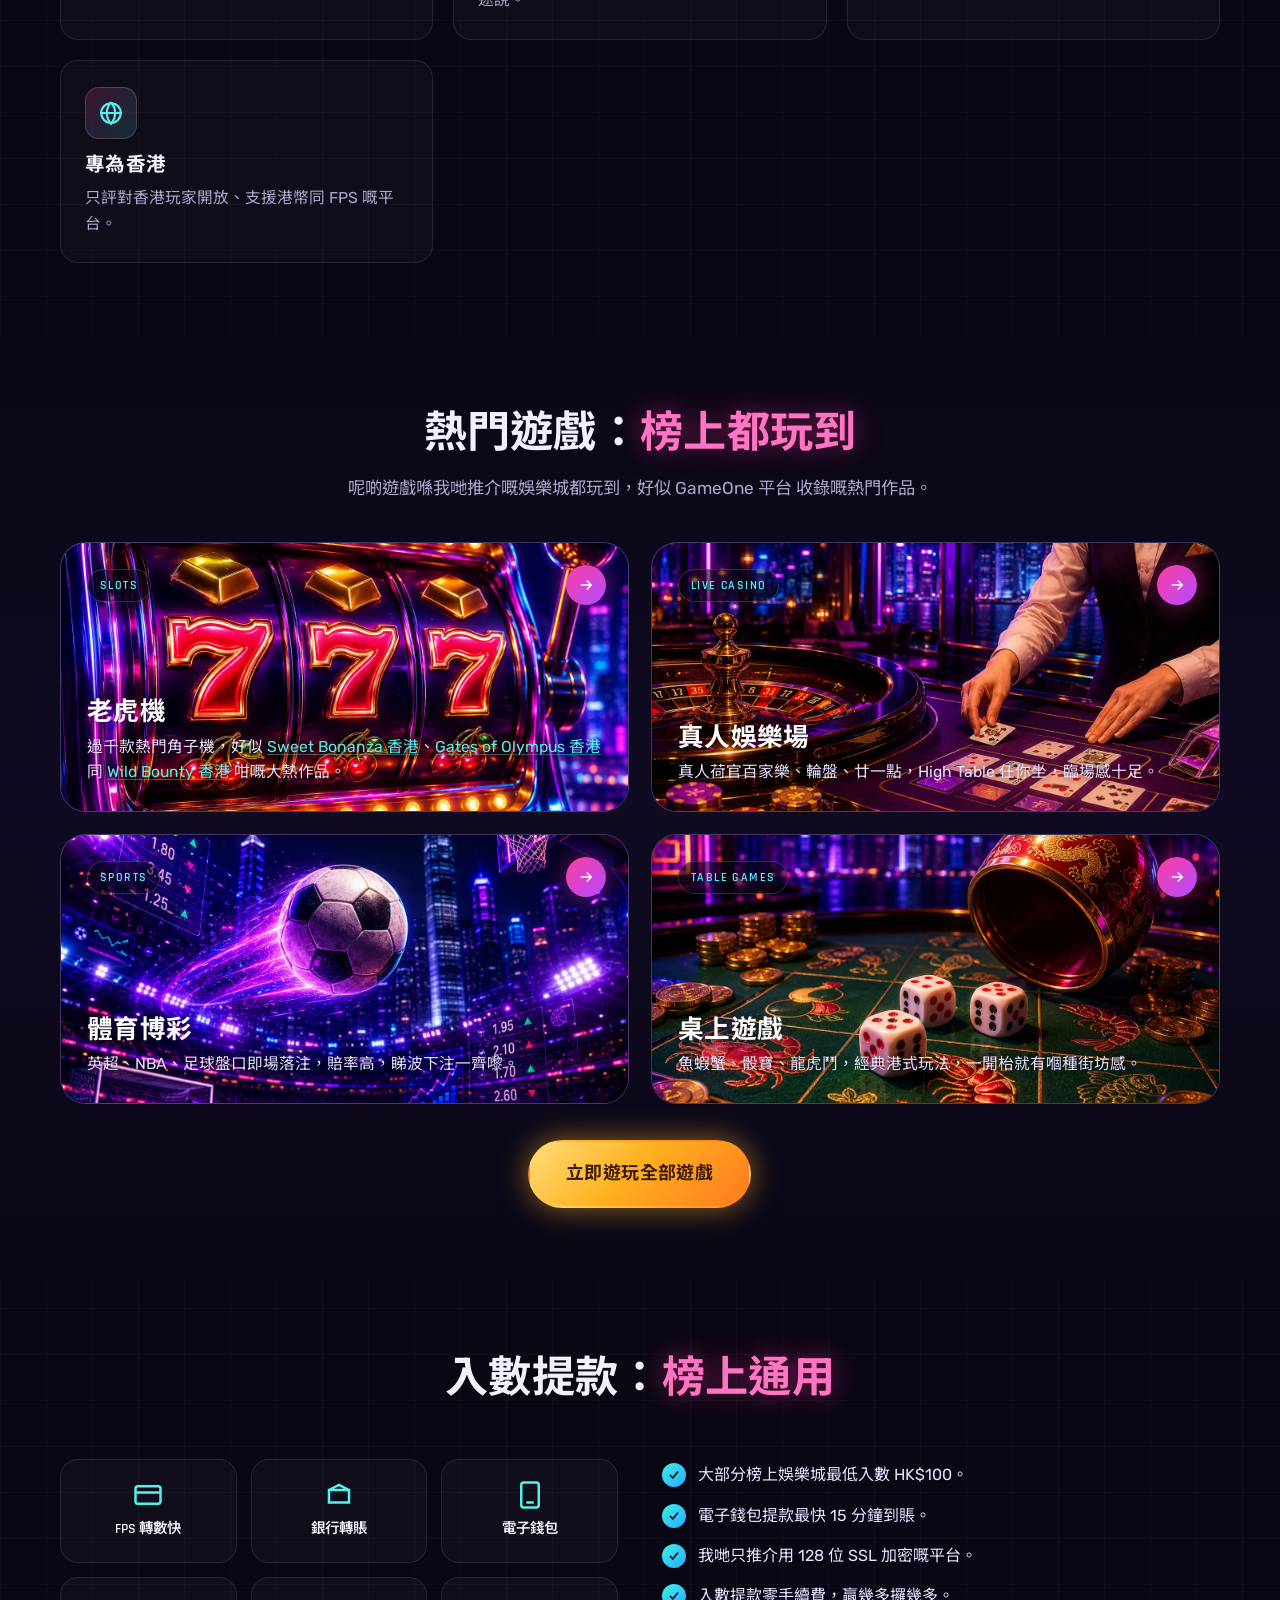
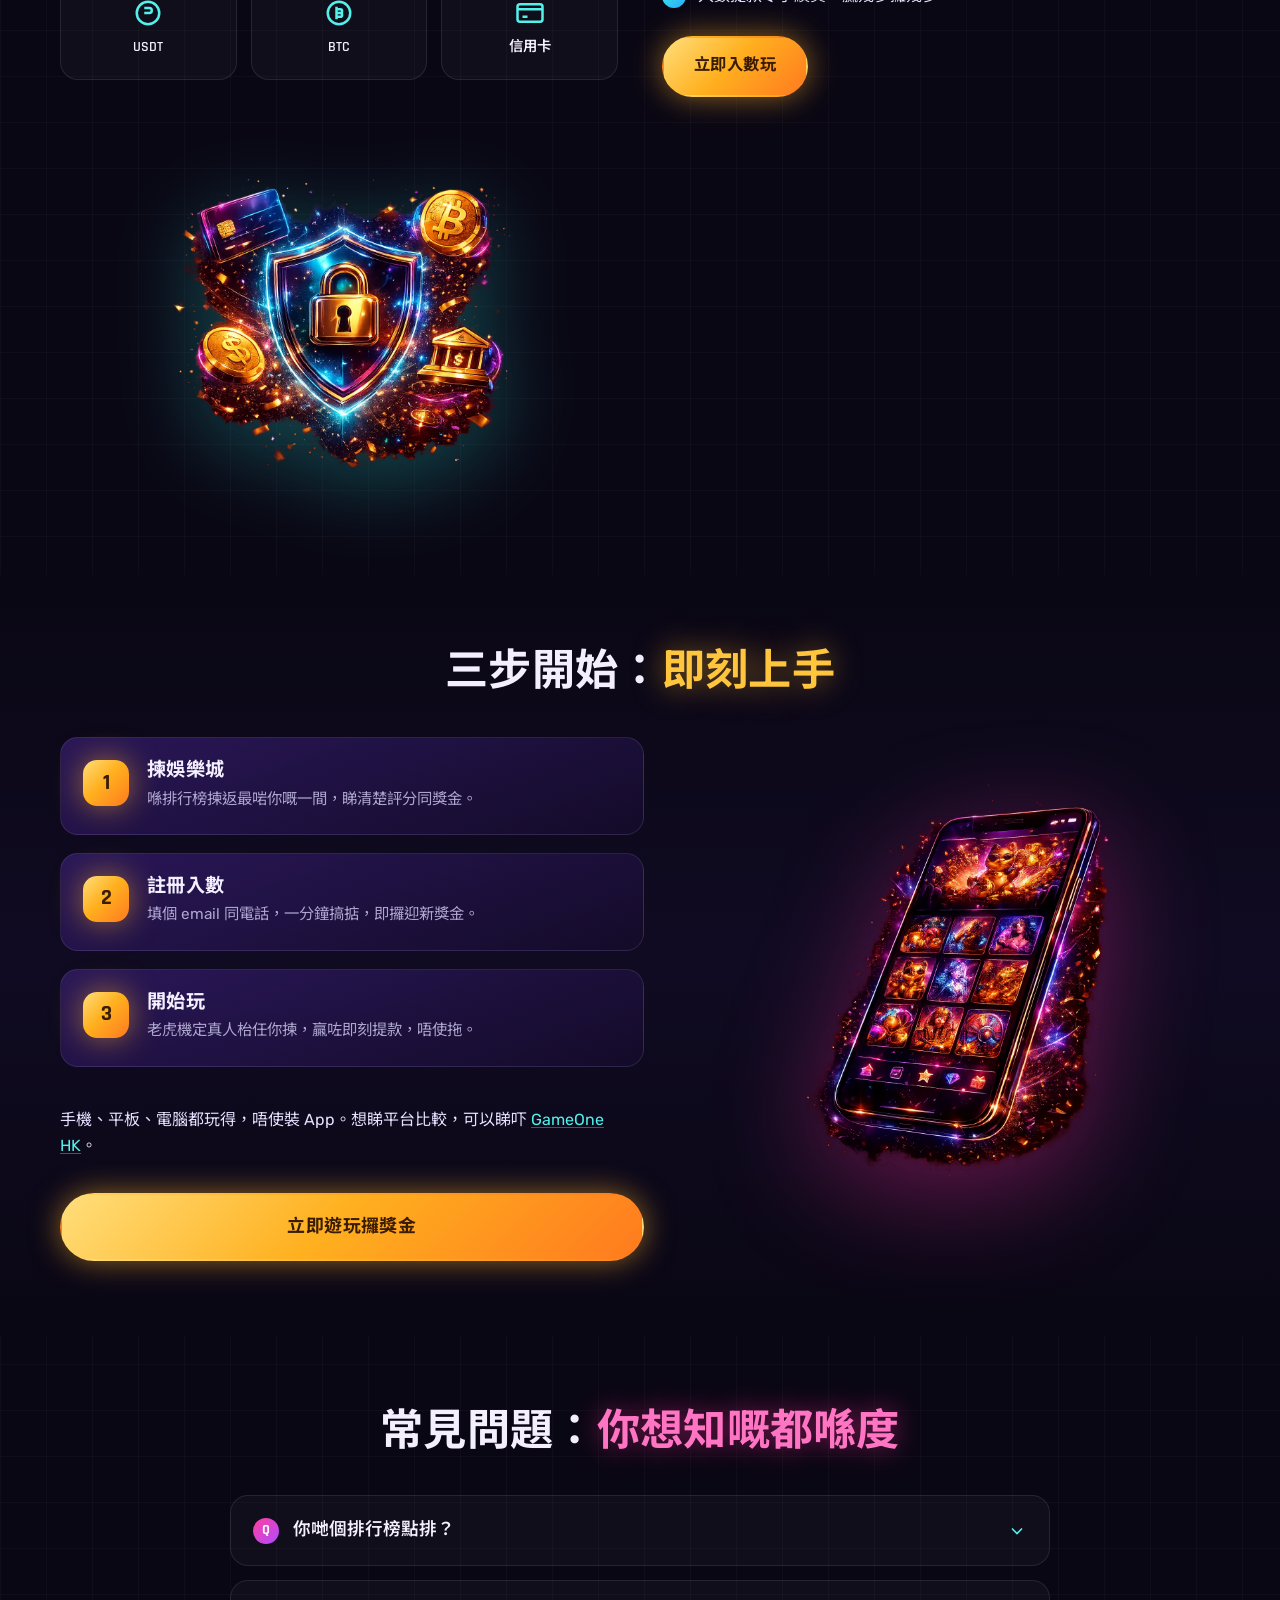
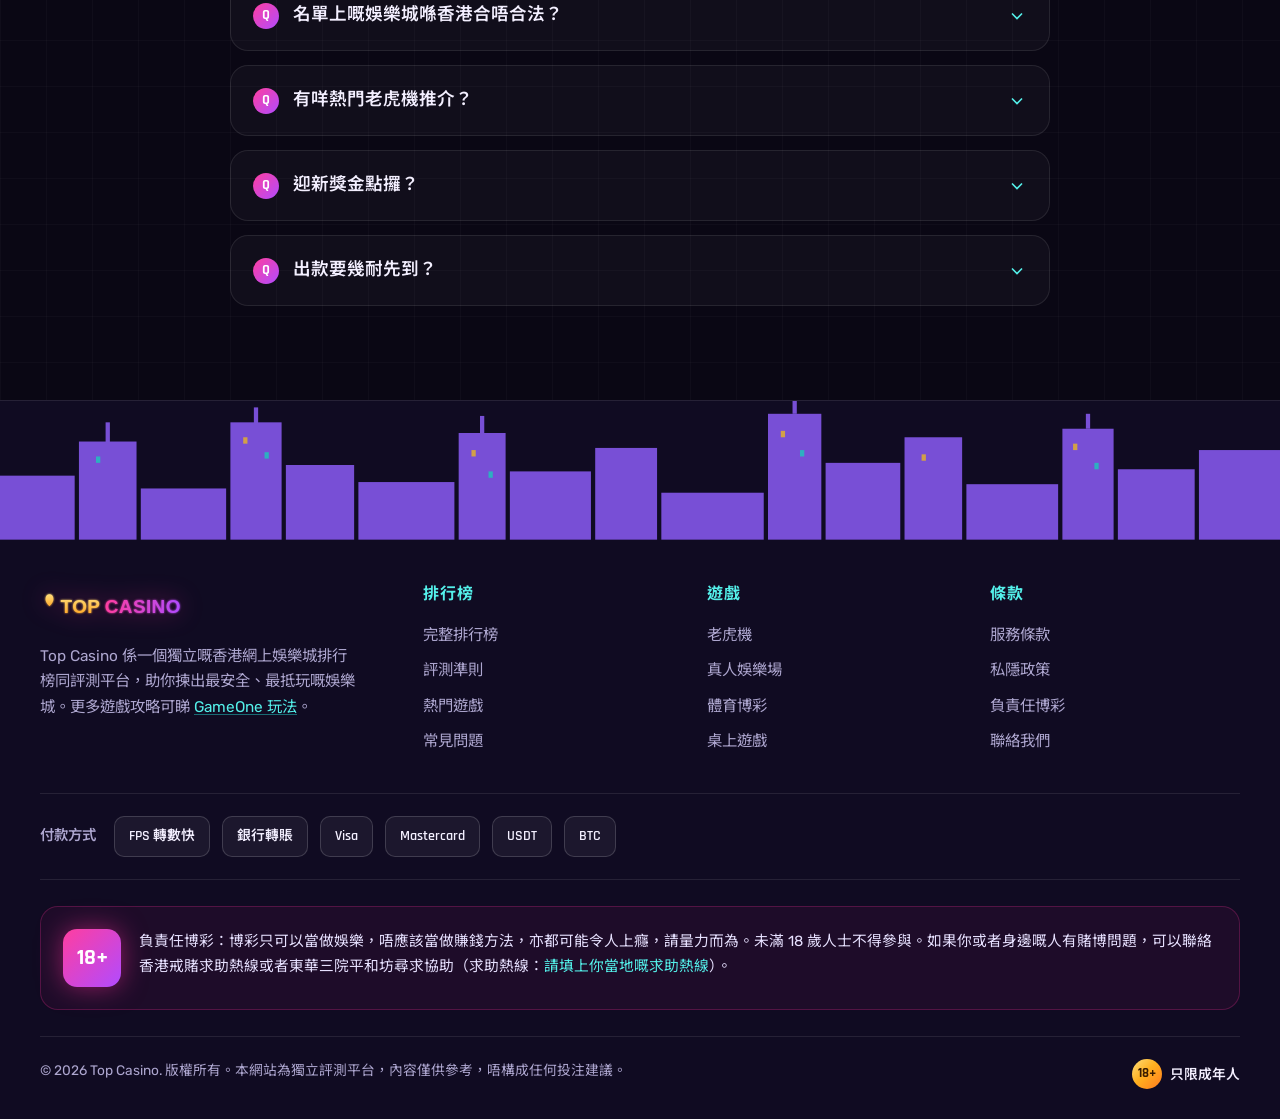
==== commit 9fc1d359: "1" ====
--- a/index.html
+++ b/index.html
@@ -21,6 +21,7 @@
 <link rel="stylesheet" href="style.css">
 </head>
 <body>
+<input type="checkbox" id="rev-modal" class="modal-toggle" hidden>
 
 <!-- ============================ 1. HEADER ============================ -->
 <header class="site-header">
@@ -34,6 +35,7 @@
       <ul class="nav-links">
         <li><a href="#top">首頁</a></li>
         <li><a href="#toplist">排行榜</a></li>
+        <li><label class="nav-link-btn" for="rev-modal">娛樂城評測 <span class="caret">▾</span></label></li>
         <li><a href="#criteria">評測準則</a></li>
         <li><a href="#games">熱門遊戲</a></li>
         <li><a href="#faq">常見問題</a></li>
@@ -50,12 +52,7 @@
   <div class="container">
     <div class="hero-grid">
       <div class="hero-copy">
-        <div class="hero-badges">
-          <span class="chip"><span class="dot"></span>獨立評測</span>
-          <span class="chip"><span class="dot"></span>每月更新</span>
-          <span class="chip"><span class="dot"></span>真錢實試</span>
-        </div>
-        <h1 class="hero-title">香港 Top 娛樂城排行榜：2026 年<span class="hl">最強之選</span></h1>
+<h1 class="hero-title">香港 Top 娛樂城排行榜：2026 年<span class="hl">最強之選</span></h1>
         <p class="hero-sub">我哋實測咗 <b>30 多間</b>網上娛樂城，由安全性、遊戲、出款速度到獎金逐項評分，揀出最值得香港玩家玩嘅頭五名。</p>
         <div class="hero-actions">
           <a class="btn btn-gold btn-lg" href="#toplist">睇完整排行榜</a>
@@ -74,7 +71,6 @@
 <!-- ============================ 3. TOPLIST ============================ -->
 <section class="section" id="toplist">
   <div class="head-center">
-    <span class="eyebrow">Ranking 2026</span>
     <h2 class="section-title">香港網上娛樂城<span class="gold">頭五名</span></h2>
     <p class="lead">逐項實測評分，由高至低排列。榜上每間都對香港玩家開放，支援港幣同 FPS 轉數快。</p>
   </div>
@@ -87,18 +83,13 @@
         <div class="rank-info">
           <div class="rank-name">g1vip 娛樂城 <span>旗艦推薦</span></div>
           <div class="rank-tag">編輯首選 · 綜合評分最高</div>
-          <div class="rank-chips">
-            <span class="chip-mini">過千款遊戲</span>
-            <span class="chip-mini">極速出款</span>
-            <span class="chip-mini">繁中客服 24/7</span>
-          </div>
         </div>
         <div class="rank-meta">
           <div class="rank-score"><b>9.7</b><small>/10</small></div>
           <div class="rank-stars">★★★★★</div>
           <div class="rank-bonus">首存 100% 高達 <b>HK$8,000</b> 再送 100 次免費旋轉</div>
           <div class="rank-cta"><a class="btn btn-gold" href="play-and-win/" target="_blank" rel="nofollow noopener">立即遊玩</a></div>
-          <div class="rank-review"><a href="#">睇詳細評測</a></div>
+          <div class="rank-review"><a href="reviews/g1vip.html">睇詳細評測</a></div>
         </div>
       </article>
 
@@ -107,18 +98,13 @@
         <div class="rank-info">
           <div class="rank-name">GameOne 娛樂城 <span>港區人氣</span></div>
           <div class="rank-tag">真人娛樂場首選</div>
-          <div class="rank-chips">
-            <span class="chip-mini">真人荷官</span>
-            <span class="chip-mini">FPS 轉數快</span>
-            <span class="chip-mini">每日回水</span>
-          </div>
         </div>
         <div class="rank-meta">
           <div class="rank-score"><b>9.4</b><small>/10</small></div>
           <div class="rank-stars">★★★★★</div>
           <div class="rank-bonus">迎新獎金高達 <b>HK$6,000</b></div>
           <div class="rank-cta"><a class="btn btn-gold" href="play-and-win/promotions/" target="_blank" rel="nofollow noopener">立即遊玩</a></div>
-          <div class="rank-review"><a href="#">睇詳細評測</a></div>
+          <div class="rank-review"><a href="reviews/gameone.html">睇詳細評測</a></div>
         </div>
       </article>
 
@@ -127,18 +113,13 @@
         <div class="rank-info">
           <div class="rank-name">SpinLux 娛樂城 <span>爆分之選</span></div>
           <div class="rank-tag">老虎機玩家至愛</div>
-          <div class="rank-chips">
-            <span class="chip-mini">2000+ 老虎機</span>
-            <span class="chip-mini">高 RTP</span>
-            <span class="chip-mini">加密貨幣</span>
-          </div>
         </div>
         <div class="rank-meta">
           <div class="rank-score"><b>9.2</b><small>/10</small></div>
           <div class="rank-stars">★★★★☆</div>
           <div class="rank-bonus"><b>150 次</b>免費旋轉 + HK$3,000</div>
           <div class="rank-cta"><a class="btn btn-gold" href="play-and-win/slots/" target="_blank" rel="nofollow noopener">立即遊玩</a></div>
-          <div class="rank-review"><a href="#">睇詳細評測</a></div>
+          <div class="rank-review"><a href="reviews/spinlux.html">睇詳細評測</a></div>
         </div>
       </article>
 
@@ -147,18 +128,13 @@
         <div class="rank-info">
           <div class="rank-name">OddsHero 娛樂城 <span>盤口最齊</span></div>
           <div class="rank-tag">體育同真人皆宜</div>
-          <div class="rank-chips">
-            <span class="chip-mini">體育博彩</span>
-            <span class="chip-mini">真人枱</span>
-            <span class="chip-mini">每週回贈</span>
-          </div>
         </div>
         <div class="rank-meta">
           <div class="rank-score"><b>9.0</b><small>/10</small></div>
           <div class="rank-stars">★★★★☆</div>
           <div class="rank-bonus">HK$5,000 迎新 + 每週回水 <b>10%</b></div>
           <div class="rank-cta"><a class="btn btn-gold" href="play-and-win/live/" target="_blank" rel="nofollow noopener">立即遊玩</a></div>
-          <div class="rank-review"><a href="#">睇詳細評測</a></div>
+          <div class="rank-review"><a href="reviews/oddshero.html">睇詳細評測</a></div>
         </div>
       </article>
 
@@ -167,18 +143,13 @@
         <div class="rank-info">
           <div class="rank-name">AceVault 娛樂城 <span>撲克新貴</span></div>
           <div class="rank-tag">新平台 · 高回贈</div>
-          <div class="rank-chips">
-            <span class="chip-mini">撲克室</span>
-            <span class="chip-mini">快速提款</span>
-            <span class="chip-mini">流動版</span>
-          </div>
         </div>
         <div class="rank-meta">
           <div class="rank-score"><b>8.8</b><small>/10</small></div>
           <div class="rank-stars">★★★★☆</div>
           <div class="rank-bonus">HK$4,000 迎新 + 撲克免費賽</div>
           <div class="rank-cta"><a class="btn btn-gold" href="play-and-win/poker/" target="_blank" rel="nofollow noopener">立即遊玩</a></div>
-          <div class="rank-review"><a href="#">睇詳細評測</a></div>
+          <div class="rank-review"><a href="reviews/acevault.html">睇詳細評測</a></div>
         </div>
       </article>
 
@@ -190,7 +161,6 @@
 <section class="section alt" id="criteria">
   <div class="container">
     <div class="head-center">
-      <span class="eyebrow">How We Rate</span>
       <h2 class="section-title">評測準則：<span class="hl">五項實測</span></h2>
       <p class="lead">每一間娛樂城我哋都用真錢逐項打分先入榜。想睇更詳細嘅營運資料，可以參考 <a href="https://gameonehkg.com" target="_blank" rel="noopener">GameOne 香港</a>。</p>
     </div>
@@ -228,7 +198,6 @@
 <section class="section">
   <div class="container">
     <div class="head-center">
-      <span class="eyebrow">Why Trust Us</span>
       <h2 class="section-title">點解信我哋嘅排行榜：<span class="gold">四個原因</span></h2>
     </div>
     <div class="feature-grid">
@@ -260,7 +229,6 @@
 <section class="section alt" id="games">
   <div class="container">
     <div class="head-center">
-      <span class="eyebrow">Popular Games</span>
       <h2 class="section-title">熱門遊戲：<span class="hl">榜上都玩到</span></h2>
       <p class="lead">呢啲遊戲喺我哋推介嘅娛樂城都玩到，好似 <a href="https://gameone-play.com" target="_blank" rel="noopener">GameOne 平台</a> 收錄嘅熱門作品。</p>
     </div>
@@ -298,7 +266,6 @@
 <section class="section">
   <div class="container">
     <div class="head-center">
-      <span class="eyebrow">Banking</span>
       <h2 class="section-title">入數提款：<span class="hl">榜上通用</span></h2>
     </div>
     <div class="pay-wrap">
@@ -330,7 +297,6 @@
 <section class="section alt">
   <div class="container">
     <div class="head-center">
-      <span class="eyebrow">Get Started</span>
       <h2 class="section-title">三步開始：<span class="gold">即刻上手</span></h2>
     </div>
     <div class="start-wrap">
@@ -352,7 +318,6 @@
 <section class="section" id="faq">
   <div class="container">
     <div class="head-center">
-      <span class="eyebrow">FAQ</span>
       <h2 class="section-title">常見問題：<span class="hl">你想知嘅都喺度</span></h2>
     </div>
     <div class="faq-list">
@@ -458,5 +423,22 @@
   </div>
 </footer>
 
+<!-- ============================ CASINO REVIEWS MODAL ============================ -->
+<div class="modal-overlay">
+  <label class="modal-backdrop" for="rev-modal" aria-label="關閉"></label>
+  <div class="modal-box">
+    <label class="modal-close" for="rev-modal" aria-label="關閉">✕</label>
+    <h3>娛樂城評測一覽</h3>
+    <p class="msub">撳入去睇每間嘅詳細評測同評分。</p>
+    <div class="modal-list">
+      <a class="modal-row top" href="reviews/g1vip.html"><span class="mr-rank">1</span><span class="mr-name">g1vip 娛樂城<small>旗艦推薦</small></span><span class="mr-score">9.7</span><span class="mr-go">睇評測</span></a>
+      <a class="modal-row" href="reviews/gameone.html"><span class="mr-rank">2</span><span class="mr-name">GameOne 娛樂城<small>港區人氣</small></span><span class="mr-score">9.4</span><span class="mr-go">睇評測</span></a>
+      <a class="modal-row" href="reviews/spinlux.html"><span class="mr-rank">3</span><span class="mr-name">SpinLux 娛樂城<small>爆分之選</small></span><span class="mr-score">9.2</span><span class="mr-go">睇評測</span></a>
+      <a class="modal-row" href="reviews/oddshero.html"><span class="mr-rank">4</span><span class="mr-name">OddsHero 娛樂城<small>盤口最齊</small></span><span class="mr-score">9.0</span><span class="mr-go">睇評測</span></a>
+      <a class="modal-row" href="reviews/acevault.html"><span class="mr-rank">5</span><span class="mr-name">AceVault 娛樂城<small>撲克新貴</small></span><span class="mr-score">8.8</span><span class="mr-go">睇評測</span></a>
+    </div>
+  </div>
+</div>
+
 </body>
 </html>
--- a/style.css
+++ b/style.css
@@ -524,3 +524,82 @@
 }
 
 .section-cta{text-align:center;margin-top:36px;}
+
+/* ==========================================================================
+   REVIEW PAGES (reviews/*.html)
+   ========================================================================== */
+.breadcrumb{font-size:.85rem;color:var(--muted);padding-top:22px;}
+.breadcrumb a{color:var(--cyan-2);}
+.rev-hero{display:grid;grid-template-columns:1.3fr .7fr;gap:40px;align-items:center;padding:34px 0 10px;}
+.rev-verdict-badge{display:inline-flex;align-items:center;gap:8px;padding:8px 15px;border-radius:99px;
+  background:rgba(255,175,40,.1);border:1px solid rgba(255,175,40,.35);color:var(--gold);
+  font-family:var(--font-display);font-weight:600;font-size:.84rem;letter-spacing:.5px;margin-bottom:16px;}
+.rev-hero h1{font-size:clamp(1.9rem,4.6vw,3rem);margin-bottom:16px;}
+.rev-hero h1 .hl{color:var(--magenta-2);text-shadow:var(--glow-pink);}
+.rev-hero p{color:#DCD7F0;}
+.rev-ratingbox{background:var(--grad-panel);border:1px solid var(--line-strong);border-radius:var(--radius-lg);
+  padding:30px 26px;text-align:center;box-shadow:var(--shadow-card);}
+.rev-ratingbox .lbl{font-family:var(--font-display);font-weight:600;letter-spacing:2px;text-transform:uppercase;
+  font-size:.72rem;color:var(--cyan-2);margin-bottom:8px;}
+.rev-ratingbox .score{font-family:var(--font-display);font-weight:700;font-size:3.4rem;color:var(--gold);
+  text-shadow:var(--glow-gold);line-height:1;}
+.rev-ratingbox .score small{font-size:1.1rem;color:var(--muted);}
+.rev-ratingbox .stars{color:var(--gold);letter-spacing:3px;font-size:1.1rem;margin:8px 0;}
+.rev-scores{display:flex;flex-direction:column;gap:16px;max-width:620px;margin-top:14px;}
+.rev-scores .row .top{display:flex;justify-content:space-between;margin-bottom:6px;}
+.rev-scores .row .nm{color:var(--text);font-weight:500;}
+.rev-scores .row .vl{font-family:var(--font-display);font-weight:700;color:var(--gold);}
+.rev-scores .row .track{height:7px;border-radius:99px;background:rgba(255,255,255,.06);overflow:hidden;}
+.rev-scores .row .fill{height:100%;border-radius:99px;background:var(--grad-cyan);box-shadow:var(--glow-cyan);}
+.proscons{display:grid;grid-template-columns:1fr 1fr;gap:24px;margin-top:14px;}
+.prosbox,.consbox{padding:24px;border-radius:var(--radius);border:1px solid var(--line);background:rgba(255,255,255,.02);}
+.prosbox h3,.consbox h3{font-size:1.24rem;margin-bottom:14px;}
+.prosbox h3{color:var(--cyan-2);}
+.consbox h3{color:var(--magenta-2);}
+.prosbox li,.consbox li{display:flex;gap:10px;margin-bottom:9px;color:#E7E1FF;font-size:.95rem;}
+.prosbox li:last-child,.consbox li:last-child{margin-bottom:0;}
+.prosbox li::before{content:"\2713";color:var(--cyan);font-weight:700;flex-shrink:0;}
+.consbox li::before{content:"\2715";color:var(--magenta-2);font-weight:700;flex-shrink:0;}
+.rev-panel{background:var(--grad-panel);border:1px solid var(--line-strong);border-radius:var(--radius-lg);
+  padding:30px;box-shadow:var(--shadow-card);margin-top:14px;}
+.rev-panel .amt{font-family:var(--font-display);font-weight:700;font-size:2.1rem;color:var(--gold);
+  text-shadow:var(--glow-gold);line-height:1.1;margin-bottom:6px;}
+.rev-panel p{color:#DCD7F0;}
+.rev-links{margin-top:14px;color:#DCD7F0;font-size:1.02rem;}
+.rev-links a{color:var(--cyan-2);text-decoration:underline;text-underline-offset:2px;text-decoration-color:rgba(37,224,216,.4);}
+.rev-cta{text-align:center;margin-top:20px;}
+@media (max-width:820px){.rev-hero{grid-template-columns:1fr;gap:26px;}.rev-ratingbox{max-width:340px;margin-inline:auto;}.proscons{grid-template-columns:1fr;}}
+
+/* ==========================================================================
+   HEADER casino modal (casino list -> review pages, JS-free checkbox hack)
+   ========================================================================== */
+.modal-toggle{display:none;}
+.nav-link-btn{font-family:var(--font-display);font-weight:600;font-size:1.02rem;color:var(--muted);cursor:pointer;
+  padding:6px 2px;position:relative;transition:color .18s ease;display:inline-flex;align-items:center;gap:5px;}
+.nav-link-btn::after{content:"";position:absolute;left:0;bottom:-3px;height:2px;width:0;background:var(--grad-pink);transition:width .22s ease;border-radius:2px;}
+.nav-link-btn:hover{color:var(--text);}
+.nav-link-btn:hover::after{width:100%;}
+.nav-link-btn .caret{font-size:.7rem;}
+.modal-overlay{display:none;position:fixed;inset:0;z-index:100;align-items:center;justify-content:center;padding:20px;}
+.modal-toggle:checked ~ .modal-overlay{display:flex;}
+.modal-backdrop{position:absolute;inset:0;background:rgba(6,4,16,.82);backdrop-filter:blur(6px);cursor:pointer;}
+.modal-box{position:relative;z-index:1;width:100%;max-width:520px;max-height:86vh;overflow:auto;
+  background:linear-gradient(160deg,rgba(36,22,70,.98),rgba(16,11,34,.99));border:1px solid var(--line-strong);
+  border-radius:var(--radius-lg);padding:30px;box-shadow:0 30px 70px rgba(0,0,0,.6);}
+.modal-box h3{font-family:var(--font-display);font-size:1.5rem;color:var(--text);margin:0 0 4px;}
+.modal-box .msub{color:var(--muted);font-size:.9rem;margin-bottom:20px;}
+.modal-close{position:absolute;top:16px;right:18px;cursor:pointer;color:var(--muted);font-size:1.1rem;
+  width:32px;height:32px;display:grid;place-items:center;border-radius:8px;border:1px solid var(--line);}
+.modal-close:hover{color:var(--text);border-color:var(--line-strong);}
+.modal-list{display:flex;flex-direction:column;gap:10px;}
+.modal-row{display:grid;grid-template-columns:auto 1fr auto auto;gap:14px;align-items:center;
+  padding:14px 16px;border-radius:var(--radius);background:rgba(255,255,255,.03);border:1px solid var(--line);
+  transition:transform .15s ease, border-color .2s ease;}
+.modal-row:hover{transform:translateX(3px);border-color:var(--line-strong);}
+.mr-rank{width:30px;height:30px;border-radius:9px;display:grid;place-items:center;font-family:var(--font-display);
+  font-weight:700;color:#fff;background:var(--grad-pink);font-size:.95rem;}
+.modal-row.top .mr-rank{background:var(--grad-gold);color:#3a1c00;}
+.mr-name{font-family:var(--font-display);font-weight:700;color:var(--text);font-size:1.05rem;line-height:1.15;}
+.mr-name small{display:block;font-family:var(--font-body);font-weight:500;color:var(--muted);font-size:.72rem;}
+.mr-score{font-family:var(--font-display);font-weight:700;color:var(--gold);font-size:1.2rem;}
+.mr-go{font-family:var(--font-display);font-weight:600;color:var(--cyan-2);font-size:.86rem;white-space:nowrap;}
